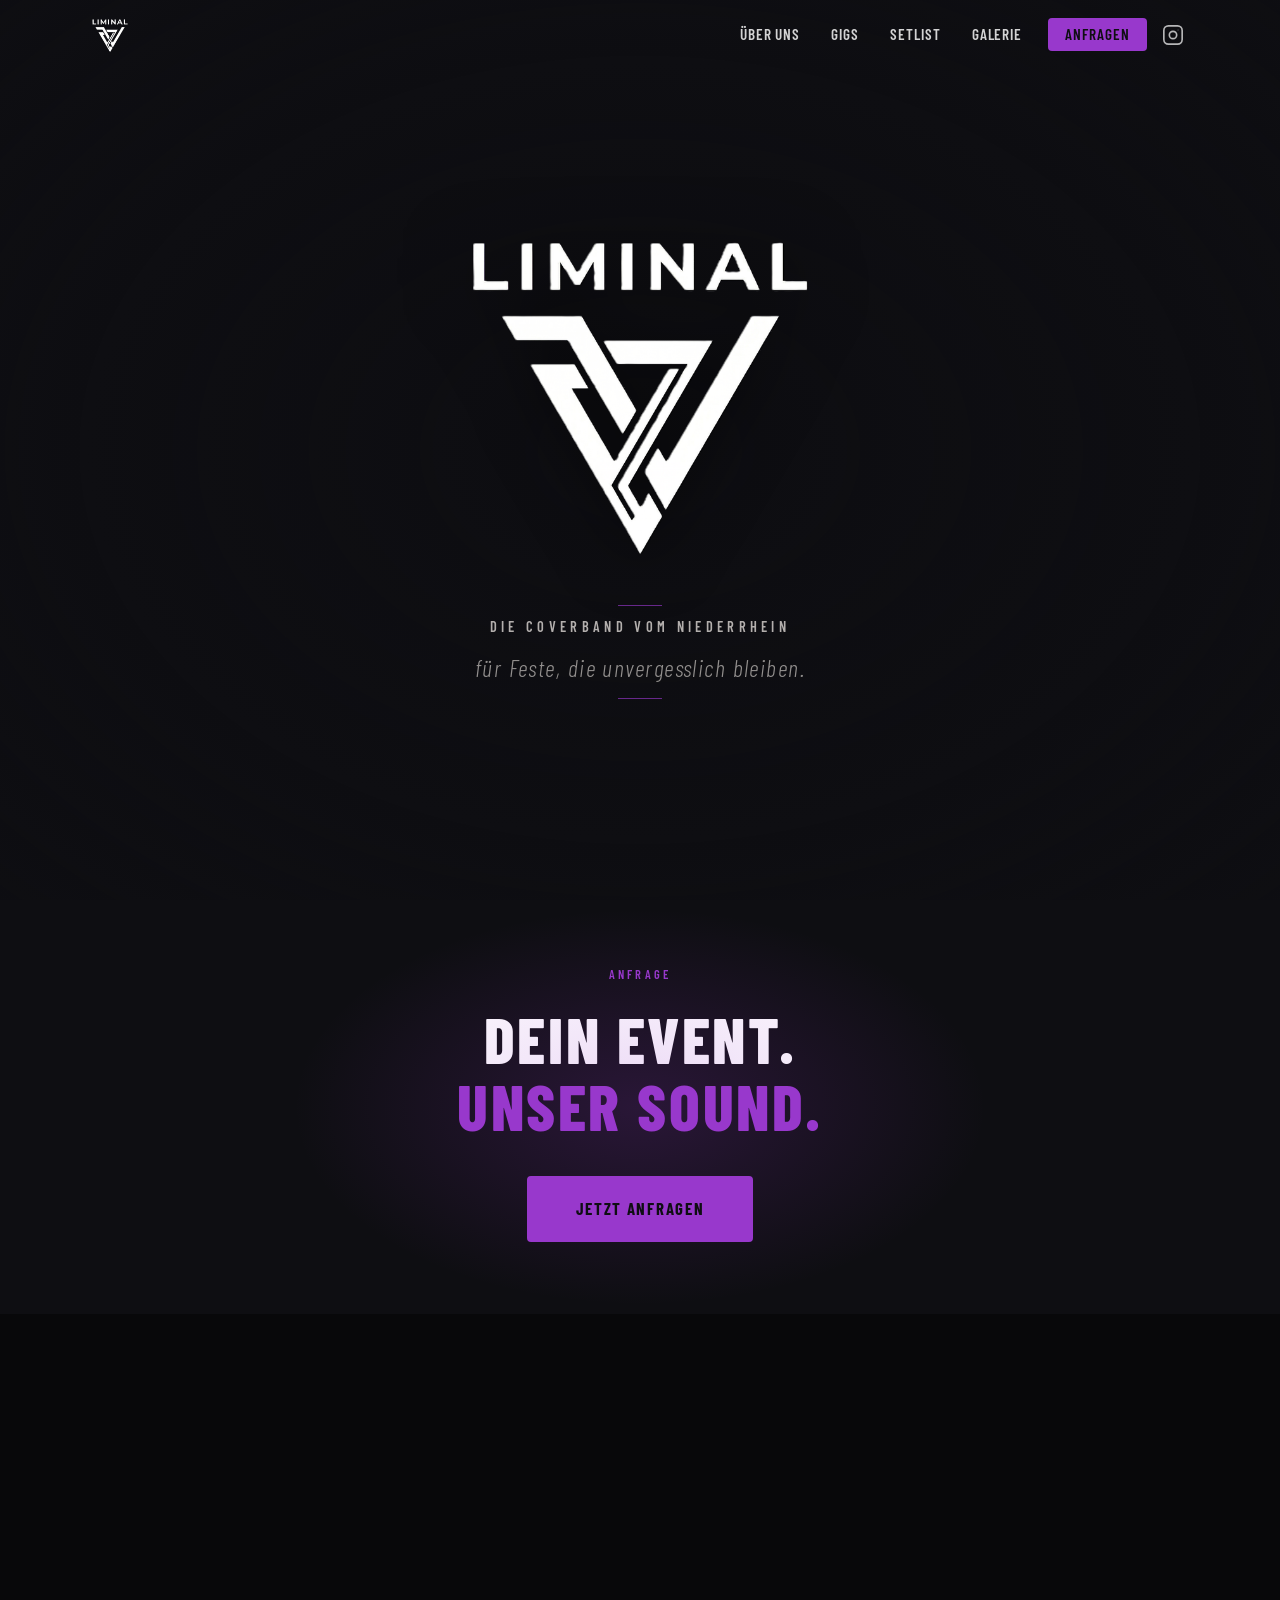
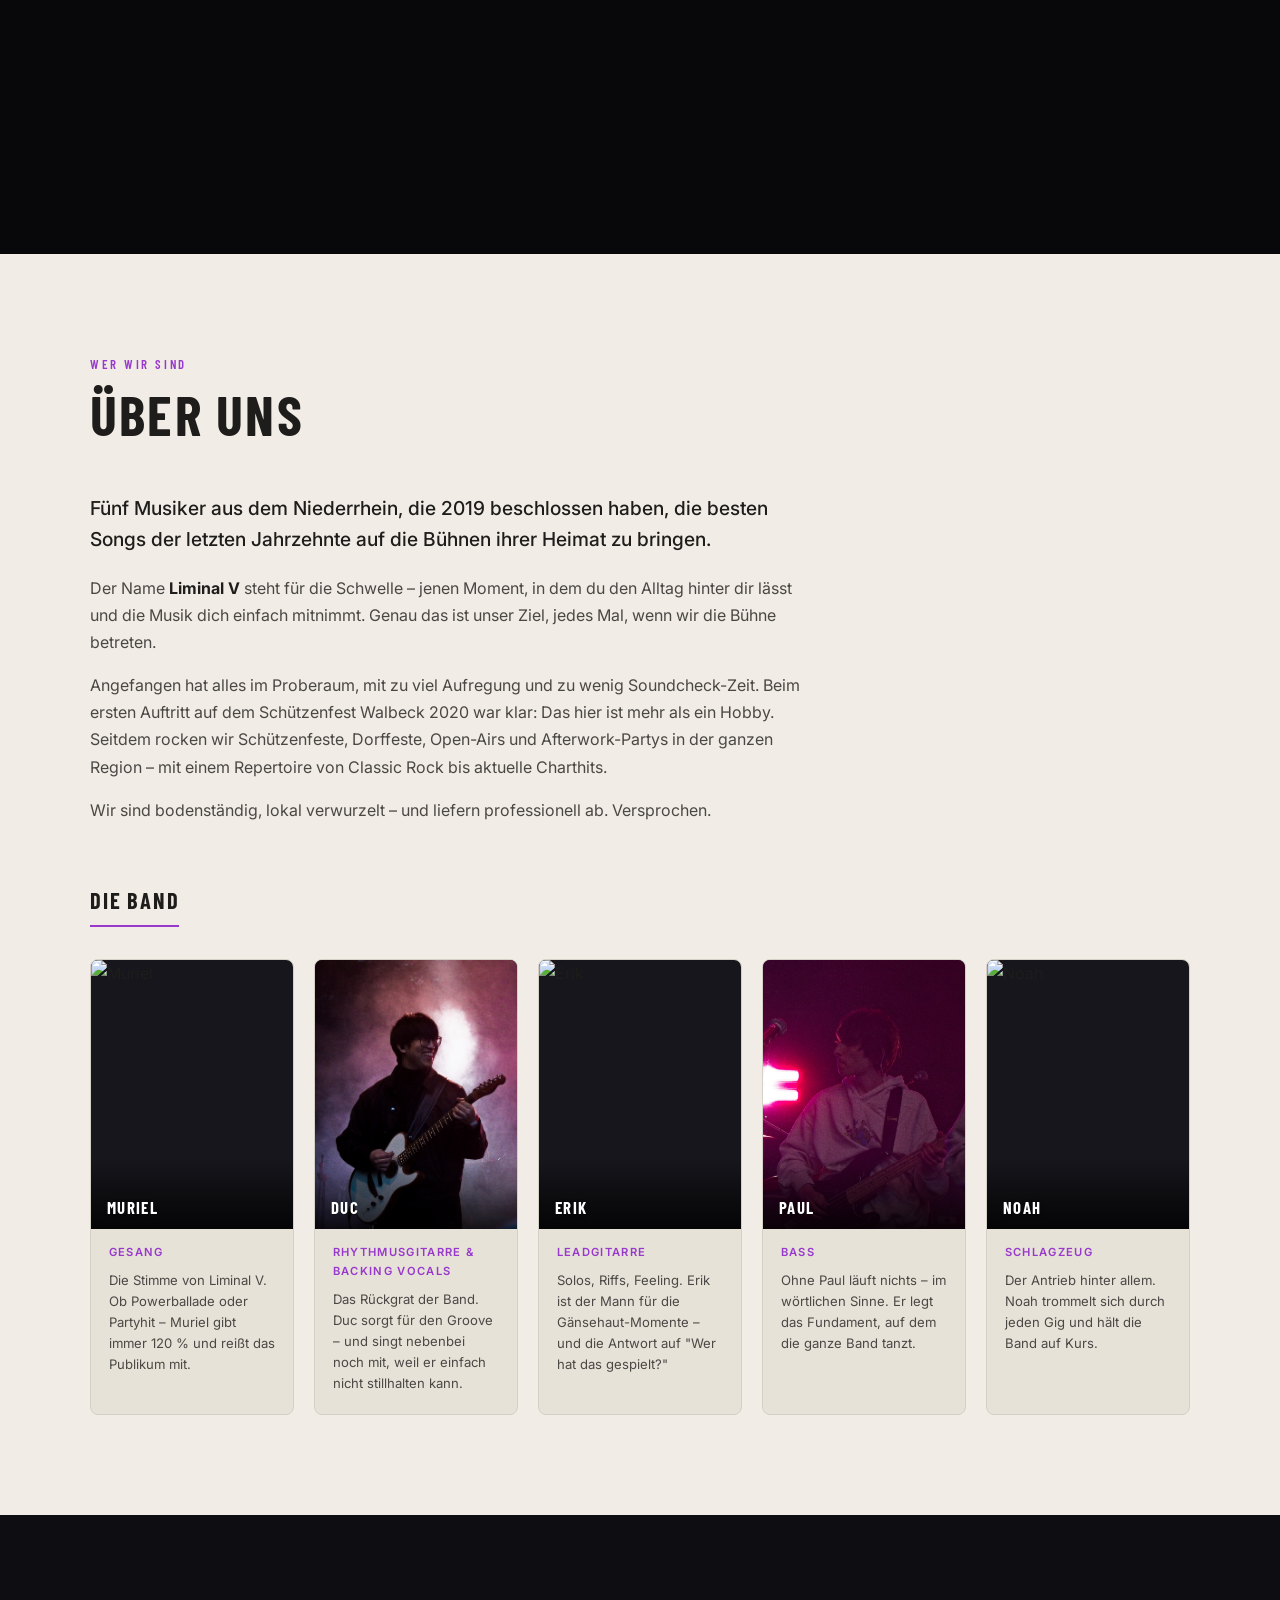
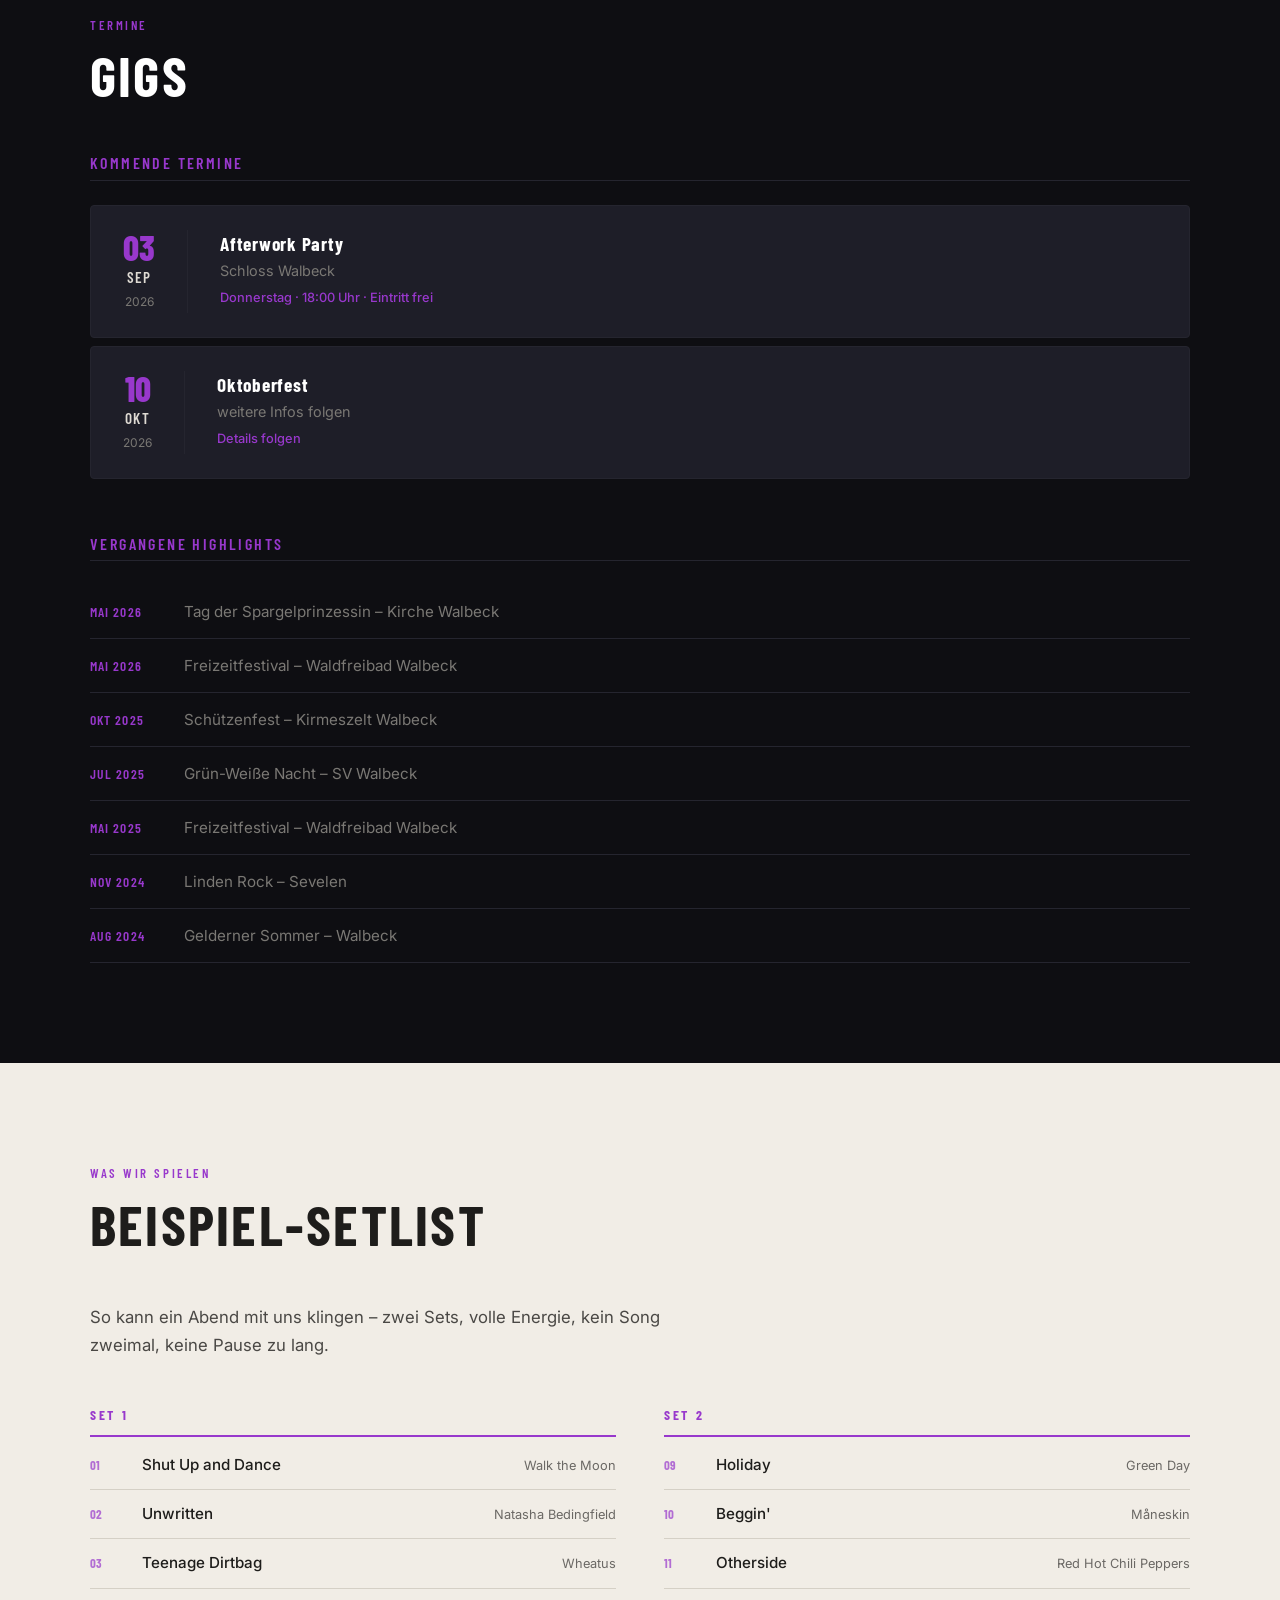
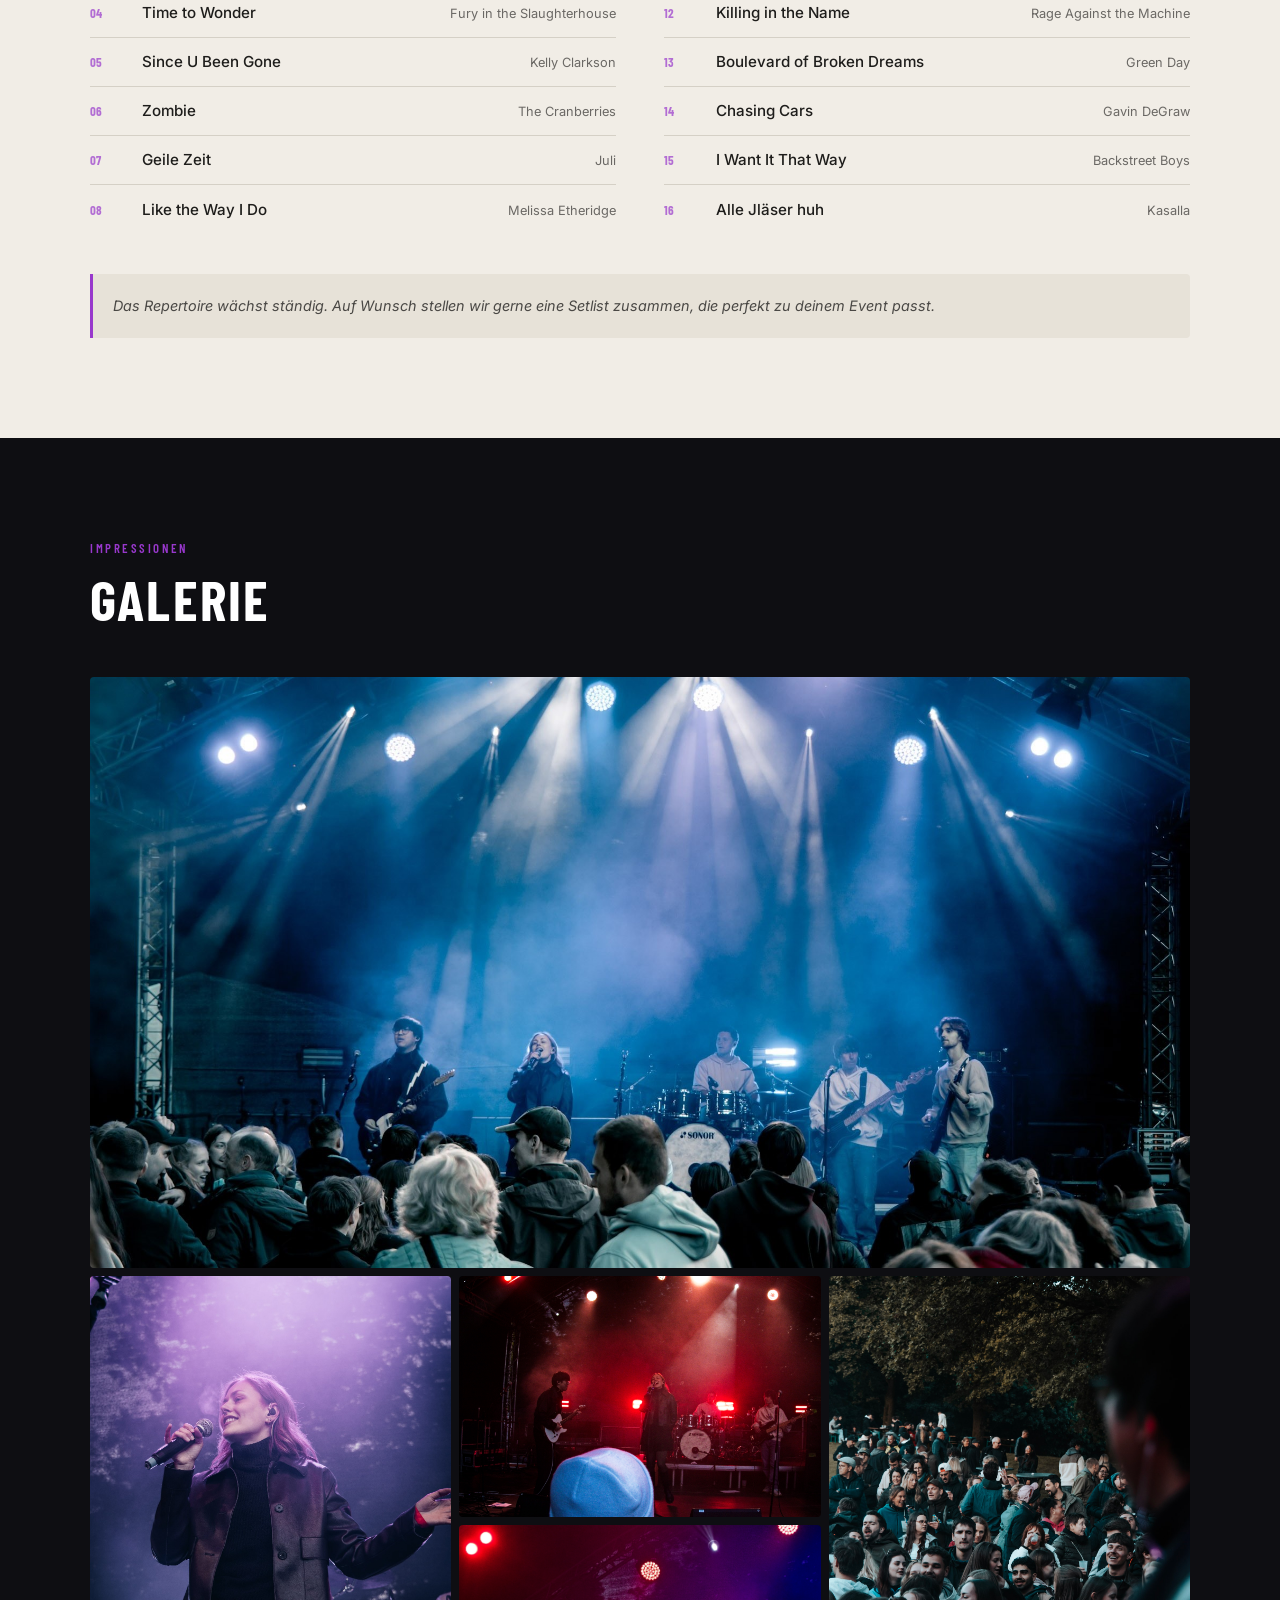
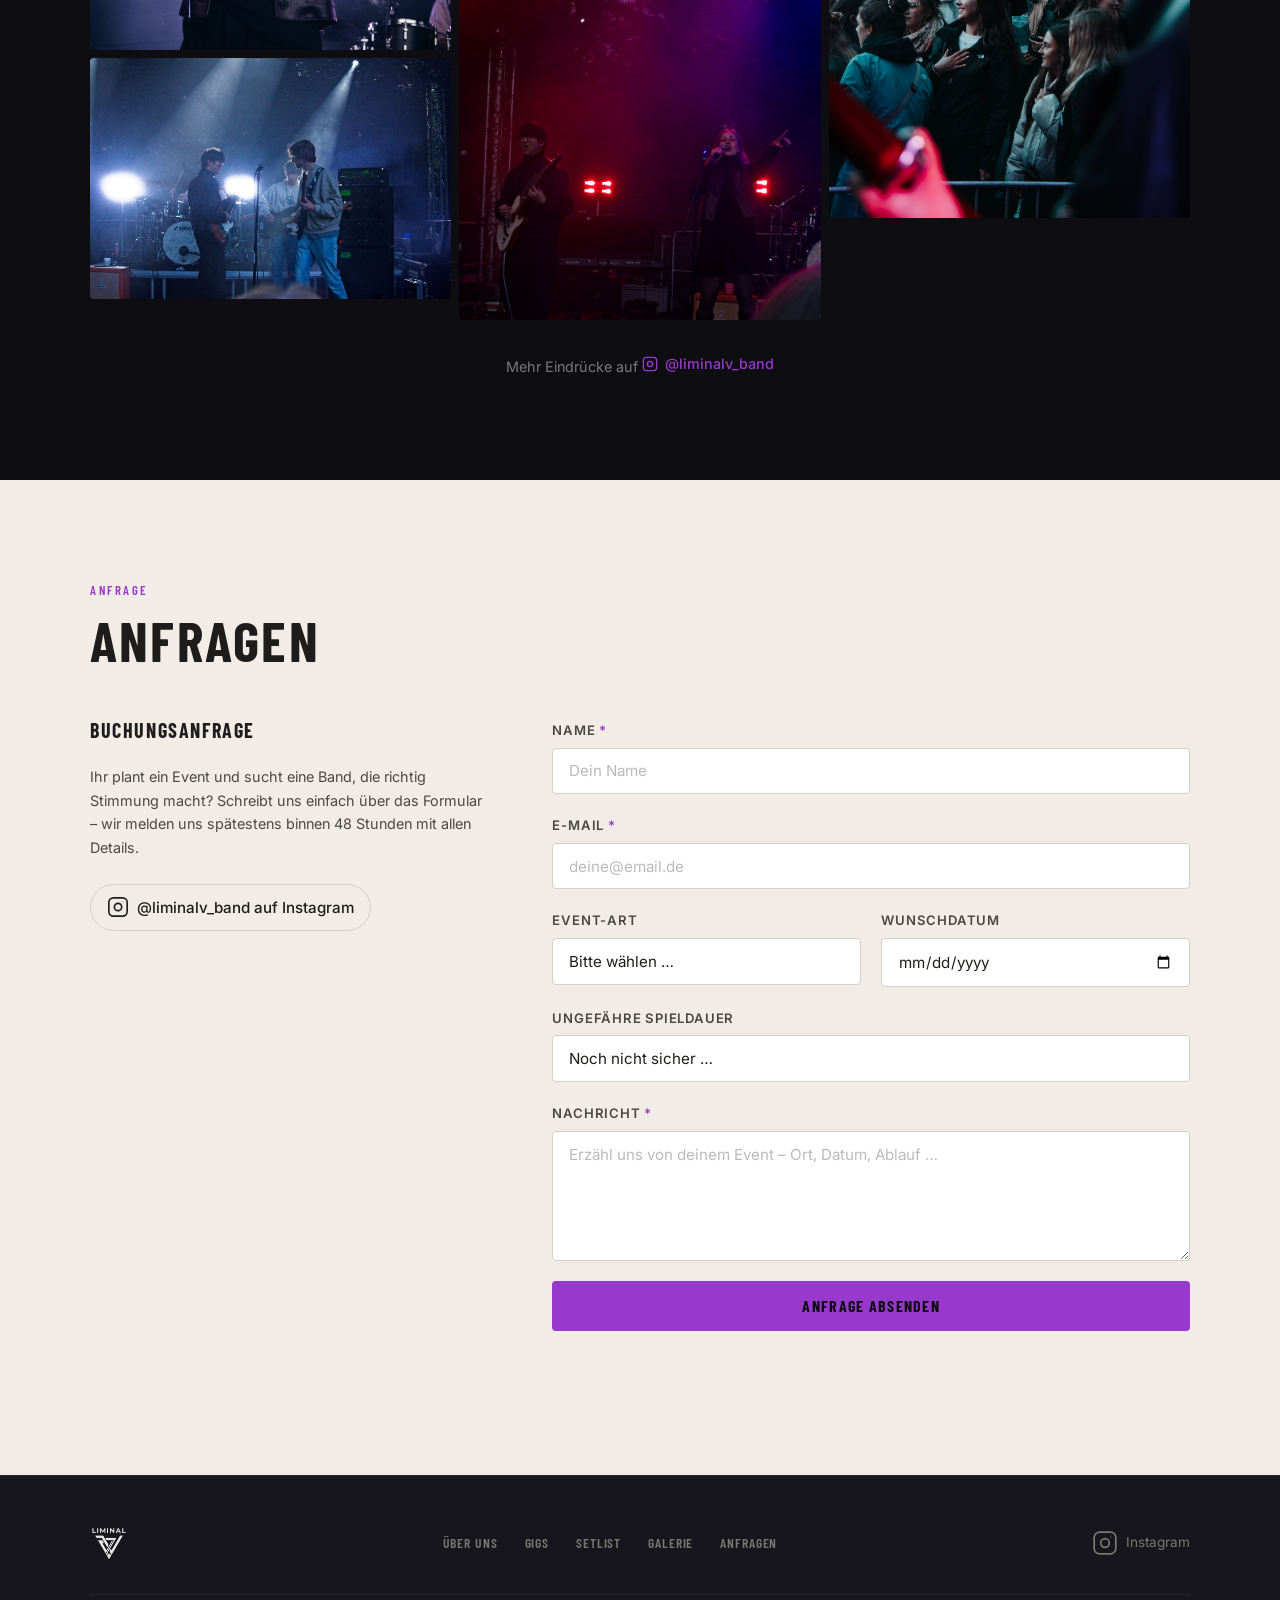
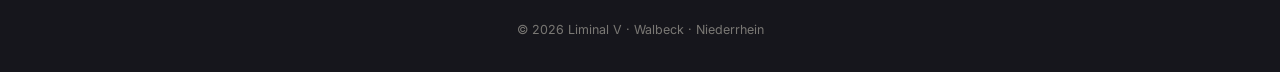
==== templates/index.html @ 782f845b "Update social media handles and improve header styles in HTML and CSS" ====
<!DOCTYPE html>
<html lang="de">
<head>
  <meta charset="UTF-8" />
  <meta name="viewport" content="width=device-width, initial-scale=1.0" />
  <meta name="description" content="Liminal V – Die Coverband vom Niederrhein. Für Schützenfeste, Dorffeste, Open-Air-Events und Partys. Jetzt anfragen!" />
  <title>Liminal V – Coverband vom Niederrhein</title>
  <link rel="preconnect" href="https://fonts.googleapis.com" />
  <link rel="preconnect" href="https://fonts.gstatic.com" crossorigin />
  <link href="https://fonts.googleapis.com/css2?family=Barlow+Condensed:wght@400;600;700;800&family=Inter:wght@300;400;500;600&display=swap" rel="stylesheet" />
  <link rel="stylesheet" href="/static/css/style.css" />
  <link rel="icon" type="image/png" href="/static/images/logo.png" />
</head>
<body>

  <!-- ======================================================
       NAVIGATION
  ====================================================== -->
  <header class="header" id="header">
    <nav class="nav container">
      <a href="#home" class="nav__logo">
        <img src="/static/images/logo.png" alt="Liminal V" />
      </a>
      <ul class="nav__list" id="navList">
        <li><a href="#ueber-uns" class="nav__link">Über uns</a></li>
        <li><a href="#gigs" class="nav__link">Gigs</a></li>
        <li><a href="#setlist" class="nav__link">Setlist</a></li>
        <li><a href="#galerie" class="nav__link">Galerie</a></li>
        <li><a href="#kontakt" class="nav__link nav__link--cta">Anfragen</a></li>
        <li class="nav__social-item">
          <a href="https://www.instagram.com/liminalv_band" target="_blank" rel="noopener" class="nav__instagram" aria-label="Liminal V auf Instagram">
            <svg xmlns="http://www.w3.org/2000/svg" width="22" height="22" viewBox="0 0 24 24" fill="none" stroke="currentColor" stroke-width="1.8" stroke-linecap="round" stroke-linejoin="round" aria-hidden="true">
              <rect x="2" y="2" width="20" height="20" rx="5" ry="5"/>
              <circle cx="12" cy="12" r="4"/>
              <circle cx="17.5" cy="6.5" r="0.5" fill="currentColor" stroke="none"/>
            </svg>
          </a>
        </li>
      </ul>
      <div class="nav__backdrop" id="navBackdrop" aria-hidden="true"></div>
      <button class="nav__burger" id="navBurger" aria-label="Menü öffnen" aria-expanded="false">
        <span></span>
        <span></span>
        <span></span>
      </button>
    </nav>
  </header>

  <!-- ======================================================
       HERO
  ====================================================== -->
  <section class="hero" id="home">
    <!-- Hero background: Lege ein Foto unter /static/images/hero-bg.jpg ab -->
    <div class="hero__bg" aria-hidden="true"></div>
    <div class="hero__overlay" aria-hidden="true"></div>
    <div class="hero__content">
      <img class="hero__logo" src="/static/images/logo.png" alt="Liminal V" />
      <div class="hero__tagline">
        <span class="hero__tagline-rule"></span>
        <span class="hero__tagline-top">Die Coverband vom Niederrhein</span>
        <span class="hero__tagline-bottom">für Feste, die unvergesslich bleiben.</span>
        <span class="hero__tagline-rule"></span>
      </div>
    </div>
  </section>

  <!-- ======================================================
       HERO CTA
  ====================================================== -->
  <section class="hero-cta">
    <div class="container">
      <span class="hero-cta__label">Anfrage</span>
      <h2 class="hero-cta__headline">Dein Event.<br /><em>Unser Sound.</em></h2>
      <a href="#kontakt" class="btn btn--primary">Jetzt anfragen</a>
    </div>
  </section>

  <!-- ======================================================
       PHOTO DIVIDER (B&W)
  ====================================================== -->
  <div class="photo-divider" aria-hidden="true" id="photoDivider">
    <div class="photo-divider__bg"></div>
    <div class="photo-divider__overlay"></div>
  </div>

  <!-- ======================================================
       ÜBER UNS
  ====================================================== -->
  <section class="section section--light" id="ueber-uns">
    <div class="container">
      <div class="section__header">
        <span class="section__label">Wer wir sind</span>
        <h2 class="section__title">Über uns</h2>
      </div>

      <div class="bio">
        <p class="bio__lead">Fünf Musiker aus dem Niederrhein, die 2019 beschlossen haben, die besten Songs der letzten Jahrzehnte auf die Bühnen ihrer Heimat zu bringen.</p>
        <div class="bio__body">
          <p>Der Name <strong>Liminal V</strong> steht für die Schwelle – jenen Moment, in dem du den Alltag hinter dir lässt und die Musik dich einfach mitnimmt. Genau das ist unser Ziel, jedes Mal, wenn wir die Bühne betreten.</p>
          <p>Angefangen hat alles im Proberaum, mit zu viel Aufregung und zu wenig Soundcheck-Zeit. Beim ersten Auftritt auf dem Schützenfest Walbeck 2020 war klar: Das hier ist mehr als ein Hobby. Seitdem rocken wir Schützenfeste, Dorffeste, Open-Airs und Afterwork-Partys in der ganzen Region – mit einem Repertoire von Classic Rock bis aktuelle Charthits.</p>
          <p>Wir sind bodenständig, lokal verwurzelt – und liefern professionell ab. Versprochen.</p>
        </div>
      </div>

      <!-- Band Members -->
      <div class="members">
        <h3 class="members__title">Die Band</h3>
        <div class="members__grid">

          <article class="member-card">
            <div class="member-card__photo">
              <img src="/static/images/band/member-muriel.jpg" alt="Muriel" />
              <div class="member-card__photo-overlay">
                <h4 class="member-card__name">Muriel</h4>
              </div>
            </div>
            <div class="member-card__body">
              <p class="member-card__role">Gesang</p>
              <p class="member-card__bio">Die Stimme von Liminal V. Ob Powerballade oder Partyhit – Muriel gibt immer 120 % und reißt das Publikum mit.</p>
            </div>
          </article>

          <article class="member-card">
            <div class="member-card__photo">
              <img src="/static/images/band/member-duc.jpg" alt="Duc" />
              <div class="member-card__photo-overlay">
                <h4 class="member-card__name">Duc</h4>
              </div>
            </div>
            <div class="member-card__body">
              <p class="member-card__role">Rhythmusgitarre &amp; Backing Vocals</p>
              <p class="member-card__bio">Das Rückgrat der Band. Duc sorgt für den Groove – und singt nebenbei noch mit, weil er einfach nicht stillhalten kann.</p>
            </div>
          </article>

          <article class="member-card">
            <div class="member-card__photo">
              <img src="/static/images/band/member-erik.jpg" alt="Erik" />
              <div class="member-card__photo-overlay">
                <h4 class="member-card__name">Erik</h4>
              </div>
            </div>
            <div class="member-card__body">
              <p class="member-card__role">Leadgitarre</p>
              <p class="member-card__bio">Solos, Riffs, Feeling. Erik ist der Mann für die Gänsehaut-Momente – und die Antwort auf "Wer hat das gespielt?"</p>
            </div>
          </article>

          <article class="member-card">
            <div class="member-card__photo">
              <img src="/static/images/band/member-paul.jpg" alt="Paul" />
              <div class="member-card__photo-overlay">
                <h4 class="member-card__name">Paul</h4>
              </div>
            </div>
            <div class="member-card__body">
              <p class="member-card__role">Bass</p>
              <p class="member-card__bio">Ohne Paul läuft nichts – im wörtlichen Sinne. Er legt das Fundament, auf dem die ganze Band tanzt.</p>
            </div>
          </article>

          <article class="member-card">
            <div class="member-card__photo">
              <img src="/static/images/band/member-noah.jpg" alt="Noah" />
              <div class="member-card__photo-overlay">
                <h4 class="member-card__name">Noah</h4>
              </div>
            </div>
            <div class="member-card__body">
              <p class="member-card__role">Schlagzeug</p>
              <p class="member-card__bio">Der Antrieb hinter allem. Noah trommelt sich durch jeden Gig und hält die Band auf Kurs.</p>
            </div>
          </article>

        </div>
      </div>
    </div>
  </section>

  <!-- ======================================================
       GIGS
  ====================================================== -->
  <section class="section section--dark" id="gigs">
    <div class="container">
      <div class="section__header section__header--inverted">
        <span class="section__label">Termine</span>
        <h2 class="section__title">Gigs</h2>
      </div>

      <!-- Upcoming -->
      <div class="gigs__block">
        <h3 class="gigs__subtitle">Kommende Termine</h3>
        <div class="gigs__list">

          <article class="gig-card">
            <div class="gig-card__date">
              <span class="gig-card__day">03</span>
              <span class="gig-card__month">Sep</span>
              <span class="gig-card__year">2026</span>
            </div>
            <div class="gig-card__info">
              <h4 class="gig-card__title">Afterwork Party</h4>
              <p class="gig-card__location">Schloss Walbeck</p>
              <p class="gig-card__meta">Donnerstag · 18:00 Uhr · Eintritt frei</p>
            </div>
          </article>

          <article class="gig-card">
            <div class="gig-card__date">
              <span class="gig-card__day">10</span>
              <span class="gig-card__month">Okt</span>
              <span class="gig-card__year">2026</span>
            </div>
            <div class="gig-card__info">
              <h4 class="gig-card__title">Oktoberfest</h4>
              <p class="gig-card__location">weitere Infos folgen</p>
              <p class="gig-card__meta">Details folgen</p>
            </div>
          </article>

        </div>
      </div>

      <!-- Past highlights -->
      <div class="gigs__block gigs__block--past">
        <h3 class="gigs__subtitle">Vergangene Highlights</h3>
        <ul class="gigs__past-list">
          <li class="gig-past"><span class="gig-past__date">Mai 2026</span><span class="gig-past__name">Tag der Spargelprinzessin – Kirche Walbeck</span></li>
          <li class="gig-past"><span class="gig-past__date">Mai 2026</span><span class="gig-past__name">Freizeitfestival – Waldfreibad Walbeck</span></li>
          <li class="gig-past"><span class="gig-past__date">Okt 2025</span><span class="gig-past__name">Schützenfest – Kirmeszelt Walbeck</span></li>
          <li class="gig-past"><span class="gig-past__date">Jul 2025</span><span class="gig-past__name">Grün-Weiße Nacht – SV Walbeck</span></li>
          <li class="gig-past"><span class="gig-past__date">Mai 2025</span><span class="gig-past__name">Freizeitfestival – Waldfreibad Walbeck</span></li>
          <li class="gig-past"><span class="gig-past__date">Nov 2024</span><span class="gig-past__name">Linden Rock – Sevelen</span></li>
          <li class="gig-past"><span class="gig-past__date">Aug 2024</span><span class="gig-past__name">Gelderner Sommer – Walbeck</span></li>
        </ul>
      </div>
    </div>
  </section>

  <!-- ======================================================
       SETLIST
  ====================================================== -->
  <section class="section section--light" id="setlist">
    <div class="container">
      <div class="section__header">
        <span class="section__label">Was wir spielen</span>
        <h2 class="section__title">Beispiel-Setlist</h2>
      </div>
      <p class="setlist__intro">So kann ein Abend mit uns klingen – zwei Sets, volle Energie, kein Song zweimal, keine Pause zu lang.</p>

      <div class="setlist__sets">
        <div class="setlist__set">
          <h3 class="setlist__set-title">Set 1</h3>
          <ol class="setlist__list">
            <li class="setlist__item"><span class="setlist__num">01</span><span class="setlist__song">Shut Up and Dance</span><span class="setlist__artist">Walk the Moon</span></li>
            <li class="setlist__item"><span class="setlist__num">02</span><span class="setlist__song">Unwritten</span><span class="setlist__artist">Natasha Bedingfield</span></li>
            <li class="setlist__item"><span class="setlist__num">03</span><span class="setlist__song">Teenage Dirtbag</span><span class="setlist__artist">Wheatus</span></li>
            <li class="setlist__item"><span class="setlist__num">04</span><span class="setlist__song">Time to Wonder</span><span class="setlist__artist">Fury in the Slaughterhouse</span></li>
            <li class="setlist__item"><span class="setlist__num">05</span><span class="setlist__song">Since U Been Gone</span><span class="setlist__artist">Kelly Clarkson</span></li>
            <li class="setlist__item"><span class="setlist__num">06</span><span class="setlist__song">Zombie</span><span class="setlist__artist">The Cranberries</span></li>
            <li class="setlist__item"><span class="setlist__num">07</span><span class="setlist__song">Geile Zeit</span><span class="setlist__artist">Juli</span></li>
            <li class="setlist__item"><span class="setlist__num">08</span><span class="setlist__song">Like the Way I Do</span><span class="setlist__artist">Melissa Etheridge</span></li>
          </ol>
        </div>

        <div class="setlist__set">
          <h3 class="setlist__set-title">Set 2</h3>
          <ol class="setlist__list">
            <li class="setlist__item"><span class="setlist__num">09</span><span class="setlist__song">Holiday</span><span class="setlist__artist">Green Day</span></li>
            <li class="setlist__item"><span class="setlist__num">10</span><span class="setlist__song">Beggin'</span><span class="setlist__artist">Måneskin</span></li>
            <li class="setlist__item"><span class="setlist__num">11</span><span class="setlist__song">Otherside</span><span class="setlist__artist">Red Hot Chili Peppers</span></li>
            <li class="setlist__item"><span class="setlist__num">12</span><span class="setlist__song">Killing in the Name</span><span class="setlist__artist">Rage Against the Machine</span></li>
            <li class="setlist__item"><span class="setlist__num">13</span><span class="setlist__song">Boulevard of Broken Dreams</span><span class="setlist__artist">Green Day</span></li>
            <li class="setlist__item"><span class="setlist__num">14</span><span class="setlist__song">Chasing Cars</span><span class="setlist__artist">Gavin DeGraw</span></li>
            <li class="setlist__item"><span class="setlist__num">15</span><span class="setlist__song">I Want It That Way</span><span class="setlist__artist">Backstreet Boys</span></li>
            <li class="setlist__item"><span class="setlist__num">16</span><span class="setlist__song">Alle Jläser huh</span><span class="setlist__artist">Kasalla</span></li>
          </ol>
        </div>
      </div>

      <p class="setlist__note">Das Repertoire wächst ständig. Auf Wunsch stellen wir gerne eine Setlist zusammen, die perfekt zu deinem Event passt.</p>
    </div>
  </section>

  <!-- ======================================================
       GALERIE
  ====================================================== -->
  <section class="section section--dark" id="galerie">
    <div class="container">
      <div class="section__header section__header--inverted">
        <span class="section__label">Impressionen</span>
        <h2 class="section__title">Galerie</h2>
      </div>

      <div class="gallery__container" id="galleryGrid">
        <figure class="gallery__item gallery__item--hero">
          <img src="/static/images/gallery/main.jpg" alt="Liminal V – Live auf der Bühne" loading="lazy" />
        </figure>
        <div class="gallery__grid">
          <figure class="gallery__item">
            <img src="/static/images/gallery/image_1.jpg" alt="Liminal V – Konzertmoment" loading="lazy" />
          </figure>
          <figure class="gallery__item">
            <img src="/static/images/gallery/image_2.jpg" alt="Liminal V – Performance" loading="lazy" />
          </figure>
          <figure class="gallery__item">
            <img src="/static/images/gallery/image_3.jpg" alt="Liminal V – Bühnenmoment" loading="lazy" />
          </figure>
          <figure class="gallery__item">
            <img src="/static/images/gallery/image_4.jpg" alt="Liminal V – Stimmung pur" loading="lazy" />
          </figure>
          <figure class="gallery__item">
            <img src="/static/images/gallery/image_5.jpg" alt="Liminal V – Auftritt" loading="lazy" />
          </figure>
        </div>
      </div>

      <p class="gallery__cta">
        Mehr Eindrücke auf
        <a href="https://www.instagram.com/liminalv_band" target="_blank" rel="noopener">
          <svg xmlns="http://www.w3.org/2000/svg" width="16" height="16" viewBox="0 0 24 24" fill="none" stroke="currentColor" stroke-width="2" stroke-linecap="round" stroke-linejoin="round" aria-hidden="true" style="vertical-align:-2px;margin-right:3px">
            <rect x="2" y="2" width="20" height="20" rx="5" ry="5"/>
            <circle cx="12" cy="12" r="4"/>
            <circle cx="17.5" cy="6.5" r="0.5" fill="currentColor" stroke="none"/>
          </svg>
          @liminalv_band
        </a>
      </p>
    </div>
  </section>

  <!-- ======================================================
       KONTAKT / BUCHUNG
  ====================================================== -->
  <section class="section section--light" id="kontakt">
    <div class="container">
      <div class="section__header">
        <span class="section__label">Anfrage</span>
        <h2 class="section__title">Anfragen</h2>
      </div>

      <div class="contact__layout">

        <!-- Info -->
        <aside class="contact__info">
          <h3 class="contact__info-title">Buchungsanfrage</h3>
          <p class="contact__info-text">Ihr plant ein Event und sucht eine Band, die richtig Stimmung macht? Schreibt uns einfach über das Formular – wir melden uns spätestens binnen 48 Stunden mit allen Details.</p>
          <a href="https://www.instagram.com/liminalv_band" target="_blank" rel="noopener" class="contact__instagram-link">
            <svg xmlns="http://www.w3.org/2000/svg" width="22" height="22" viewBox="0 0 24 24" fill="none" stroke="currentColor" stroke-width="1.8" stroke-linecap="round" stroke-linejoin="round" aria-hidden="true">
              <rect x="2" y="2" width="20" height="20" rx="5" ry="5"/>
              <circle cx="12" cy="12" r="4"/>
              <circle cx="17.5" cy="6.5" r="0.5" fill="currentColor" stroke="none"/>
            </svg>
            @liminalv_band auf Instagram
          </a>
        </aside>

        <!-- Form -->
        <form class="contact__form" id="contactForm" novalidate>
          <div class="form__group">
            <label for="name" class="form__label">Name <span class="form__required" aria-hidden="true">*</span></label>
            <input type="text" id="name" name="name" class="form__input" placeholder="Dein Name" required autocomplete="name" />
          </div>
          <div class="form__group">
            <label for="email" class="form__label">E-Mail <span class="form__required" aria-hidden="true">*</span></label>
            <input type="email" id="email" name="email" class="form__input" placeholder="deine@email.de" required autocomplete="email" />
          </div>
          <div class="form__row">
            <div class="form__group">
              <label for="event_type" class="form__label">Event-Art</label>
              <select id="event_type" name="event_type" class="form__input form__select">
                <option value="">Bitte wählen …</option>
                <option>Schützenfest</option>
                <option>Dorffest</option>
                <option>Open-Air Festival</option>
                <option>Afterwork Party</option>
                <option>Geburtstag / Privatfeier</option>
                <option>Sonstiges</option>
              </select>
            </div>
            <div class="form__group">
              <label for="date" class="form__label">Wunschdatum</label>
              <input type="date" id="date" name="date" class="form__input" />
            </div>
          </div>
          <div class="form__group">
            <label for="duration" class="form__label">Ungefähre Spieldauer</label>
            <select id="duration" name="duration" class="form__input form__select">
              <option value="">Noch nicht sicher …</option>
              <option>1 Stunde</option>
              <option>2 Stunden</option>
              <option>3 Stunden</option>
              <option>4 Stunden</option>
              <option>Mehr als 4 Stunden</option>
            </select>
          </div>
          <div class="form__group">
            <label for="message" class="form__label">Nachricht <span class="form__required" aria-hidden="true">*</span></label>
            <textarea id="message" name="message" class="form__input form__textarea" rows="5" placeholder="Erzähl uns von deinem Event – Ort, Datum, Ablauf …" required></textarea>
          </div>
          <button type="submit" class="btn btn--primary btn--full" id="submitBtn">
            Anfrage absenden
          </button>
          <div class="form__feedback" id="formFeedback" role="alert" aria-live="polite"></div>
        </form>

      </div>
    </div>
  </section>

  <!-- ======================================================
       FOOTER
  ====================================================== -->
  <footer class="footer">
    <div class="container">
      <div class="footer__inner">
        <a href="#home" class="footer__logo">
          <img src="/static/images/logo.png" alt="Liminal V" />
        </a>
        <nav class="footer__nav" aria-label="Footer-Navigation">
          <a href="#ueber-uns" class="footer__nav-link">Über uns</a>
          <a href="#gigs" class="footer__nav-link">Gigs</a>
          <a href="#setlist" class="footer__nav-link">Setlist</a>
          <a href="#galerie" class="footer__nav-link">Galerie</a>
          <a href="#kontakt" class="footer__nav-link">Anfragen</a>
        </nav>
        <a href="https://www.instagram.com/liminalv_band" target="_blank" rel="noopener" class="footer__instagram" aria-label="Liminal V auf Instagram">
          <svg xmlns="http://www.w3.org/2000/svg" width="26" height="26" viewBox="0 0 24 24" fill="none" stroke="currentColor" stroke-width="1.6" stroke-linecap="round" stroke-linejoin="round" aria-hidden="true">
            <rect x="2" y="2" width="20" height="20" rx="5" ry="5"/>
            <circle cx="12" cy="12" r="4"/>
            <circle cx="17.5" cy="6.5" r="0.5" fill="currentColor" stroke="none"/>
          </svg>
          <span>Instagram</span>
        </a>
      </div>
      <p class="footer__copy">&copy; 2026 Liminal V &middot; Walbeck &middot; Niederrhein</p>
    </div>
  </footer>

  <!-- Lightbox -->
  <div class="lightbox" id="lightbox" role="dialog" aria-modal="true" aria-label="Foto vergrößert">
    <button class="lightbox__close" id="lightboxClose" aria-label="Schließen">&times;</button>
    <img class="lightbox__img" id="lightboxImg" src="" alt="" />
  </div>

  <script src="/static/js/main.js"></script>
</body>
</html>
---- static/css/style.css ----
/* ============================================================
   LIMINAL V – Stylesheet
   ============================================================ */

/* ---- 1. VARIABLES ---------------------------------------- */
:root {
  /* Colors */
  --c-ink:           #0e0e12;
  --c-ink-alt:       #16161c;
  --c-ink-card:      #1e1e28;
  --c-parchment:     #f1ede6;
  --c-parchment-alt: #e7e2d8;
  --c-gold:          #9838cc;
  --c-gold-light:    #b058e0;
  --c-text-light:    #dedad3;
  --c-text-muted:    #7a7874;
  --c-text-dark:     #1e1d1b;
  --c-text-dark-2:   #4a4845;
  --c-border-dark:   #25252f;
  --c-border-light:  #d5d0c6;

  /* Typography */
  --font-heading: 'Barlow Condensed', sans-serif;
  --font-body:    'Inter', sans-serif;

  /* Layout */
  --container:    1100px;
  --header-h:     70px;
  --radius:       4px;

  /* Transitions */
  --t:            all 0.3s ease;
}

/* ---- 2. RESET & BASE ------------------------------------- */
*, *::before, *::after { box-sizing: border-box; margin: 0; padding: 0; }

html {
  scroll-behavior: smooth;
  font-size: 16px;
}

body {
  font-family: var(--font-body);
  font-weight: 400;
  color: var(--c-text-dark);
  background: var(--c-ink);
  line-height: 1.7;
  -webkit-font-smoothing: antialiased;
}

img { max-width: 100%; height: auto; display: block; }
a   { color: inherit; text-decoration: none; }
ul, ol { list-style: none; }
button { cursor: pointer; border: none; background: none; font-family: inherit; }

/* Scroll offset for fixed header */
section[id] { scroll-margin-top: var(--header-h); }

/* ---- 3. LAYOUT ------------------------------------------- */
.container {
  width: 90%;
  max-width: var(--container);
  margin-inline: auto;
}

/* ---- 4. TYPOGRAPHY --------------------------------------- */
h1, h2, h3, h4 {
  font-family: var(--font-heading);
  font-weight: 700;
  line-height: 1.1;
  letter-spacing: 0.02em;
}

/* ---- 5. BUTTONS ------------------------------------------ */
.btn {
  display: inline-block;
  font-family: var(--font-heading);
  font-weight: 700;
  font-size: 1rem;
  letter-spacing: 0.08em;
  text-transform: uppercase;
  padding: 0.85em 2em;
  border-radius: var(--radius);
  border: 2px solid transparent;
  transition: var(--t);
  white-space: nowrap;
}

.btn--primary {
  background: var(--c-gold);
  color: var(--c-ink);
  border-color: var(--c-gold);
}
.btn--primary:hover {
  background: var(--c-gold-light);
  border-color: var(--c-gold-light);
  transform: translateY(-2px);
  box-shadow: 0 8px 24px rgba(152, 56, 204, 0.35);
}

.btn--ghost {
  background: transparent;
  color: var(--c-text-light);
  border-color: rgba(255,255,255,0.35);
}
.btn--ghost:hover {
  border-color: rgba(255,255,255,0.7);
  color: #fff;
  transform: translateY(-2px);
}

.btn--full { width: 100%; text-align: center; }

/* ---- 6. NAVIGATION --------------------------------------- */
.header {
  position: fixed;
  top: 0;
  left: 0;
  right: 0;
  z-index: 100;
  height: var(--header-h);
  transition: box-shadow 0.4s ease;
}

/* backdrop-filter auf ::after statt auf header selbst, damit position:fixed
   Kinder (nav__list, backdrop) weiterhin am Viewport verankert bleiben */
.header::after {
  content: '';
  position: absolute;
  inset: 0;
  z-index: -1;
  background: transparent;
  transition: background 0.4s ease;
  pointer-events: none;
}

.header--scrolled {
  box-shadow: 0 2px 20px rgba(0,0,0,0.5);
}

.header--scrolled::after {
  background: rgba(14, 14, 18, 0.97);
  backdrop-filter: blur(8px);
  -webkit-backdrop-filter: blur(8px);
}

.nav {
  display: flex;
  align-items: center;
  justify-content: space-between;
  height: 100%;
}

.nav__logo {
  flex-shrink: 0;
  display: flex;
  align-items: center;
}
.nav__logo img {
  height: 40px;
  width: auto;
  transition: var(--t);
}
.nav__logo:hover img { opacity: 0.8; }

.nav__list {
  display: flex;
  align-items: center;
  gap: 0.25rem;
}

.nav__link {
  font-family: var(--font-heading);
  font-weight: 600;
  font-size: 0.95rem;
  letter-spacing: 0.06em;
  text-transform: uppercase;
  color: rgba(255,255,255,0.82);
  padding: 0.5rem 0.85rem;
  border-radius: var(--radius);
  transition: var(--t);
}
.nav__link:hover { color: #fff; }

.nav__link--cta {
  background: var(--c-gold);
  color: var(--c-ink) !important;
  padding: 0.45rem 1.1rem;
  margin-left: 0.5rem;
}
.nav__link--cta:hover {
  background: var(--c-gold-light);
  transform: translateY(-1px);
}

.nav__social-item { display: flex; align-items: center; margin-left: 0.25rem; }

.nav__instagram {
  display: flex;
  align-items: center;
  color: rgba(255,255,255,0.7);
  padding: 0.4rem;
  border-radius: 50%;
  transition: var(--t);
}
.nav__instagram:hover { color: var(--c-gold); transform: scale(1.1); }

/* Burger */
.nav__burger {
  display: none;
  flex-direction: column;
  gap: 5px;
  padding: 9px 10px;
  z-index: 110;
  background: rgba(14, 14, 18, 0.55);
  border-radius: 8px;
  backdrop-filter: blur(6px);
  -webkit-backdrop-filter: blur(6px);
  border: 1px solid rgba(255,255,255,0.08);
  transition: background 0.25s ease;
}
.nav__burger:hover { background: rgba(14, 14, 18, 0.75); }
.nav__burger span {
  display: block;
  width: 22px;
  height: 2px;
  background: #fff;
  border-radius: 2px;
  transition: var(--t);
  transform-origin: center;
}
.nav__burger.is-active { background: rgba(14, 14, 18, 0.8); }
.nav__burger.is-active span:nth-child(1) { transform: translateY(7px) rotate(45deg); }
.nav__burger.is-active span:nth-child(2) { opacity: 0; transform: scaleX(0); }
.nav__burger.is-active span:nth-child(3) { transform: translateY(-7px) rotate(-45deg); }

/* Backdrop overlay */
.nav__backdrop {
  display: none;
  position: fixed;
  inset: 0;
  background: rgba(0, 0, 0, 0.55);
  z-index: 104;
  opacity: 0;
  transition: opacity 0.35s ease;
}
.nav__backdrop.is-visible {
  display: block;
  opacity: 1;
}

/* ---- 7. HERO --------------------------------------------- */
.hero {
  position: relative;
  min-height: 100vh;
  display: flex;
  align-items: center;
  justify-content: center;
  text-align: center;
  overflow: hidden;
}

.hero__bg {
  position: absolute;
  inset: -120px 0; /* extra room for JS parallax translation */
  background-image: url('/static/images/hero-bg.jpg');
  background-size: cover;
  background-position: center 30%;
  opacity: 0.72;
  will-change: transform;
}

.hero__overlay {
  position: absolute;
  inset: 0;
  background: radial-gradient(ellipse at center, rgba(14,14,18,0.15) 0%, rgba(14,14,18,0.52) 65%, rgba(14,14,18,0.88) 100%);
}

.hero__content {
  position: relative;
  z-index: 2;
  display: flex;
  flex-direction: column;
  align-items: center;
  gap: 1.5rem;
  padding: 2rem 1rem;
  max-width: 700px;
}

.hero__logo {
  width: clamp(220px, 50vw, 380px);
  height: auto;
  filter: drop-shadow(0 4px 32px rgba(0,0,0,0.55));
  animation: fadeInDown 0.8s ease both;
}

/* Tagline: two-line design with decorative separator */
.hero__tagline {
  display: flex;
  flex-direction: column;
  align-items: center;
  gap: 0.55rem;
  animation: fadeInUp 0.8s 0.2s ease both;
}

.hero__tagline-rule {
  display: block;
  width: 44px;
  height: 1px;
  background: var(--c-gold);
  opacity: 0.65;
}

.hero__tagline-top {
  font-family: var(--font-heading);
  font-weight: 600;
  font-size: clamp(0.75rem, 1.8vw, 0.9rem);
  letter-spacing: 0.3em;
  text-transform: uppercase;
  color: rgba(235, 230, 225, 0.75);
}

.hero__tagline-bottom {
  font-family: var(--font-heading);
  font-weight: 300;
  font-size: clamp(1.1rem, 2.6vw, 1.5rem);
  letter-spacing: 0.06em;
  color: rgba(235, 230, 225, 0.6);
  font-style: italic;
}


/* ---- 7b. HERO CTA ---------------------------------------- */
.hero-cta {
  position: relative;
  background: var(--c-ink);
  padding: 64px 0 72px;
  text-align: center;
  overflow: hidden;
}

/* Ambient glow behind the button */
.hero-cta::before {
  content: '';
  position: absolute;
  top: 50%;
  left: 50%;
  transform: translate(-50%, -50%);
  width: 700px;
  height: 400px;
  background: radial-gradient(ellipse at center,
    rgba(152, 56, 204, 0.2) 0%,
    rgba(152, 56, 204, 0.07) 45%,
    transparent 70%);
  pointer-events: none;
}

.hero-cta__label {
  display: block;
  font-family: var(--font-heading);
  font-size: 0.78rem;
  font-weight: 600;
  letter-spacing: 0.25em;
  text-transform: uppercase;
  color: var(--c-gold);
  margin-bottom: 1.25rem;
}

.hero-cta__headline {
  font-family: var(--font-heading);
  font-size: clamp(2.6rem, 5vw, 4rem);
  font-weight: 800;
  text-transform: uppercase;
  letter-spacing: 0.04em;
  color: #fff;
  margin-bottom: 2.25rem;
  line-height: 1.05;
}

.hero-cta__headline em {
  font-style: normal;
  color: var(--c-gold);
}

.hero-cta .btn--primary {
  font-size: 1.05rem;
  padding: 1em 2.8em;
  letter-spacing: 0.1em;
  position: relative;
  z-index: 1;
}
.hero-cta .btn--primary:hover {
  box-shadow: 0 0 50px rgba(152, 56, 204, 0.5), 0 8px 24px rgba(152, 56, 204, 0.3);
  transform: translateY(-3px);
}

/* ---- 8. SECTIONS (shared) -------------------------------- */
.section {
  padding: 100px 0;
}
.section--dark { background: var(--c-ink); }
.section--light { background: var(--c-parchment); }

.section__header { margin-bottom: 3rem; }
.section__header--inverted .section__label { color: var(--c-gold); }
.section__header--inverted .section__title { color: #fff; }

.section__label {
  display: block;
  font-family: var(--font-heading);
  font-weight: 600;
  font-size: 0.8rem;
  letter-spacing: 0.2em;
  text-transform: uppercase;
  color: var(--c-gold);
  margin-bottom: 0.5rem;
}

.section__title {
  font-size: clamp(2.4rem, 5vw, 3.5rem);
  text-transform: uppercase;
  letter-spacing: 0.04em;
  color: var(--c-text-dark);
}
.section--dark .section__title { color: #fff; }

/* ---- 9. ÜBER UNS / BIO ----------------------------------- */
.bio {
  max-width: 720px;
  margin-bottom: 4rem;
}
.bio__lead {
  font-size: 1.2rem;
  font-weight: 500;
  color: var(--c-text-dark);
  margin-bottom: 1.25rem;
  line-height: 1.6;
}
.bio__body p {
  color: var(--c-text-dark-2);
  margin-bottom: 1rem;
}
.bio__body strong { color: var(--c-text-dark); }

/* ---- 10. MEMBER CARDS ------------------------------------ */
.members__title {
  font-size: 1.4rem;
  text-transform: uppercase;
  letter-spacing: 0.08em;
  color: var(--c-text-dark);
  margin-bottom: 2rem;
  padding-bottom: 0.75rem;
  border-bottom: 2px solid var(--c-gold);
  display: inline-block;
}

.members__grid {
  display: grid;
  grid-template-columns: repeat(5, 1fr);
  gap: 1.25rem;
}

.member-card {
  background: var(--c-parchment-alt);
  border-radius: 8px;
  border: 1px solid var(--c-border-light);
  transition: var(--t);
  overflow: hidden;
}
.member-card:hover {
  transform: translateY(-6px);
  box-shadow: 0 16px 40px rgba(0,0,0,0.15);
  border-color: var(--c-gold);
}

/* Photo area – fills top of card */
.member-card__photo {
  position: relative;
  width: 100%;
  aspect-ratio: 3 / 4;
  overflow: hidden;
  background: var(--c-ink-alt);
  display: flex;
  align-items: center;
  justify-content: center;
}
.member-card__photo img {
  position: absolute;
  inset: 0;
  width: 100%;
  height: 100%;
  object-fit: cover;
  object-position: top center;
  display: block;
  transition: transform 0.5s ease;
}
.member-card:hover .member-card__photo img {
  transform: scale(1.06);
}

/* Gradient overlay + name at bottom of photo */
.member-card__photo-overlay {
  position: absolute;
  bottom: 0;
  left: 0;
  right: 0;
  padding: 2.5rem 1rem 0.8rem;
  background: linear-gradient(to top, rgba(0,0,0,0.78) 0%, transparent 100%);
  z-index: 2;
}

.member-card__name {
  font-size: 1.05rem;
  letter-spacing: 0.08em;
  text-transform: uppercase;
  color: #fff;
  line-height: 1.1;
  text-shadow: 0 1px 4px rgba(0,0,0,0.4);
}

/* Fallback initial when photo is missing */
.member-card__initial {
  font-family: var(--font-heading);
  font-weight: 800;
  font-size: 3rem;
  color: var(--c-gold);
  position: relative;
  z-index: 1;
}

/* Lower body: role + bio */
.member-card__body {
  padding: 0.85rem 1.1rem 1.25rem;
}

.member-card__role {
  font-size: 0.7rem;
  font-weight: 600;
  letter-spacing: 0.12em;
  text-transform: uppercase;
  color: var(--c-gold);
  margin-bottom: 0.5rem;
}

.member-card__bio {
  font-size: 0.82rem;
  color: var(--c-text-dark-2);
  line-height: 1.6;
}

/* ---- 11. GIGS -------------------------------------------- */
.gigs__block { margin-bottom: 3.5rem; }
.gigs__block--past { margin-bottom: 0; }

.gigs__subtitle {
  font-size: 1rem;
  font-weight: 600;
  letter-spacing: 0.15em;
  text-transform: uppercase;
  color: var(--c-gold);
  margin-bottom: 1.5rem;
  padding-bottom: 0.5rem;
  border-bottom: 1px solid var(--c-border-dark);
}

.gigs__list {
  display: flex;
  flex-direction: column;
  gap: 8px;
}

.gig-card {
  display: flex;
  align-items: center;
  gap: 2rem;
  padding: 1.5rem 2rem;
  background: var(--c-ink-card);
  border: 1px solid var(--c-border-dark);
  border-radius: var(--radius);
  transition: var(--t);
}
.gig-card:hover {
  border-color: var(--c-gold);
  transform: translateX(4px);
}

.gig-card__date {
  display: flex;
  flex-direction: column;
  align-items: center;
  min-width: 60px;
  border-right: 1px solid var(--c-border-dark);
  padding-right: 2rem;
}
.gig-card__day {
  font-family: var(--font-heading);
  font-size: 2.2rem;
  font-weight: 800;
  color: var(--c-gold);
  line-height: 1;
}
.gig-card__month {
  font-family: var(--font-heading);
  font-size: 0.95rem;
  font-weight: 600;
  text-transform: uppercase;
  letter-spacing: 0.08em;
  color: var(--c-text-light);
}
.gig-card__year {
  font-size: 0.75rem;
  color: var(--c-text-muted);
  margin-top: 0.1rem;
}

.gig-card__title {
  font-size: 1.2rem;
  letter-spacing: 0.04em;
  color: #fff;
  margin-bottom: 0.3rem;
}
.gig-card__location {
  font-size: 0.9rem;
  color: var(--c-text-muted);
  margin-bottom: 0.25rem;
}
.gig-card__meta {
  font-size: 0.8rem;
  color: var(--c-gold);
  font-weight: 500;
}

/* Past gigs list */
.gigs__past-list {
  display: flex;
  flex-direction: column;
}
.gig-past {
  display: flex;
  align-items: center;
  gap: 1.5rem;
  padding: 0.85rem 0;
  border-bottom: 1px solid var(--c-border-dark);
}
.gig-past__date {
  font-family: var(--font-heading);
  font-size: 0.85rem;
  font-weight: 600;
  letter-spacing: 0.08em;
  color: var(--c-gold);
  min-width: 70px;
  text-transform: uppercase;
}
.gig-past__name {
  font-size: 0.95rem;
  color: var(--c-text-muted);
}

/* ---- 12. SETLIST ----------------------------------------- */
.setlist__intro {
  font-size: 1.05rem;
  color: var(--c-text-dark-2);
  max-width: 600px;
  margin-bottom: 3rem;
}

.setlist__sets {
  display: grid;
  grid-template-columns: 1fr 1fr;
  gap: 3rem;
  margin-bottom: 2.5rem;
}

.setlist__set-title {
  font-size: 0.85rem;
  font-weight: 700;
  letter-spacing: 0.2em;
  text-transform: uppercase;
  color: var(--c-gold);
  padding-bottom: 0.75rem;
  margin-bottom: 0.25rem;
  border-bottom: 2px solid var(--c-gold);
}

.setlist__list { padding: 0; }

.setlist__item {
  display: grid;
  grid-template-columns: 2.5rem 1fr auto;
  align-items: baseline;
  gap: 0.75rem;
  padding: 0.7rem 0;
  border-bottom: 1px solid var(--c-border-light);
  transition: var(--t);
}
.setlist__item:last-child { border-bottom: none; }
.setlist__item:hover { background: rgba(152, 56, 204, 0.05); padding-left: 0.5rem; border-radius: var(--radius); }

.setlist__num {
  font-family: var(--font-heading);
  font-size: 0.8rem;
  font-weight: 700;
  color: var(--c-gold);
  opacity: 0.7;
}
.setlist__song {
  font-weight: 500;
  font-size: 0.95rem;
  color: var(--c-text-dark);
}
.setlist__artist {
  font-size: 0.8rem;
  color: var(--c-text-dark-2);
  text-align: right;
  opacity: 0.8;
}

.setlist__note {
  font-size: 0.9rem;
  color: var(--c-text-dark-2);
  font-style: italic;
  padding: 1.25rem;
  border-left: 3px solid var(--c-gold);
  background: var(--c-parchment-alt);
  border-radius: 0 var(--radius) var(--radius) 0;
}

/* ---- 13. GALLERY ----------------------------------------- */
.gallery__container {
  margin-bottom: 2rem;
}

.gallery__item--hero {
  margin-bottom: 8px;
}

.gallery__item--hero img {
  width: auto;
  max-width: 100%;
  max-height: 75vh;
  margin: 0 auto;
}

.gallery__grid {
  columns: 3;
  column-gap: 8px;
}

.gallery__item {
  break-inside: avoid;
  margin-bottom: 8px;
  position: relative;
  overflow: hidden;
  border-radius: var(--radius);
  background: var(--c-ink-card);
  cursor: pointer;
}

.gallery__item img {
  width: 100%;
  height: auto;
  display: block;
  transition: transform 0.5s ease;
}
.gallery__item:hover img { transform: scale(1.04); }

figcaption {
  position: absolute;
  bottom: 0;
  left: 0;
  right: 0;
  padding: 0.6rem 1rem;
  background: linear-gradient(to top, rgba(0,0,0,0.75), transparent);
  color: rgba(255,255,255,0.9);
  font-size: 0.8rem;
  letter-spacing: 0.04em;
  transform: translateY(100%);
  transition: transform 0.3s ease;
}
.gallery__item:hover figcaption { transform: translateY(0); }

/* Error fallback */
.gallery__item--placeholder img { opacity: 0.3; }

/* ---- 13c. LIGHTBOX --------------------------------------- */
.lightbox {
  position: fixed;
  inset: 0;
  background: rgba(0, 0, 0, 0.93);
  display: flex;
  align-items: center;
  justify-content: center;
  z-index: 2000;
  opacity: 0;
  pointer-events: none;
  transition: opacity 0.3s ease;
}
.lightbox.is-open {
  opacity: 1;
  pointer-events: auto;
}
.lightbox__img {
  max-width: 92vw;
  max-height: 92vh;
  object-fit: contain;
  border-radius: var(--radius);
  box-shadow: 0 12px 60px rgba(0,0,0,0.7);
}
.lightbox__close {
  position: fixed;
  top: 1.2rem;
  right: 1.2rem;
  background: rgba(255,255,255,0.1);
  border: 1px solid rgba(255,255,255,0.15);
  color: #fff;
  width: 42px;
  height: 42px;
  border-radius: 50%;
  font-size: 1.5rem;
  line-height: 1;
  cursor: pointer;
  display: flex;
  align-items: center;
  justify-content: center;
  transition: background 0.2s ease;
  backdrop-filter: blur(4px);
}
.lightbox__close:hover { background: rgba(255,255,255,0.22); }

.gallery__cta {
  text-align: center;
  color: var(--c-text-muted);
  font-size: 0.9rem;
}
.gallery__cta a {
  color: var(--c-gold);
  font-weight: 500;
  transition: var(--t);
  display: inline-flex;
  align-items: center;
  gap: 0.3rem;
}
.gallery__cta a:hover { color: var(--c-gold-light); }

/* ---- 13b. PHOTO DIVIDER (B&W) ---------------------------- */
.photo-divider {
  position: relative;
  height: 540px;
  overflow: hidden;
}

.photo-divider__bg {
  position: absolute;
  inset: 0;
  background-image: url('/static/images/bg.jpeg');
  background-size: cover;
  background-position: center 45%;
  background-attachment: fixed;
  filter: grayscale(100%);
}

.photo-divider__overlay {
  position: absolute;
  inset: 0;
  background: rgba(0, 0, 0, 0.42);
}

/* ---- 14. CONTACT ----------------------------------------- */
.contact__layout {
  display: grid;
  grid-template-columns: 1fr 1.6fr;
  gap: 4rem;
  align-items: start;
}

.contact__info-title {
  font-size: 1.25rem;
  text-transform: uppercase;
  letter-spacing: 0.08em;
  color: var(--c-text-dark);
  margin-bottom: 1.5rem;
}

.pricing {
  margin-bottom: 2rem;
  border: 1px solid var(--c-border-light);
  border-radius: 6px;
  overflow: hidden;
}
.pricing__item {
  display: grid;
  grid-template-columns: 1fr auto;
  column-gap: 1rem;
  padding: 1rem 1.25rem;
  border-bottom: 1px solid var(--c-border-light);
}
.pricing__item:last-child { border-bottom: none; }
.pricing__label {
  font-size: 0.85rem;
  font-weight: 500;
  color: var(--c-text-dark-2);
  grid-column: 1;
}
.pricing__value {
  font-family: var(--font-heading);
  font-size: 1.15rem;
  font-weight: 700;
  color: var(--c-gold);
  grid-column: 2;
  text-align: right;
}
.pricing__note {
  font-size: 0.75rem;
  color: var(--c-text-dark-2);
  grid-column: 1 / -1;
  margin-top: 0.15rem;
}

.contact__info-text {
  font-size: 0.9rem;
  color: var(--c-text-dark-2);
  margin-bottom: 1.5rem;
  line-height: 1.65;
}

.contact__instagram-link {
  display: inline-flex;
  align-items: center;
  gap: 0.5rem;
  font-weight: 500;
  font-size: 0.95rem;
  color: var(--c-text-dark);
  border: 1.5px solid var(--c-border-light);
  padding: 0.6rem 1rem;
  border-radius: 50px;
  transition: var(--t);
}
.contact__instagram-link:hover {
  border-color: var(--c-gold);
  color: var(--c-gold);
  transform: translateY(-2px);
}

/* Form */
.contact__form { display: flex; flex-direction: column; gap: 1.25rem; }

.form__group { display: flex; flex-direction: column; gap: 0.4rem; }
.form__row { display: grid; grid-template-columns: 1fr 1fr; gap: 1.25rem; }

.form__label {
  font-size: 0.82rem;
  font-weight: 600;
  letter-spacing: 0.06em;
  text-transform: uppercase;
  color: var(--c-text-dark-2);
}
.form__required { color: var(--c-gold); }

.form__input {
  width: 100%;
  padding: 0.8rem 1rem;
  font-family: var(--font-body);
  font-size: 0.95rem;
  color: var(--c-text-dark);
  background: #fff;
  border: 1.5px solid var(--c-border-light);
  border-radius: var(--radius);
  transition: var(--t);
  outline: none;
  -webkit-appearance: none;
}
.form__input:focus {
  border-color: var(--c-gold);
  box-shadow: 0 0 0 3px rgba(152, 56, 204, 0.2);
}
.form__input::placeholder { color: #bbb; }

.form__select { cursor: pointer; }
.form__textarea { resize: vertical; min-height: 130px; }

.form__feedback {
  min-height: 1.5rem;
  font-size: 0.9rem;
  font-weight: 500;
  border-radius: var(--radius);
  padding: 0;
  transition: var(--t);
}
.form__feedback--success {
  color: #2d7a44;
  background: #eaf5ee;
  padding: 0.75rem 1rem;
  border: 1px solid #b5ddc3;
}
.form__feedback--error {
  color: #9b2020;
  background: #fdf0f0;
  padding: 0.75rem 1rem;
  border: 1px solid #e8b4b4;
}

/* ---- 15. FOOTER ------------------------------------------ */
.footer {
  background: var(--c-ink-alt);
  border-top: 1px solid var(--c-border-dark);
  padding: 3rem 0 2rem;
}

.footer__inner {
  display: flex;
  align-items: center;
  justify-content: space-between;
  gap: 2rem;
  flex-wrap: wrap;
  margin-bottom: 2rem;
}

.footer__logo img { height: 38px; width: auto; opacity: 0.9; transition: var(--t); }
.footer__logo:hover img { opacity: 1; }

.footer__nav {
  display: flex;
  gap: 0.25rem;
  flex-wrap: wrap;
}
.footer__nav-link {
  font-family: var(--font-heading);
  font-size: 0.85rem;
  font-weight: 600;
  letter-spacing: 0.07em;
  text-transform: uppercase;
  color: var(--c-text-muted);
  padding: 0.3rem 0.7rem;
  border-radius: var(--radius);
  transition: var(--t);
}
.footer__nav-link:hover { color: #fff; }

.footer__instagram {
  display: flex;
  align-items: center;
  gap: 0.5rem;
  color: var(--c-text-muted);
  font-size: 0.85rem;
  transition: var(--t);
}
.footer__instagram:hover { color: var(--c-gold); }

.footer__copy {
  font-size: 0.78rem;
  color: var(--c-text-muted);
  text-align: center;
  border-top: 1px solid var(--c-border-dark);
  padding-top: 1.5rem;
}

/* ---- 16. ANIMATIONS -------------------------------------- */
@keyframes fadeInDown {
  from { opacity: 0; transform: translateY(-20px); }
  to   { opacity: 1; transform: translateY(0); }
}
@keyframes fadeInUp {
  from { opacity: 0; transform: translateY(20px); }
  to   { opacity: 1; transform: translateY(0); }
}
@keyframes scrollPulse {
  0%, 100% { opacity: 0.4; transform: scaleY(1); }
  50%       { opacity: 1;   transform: scaleY(1.15); }
}

/* ---- 17. RESPONSIVE -------------------------------------- */
@media (max-width: 1200px) {
  .members__grid { grid-template-columns: repeat(3, 1fr); }
}

@media (max-width: 1024px) {
  .members__grid { grid-template-columns: repeat(3, 1fr); }
}

@media (max-width: 900px) {
  .setlist__sets { grid-template-columns: 1fr; gap: 2rem; }
  .contact__layout { grid-template-columns: 1fr; gap: 3rem; }
  .gallery__grid { columns: 2; }
}

@media (max-width: 768px) {
  .section { padding: 70px 0; }

  /* Mobile nav */
  .nav__burger { display: flex; }

  .nav__list {
    position: fixed;
    top: 0;
    right: 0;
    bottom: 0;
    width: 80%;
    max-width: 300px;
    flex-direction: column;
    align-items: flex-start;
    gap: 0;
    background: #111116;
    padding: calc(var(--header-h) + 2rem) 2rem 2.5rem;
    border-left: 1px solid rgba(255,255,255,0.06);
    transform: translateX(100%);
    transition: transform 0.32s cubic-bezier(0.4, 0, 0.2, 1);
    z-index: 105;
    overflow-y: auto;
  }
  .nav__list.is-open { transform: translateX(0); }

  .nav__link {
    font-size: 1.4rem;
    letter-spacing: 0.05em;
    padding: 1rem 0;
    border-radius: 0;
    width: 100%;
    color: rgba(255,255,255,0.88);
  }
  .nav__link:hover { color: #fff; padding-left: 0.4rem; }
  .nav__link--active { color: var(--c-gold) !important; }

  .nav__link--cta {
    display: inline-block;
    width: auto;
    margin-left: 0;
    margin-top: 1.75rem;
    padding: 0.7rem 1.8rem;
    border-radius: var(--radius);
    text-align: center;
    border: 2px solid var(--c-gold);
    background: transparent;
    color: var(--c-gold) !important;
  }
  .nav__link--cta:hover {
    background: var(--c-gold);
    color: var(--c-ink) !important;
    padding-left: 1.8rem;
  }

  .nav__social-item {
    margin-left: 0;
    margin-top: auto;
    padding-top: 2rem;
    border-top: 1px solid rgba(255,255,255,0.07);
    width: 100%;
  }

  /* Members */
  .members__grid { grid-template-columns: repeat(2, 1fr); }

  /* Photo divider – fixed attachment doesn't work on mobile; JS parallax used instead */
  .photo-divider { height: 240px; }
  .photo-divider__bg {
    background-attachment: scroll;
    background-position: center 35%;
    top: -40%;
    bottom: -40%;
    height: auto;
    will-change: transform;
  }

  /* Gigs */
  .gig-card { flex-direction: column; align-items: center; text-align: center; gap: 1rem; padding: 1.25rem; }
  .gig-card__date {
    flex-direction: row;
    align-items: baseline;
    justify-content: center;
    gap: 0.5rem;
    border-right: none;
    padding-right: 0;
    border-bottom: 1px solid var(--c-border-dark);
    padding-bottom: 0.75rem;
    width: 100%;
  }

  .btn { padding: 0.75em 1.75em; }

  /* Form */
  .form__row { grid-template-columns: 1fr; }
}

@media (max-width: 520px) {
  .members__grid { grid-template-columns: repeat(2, 1fr); max-width: none; margin-inline: auto; }
  .gallery__grid { columns: 1; }
  .footer__inner { flex-direction: column; align-items: center; text-align: center; }
  .footer__nav { justify-content: center; }
}
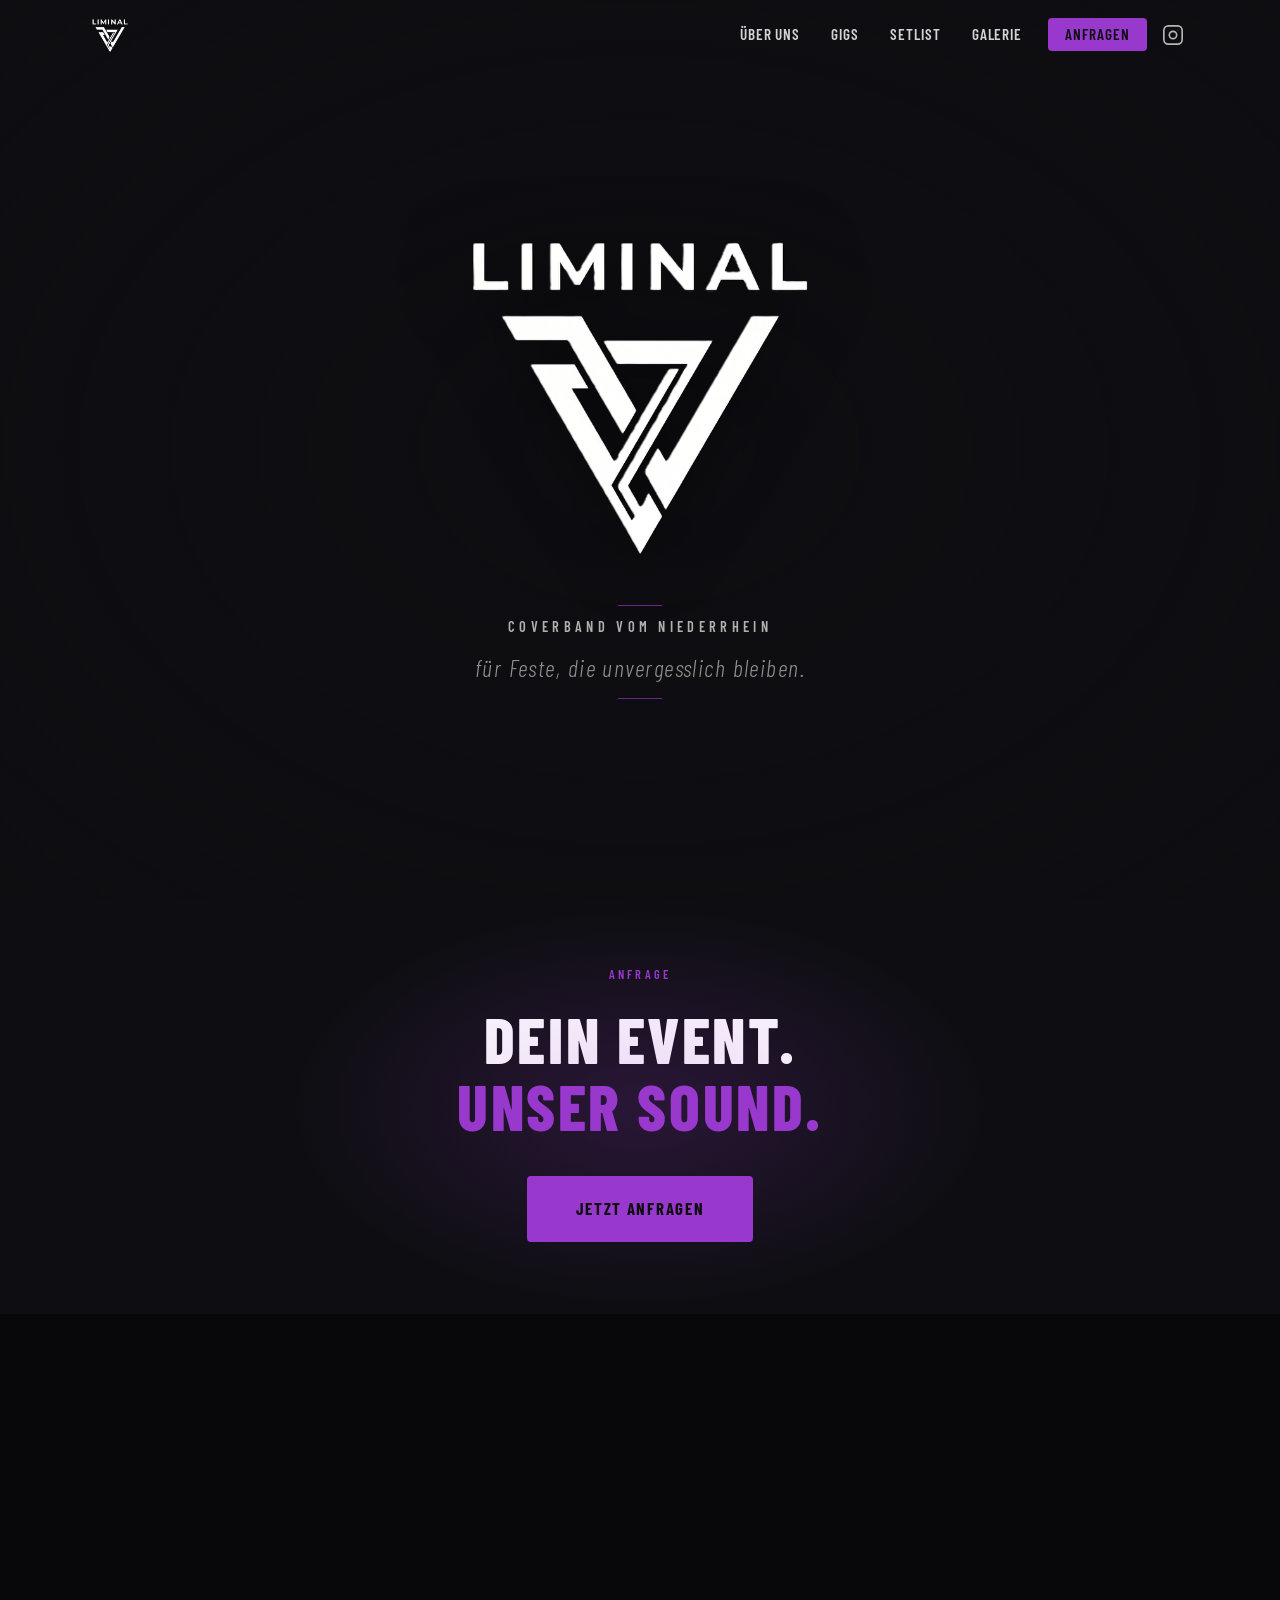
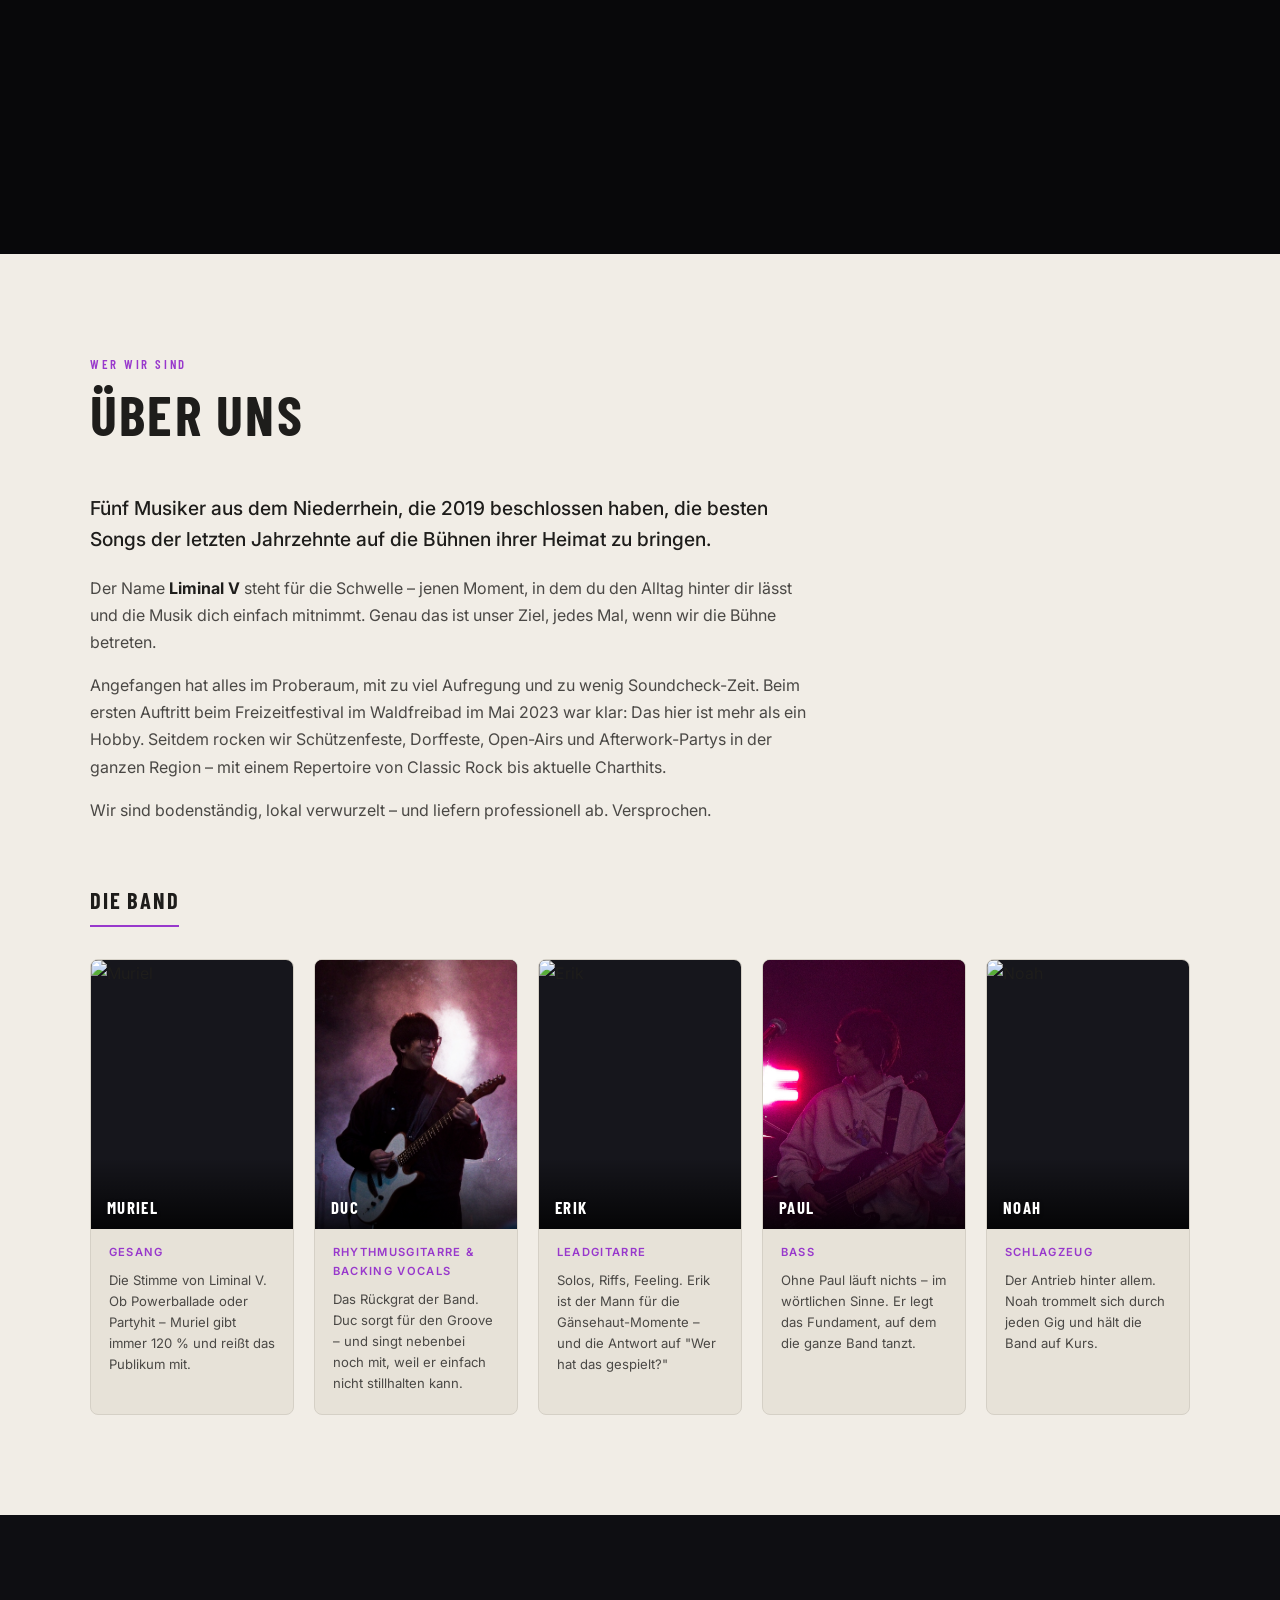
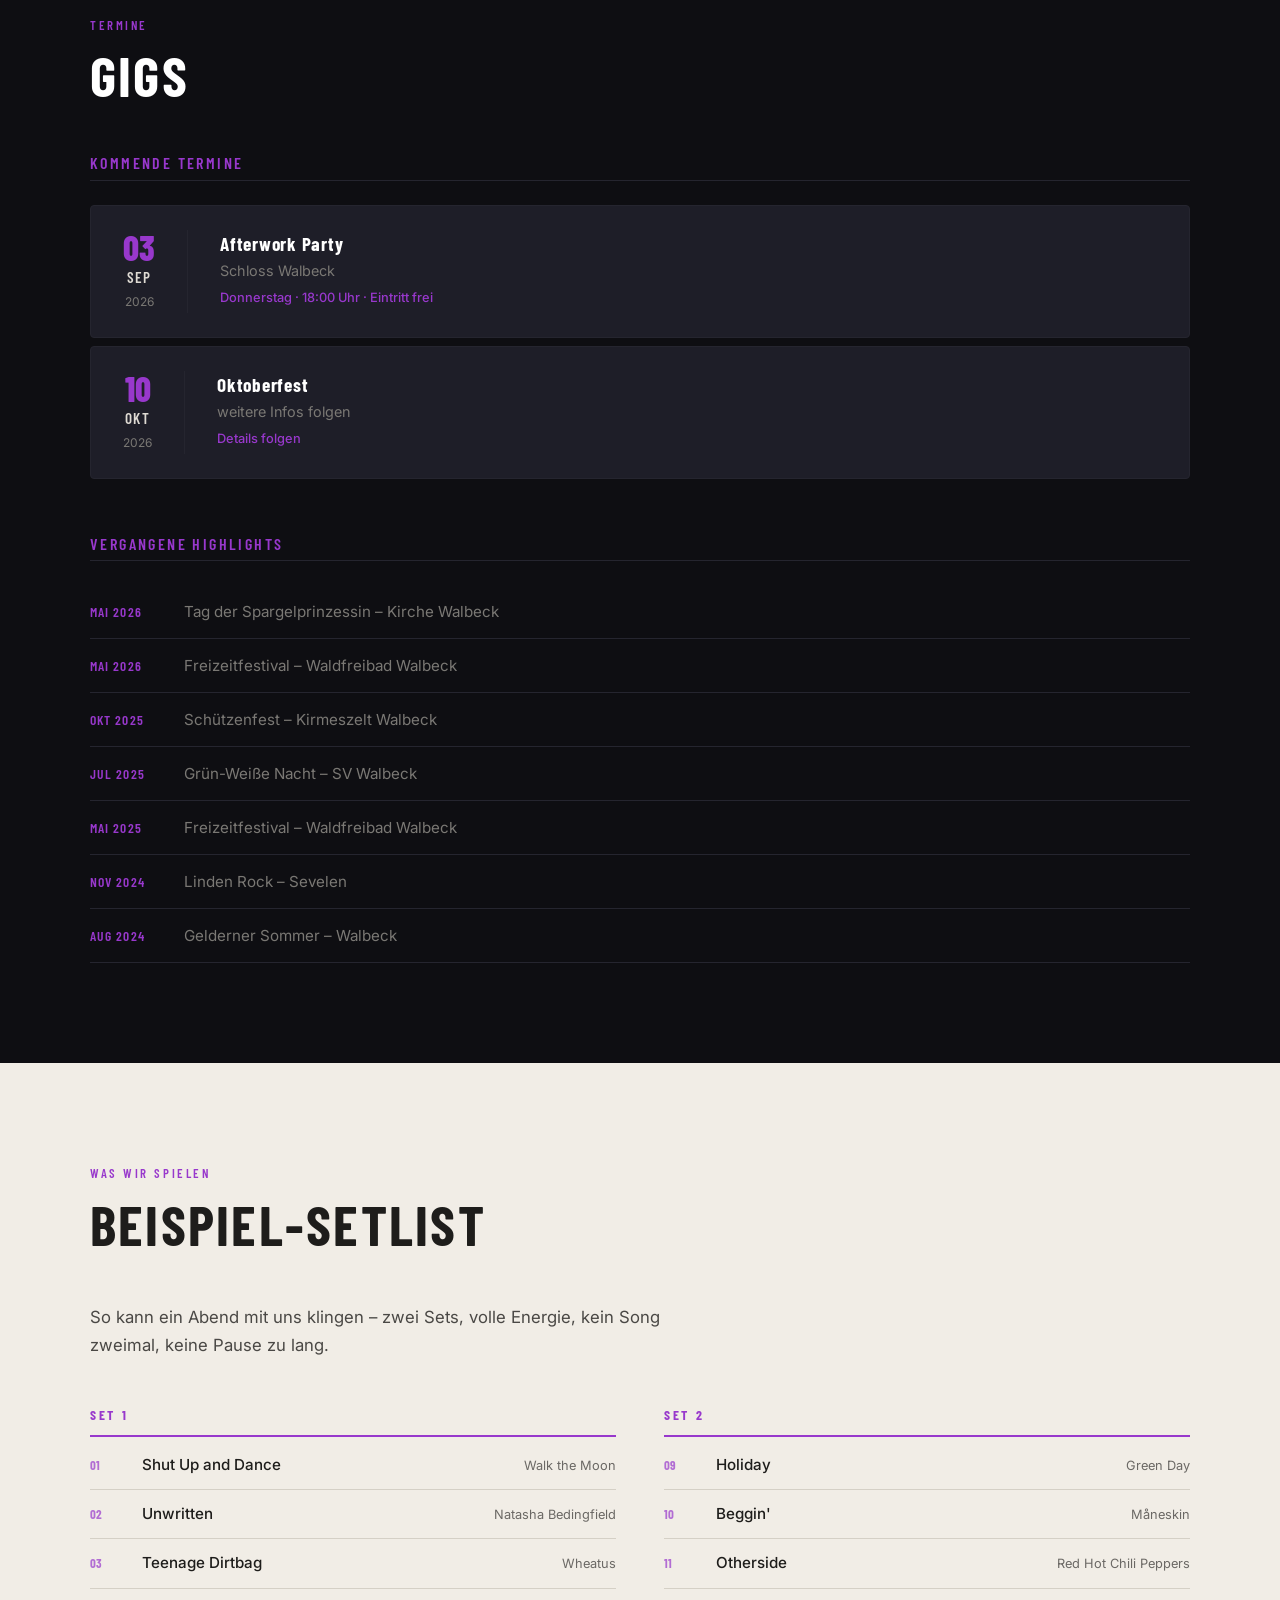
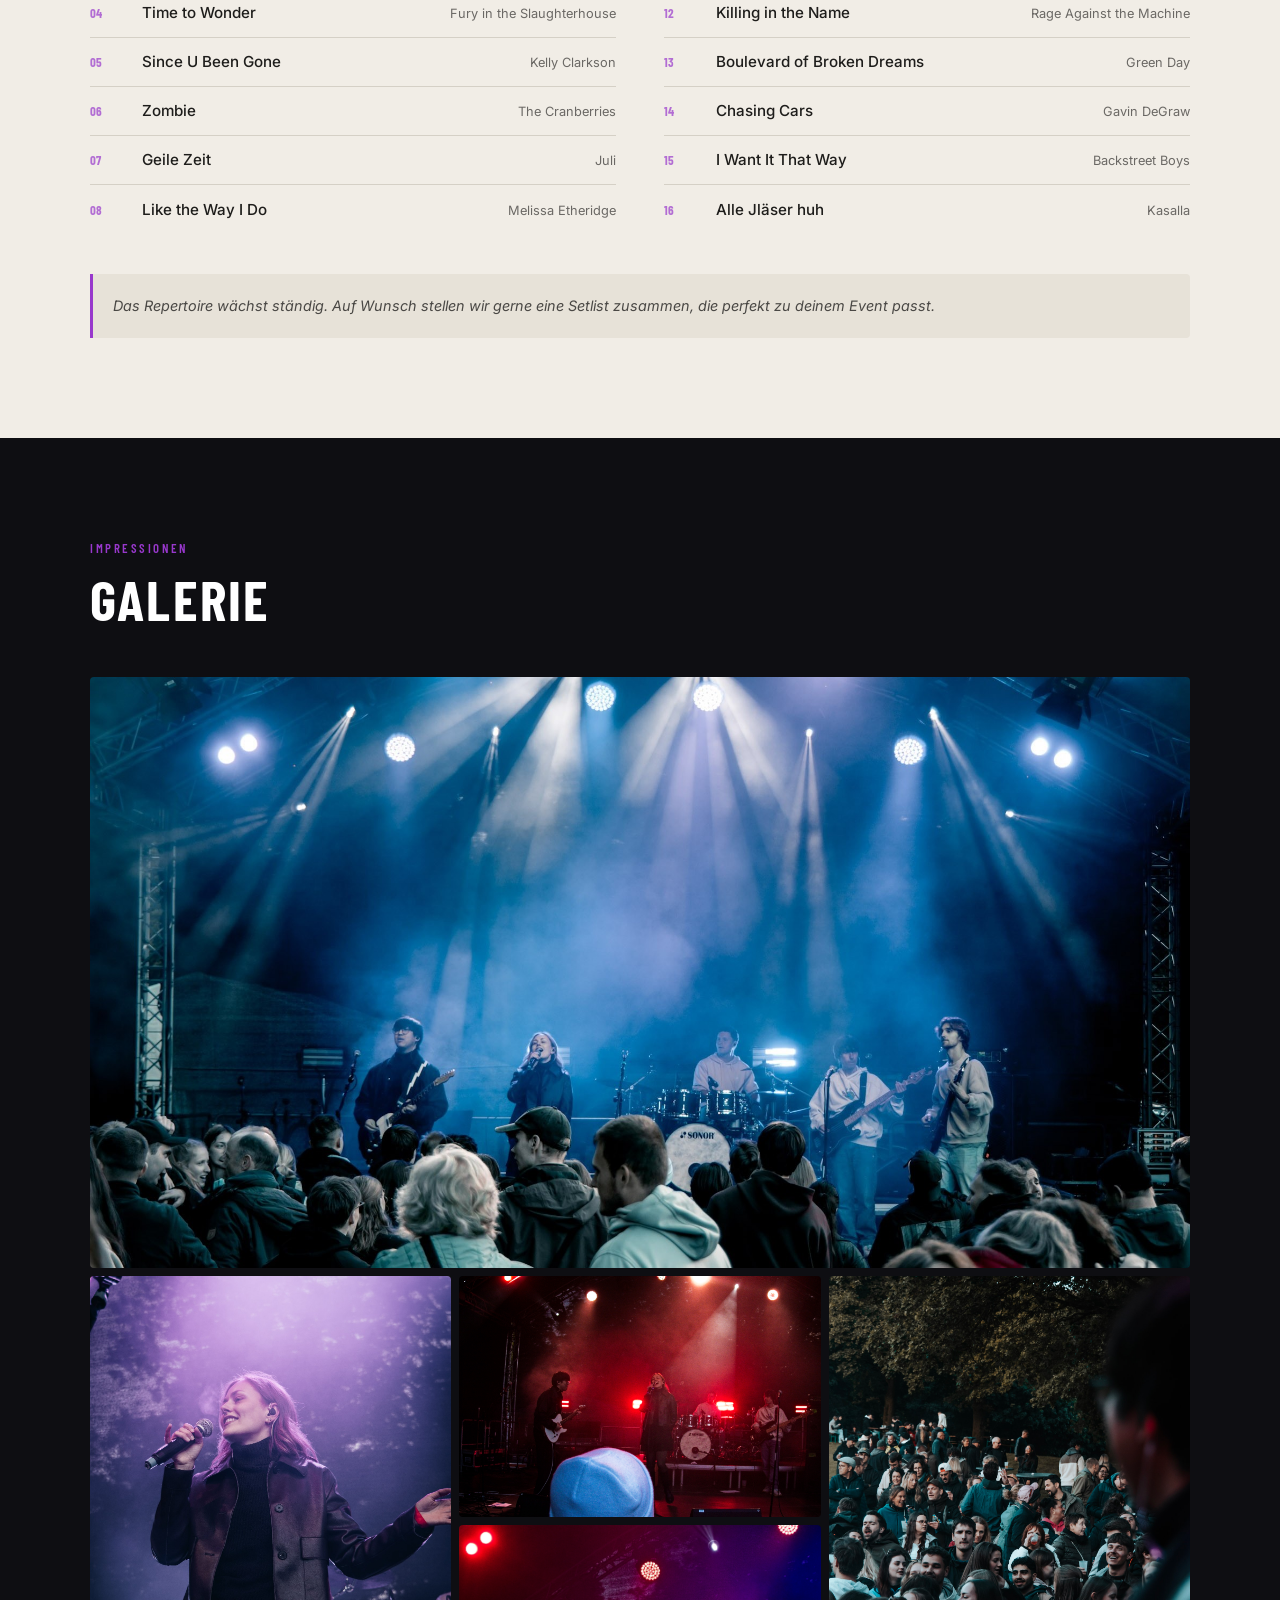
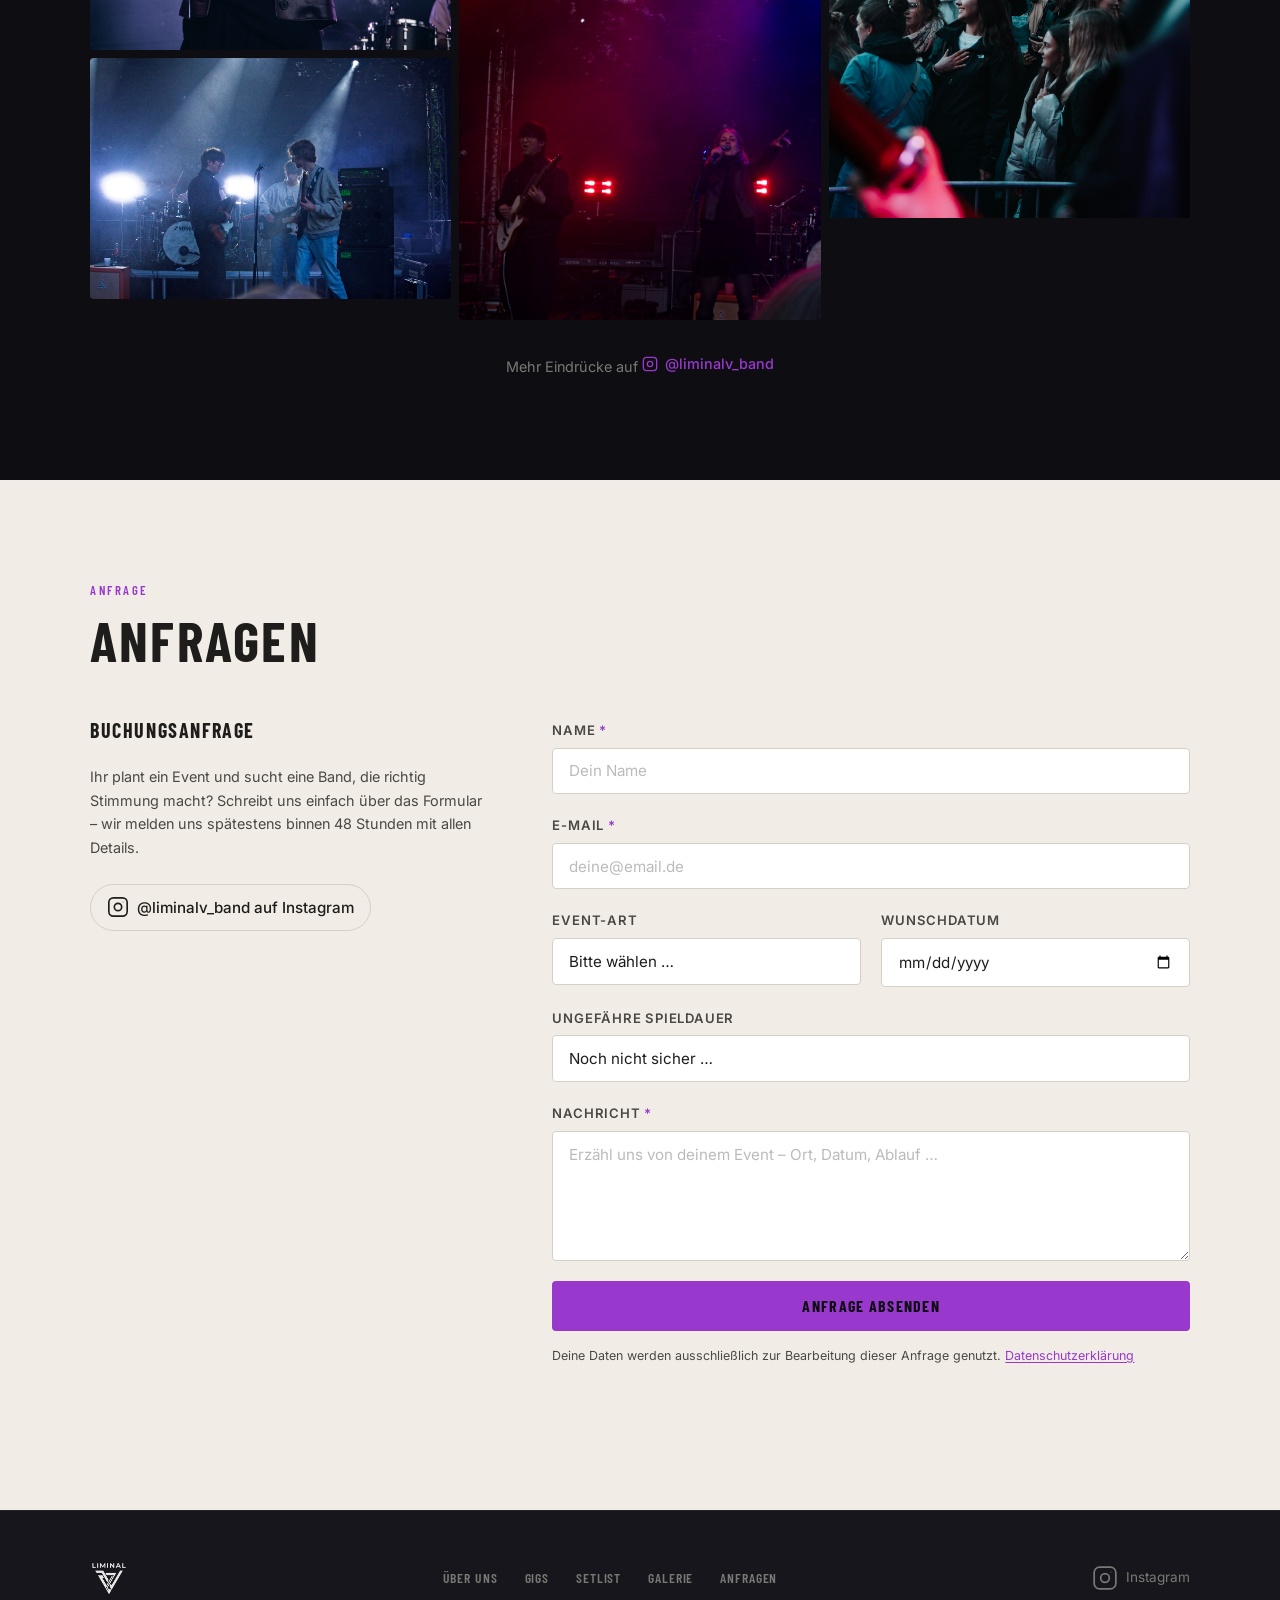
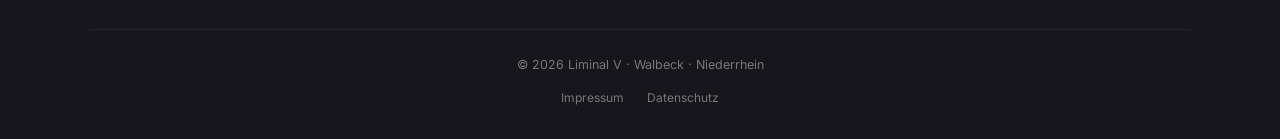
==== commit 1a8654b4: "Add legal modals and privacy note to contact form in HTML, CSS, and JS" ====
--- a/templates/index.html
+++ b/templates/index.html
@@ -3,7 +3,7 @@
 <head>
   <meta charset="UTF-8" />
   <meta name="viewport" content="width=device-width, initial-scale=1.0" />
-  <meta name="description" content="Liminal V – Die Coverband vom Niederrhein. Für Schützenfeste, Dorffeste, Open-Air-Events und Partys. Jetzt anfragen!" />
+  <meta name="description" content="Liminal V – Coverband vom Niederrhein. Für Schützenfeste, Dorffeste, Open-Air-Events und Partys. Jetzt anfragen!" />
   <title>Liminal V – Coverband vom Niederrhein</title>
   <link rel="preconnect" href="https://fonts.googleapis.com" />
   <link rel="preconnect" href="https://fonts.gstatic.com" crossorigin />
@@ -57,7 +57,7 @@
       <img class="hero__logo" src="/static/images/logo.png" alt="Liminal V" />
       <div class="hero__tagline">
         <span class="hero__tagline-rule"></span>
-        <span class="hero__tagline-top">Die Coverband vom Niederrhein</span>
+        <span class="hero__tagline-top">Coverband vom Niederrhein</span>
         <span class="hero__tagline-bottom">für Feste, die unvergesslich bleiben.</span>
         <span class="hero__tagline-rule"></span>
       </div>
@@ -97,7 +97,7 @@
         <p class="bio__lead">Fünf Musiker aus dem Niederrhein, die 2019 beschlossen haben, die besten Songs der letzten Jahrzehnte auf die Bühnen ihrer Heimat zu bringen.</p>
         <div class="bio__body">
           <p>Der Name <strong>Liminal V</strong> steht für die Schwelle – jenen Moment, in dem du den Alltag hinter dir lässt und die Musik dich einfach mitnimmt. Genau das ist unser Ziel, jedes Mal, wenn wir die Bühne betreten.</p>
-          <p>Angefangen hat alles im Proberaum, mit zu viel Aufregung und zu wenig Soundcheck-Zeit. Beim ersten Auftritt auf dem Schützenfest Walbeck 2020 war klar: Das hier ist mehr als ein Hobby. Seitdem rocken wir Schützenfeste, Dorffeste, Open-Airs und Afterwork-Partys in der ganzen Region – mit einem Repertoire von Classic Rock bis aktuelle Charthits.</p>
+          <p>Angefangen hat alles im Proberaum, mit zu viel Aufregung und zu wenig Soundcheck-Zeit. Beim ersten Auftritt beim Freizeitfestival im Waldfreibad im Mai 2023 war klar: Das hier ist mehr als ein Hobby. Seitdem rocken wir Schützenfeste, Dorffeste, Open-Airs und Afterwork-Partys in der ganzen Region – mit einem Repertoire von Classic Rock bis aktuelle Charthits.</p>
           <p>Wir sind bodenständig, lokal verwurzelt – und liefern professionell ab. Versprochen.</p>
         </div>
       </div>
@@ -401,6 +401,10 @@
           <button type="submit" class="btn btn--primary btn--full" id="submitBtn">
             Anfrage absenden
           </button>
+          <p class="form__privacy-note">
+            Deine Daten werden ausschließlich zur Bearbeitung dieser Anfrage genutzt.
+            <button type="button" class="form__privacy-link" data-modal="datenschutzModal">Datenschutzerklärung</button>
+          </p>
           <div class="form__feedback" id="formFeedback" role="alert" aria-live="polite"></div>
         </form>
 
@@ -434,8 +438,106 @@
         </a>
       </div>
       <p class="footer__copy">&copy; 2026 Liminal V &middot; Walbeck &middot; Niederrhein</p>
+      <div class="footer__legal">
+        <button class="footer__legal-link" data-modal="impressumModal">Impressum</button>
+        <span class="footer__legal-sep" aria-hidden="true">&middot;</span>
+        <button class="footer__legal-link" data-modal="datenschutzModal">Datenschutz</button>
+      </div>
     </div>
   </footer>
+
+  <!-- ======================================================
+       IMPRESSUM MODAL
+  ====================================================== -->
+  <div class="legal-modal" id="impressumModal" role="dialog" aria-modal="true" aria-labelledby="impressumTitle">
+    <div class="legal-modal__box">
+      <button class="legal-modal__close" data-modal-close aria-label="Schließen">&times;</button>
+      <h2 class="legal-modal__title" id="impressumTitle">Impressum</h2>
+      <div class="legal-modal__body">
+
+        <h3>Angaben gemäß § 5 DDG</h3>
+        <p>
+          Noah Roosen<br>
+          Sebastianusweg 35<br>
+          47608 Geldern
+        </p>
+        <p>E-Mail: <a href="mailto:liminalv.band@gmail.com">liminalv.band@gmail.com</a></p>
+
+        <h3>Hinweis</h3>
+        <p>Liminal V ist eine Musikgruppe. Diese Website dient der Eigenwerbung und der Kontaktaufnahme für Buchungsanfragen.</p>
+
+        <h3>Streitbeilegung</h3>
+        <p>
+          Die Europäische Kommission stellt eine Plattform zur Online-Streitbeilegung (OS) bereit:
+          <a href="https://ec.europa.eu/consumers/odr" target="_blank" rel="noopener">ec.europa.eu/consumers/odr</a>.
+          Wir sind nicht verpflichtet und nicht bereit, an einem Streitbeilegungsverfahren vor einer Verbraucherschlichtungsstelle teilzunehmen.
+        </p>
+
+      </div>
+    </div>
+  </div>
+
+  <!-- ======================================================
+       DATENSCHUTZ MODAL
+  ====================================================== -->
+  <div class="legal-modal" id="datenschutzModal" role="dialog" aria-modal="true" aria-labelledby="datenschutzTitle">
+    <div class="legal-modal__box">
+      <button class="legal-modal__close" data-modal-close aria-label="Schließen">&times;</button>
+      <h2 class="legal-modal__title" id="datenschutzTitle">Datenschutzerklärung</h2>
+      <div class="legal-modal__body">
+
+        <h3>1. Verantwortlicher</h3>
+        <p>Verantwortlich für die Datenverarbeitung auf dieser Website ist die im Impressum genannte Person.<br>
+          E-Mail: <a href="mailto:liminalv.band@gmail.com">liminalv.band@gmail.com</a></p>
+
+        <h3>2. Kontaktformular</h3>
+        <p>Wenn du unser Kontaktformular nutzt, verarbeiten wir folgende Daten:</p>
+        <ul>
+          <li>Name</li>
+          <li>E-Mail-Adresse</li>
+          <li>Event-Art und Wunschdatum (optional)</li>
+          <li>Nachrichteninhalt</li>
+        </ul>
+        <p>Diese Daten werden ausschließlich zur Bearbeitung deiner Buchungsanfrage verwendet und nicht an Dritte weitergegeben, sofern dies nicht zur Vertragserfüllung erforderlich ist.</p>
+        <p><strong>Rechtsgrundlage:</strong> Art. 6 Abs. 1 lit. b DSGVO (Vertragsanbahnung).</p>
+        <p><strong>Speicherdauer:</strong> Die Daten werden gelöscht, sobald sie für die Erreichung des Zwecks nicht mehr erforderlich sind, spätestens nach Ablauf der gesetzlichen Aufbewahrungsfristen.</p>
+
+        <h3>3. E-Mail-Versand (Gmail)</h3>
+        <p>Deine Anfrage wird über Gmail (Google LLC, 1600 Amphitheatre Parkway, Mountain View, CA 94043, USA) an uns weitergeleitet. Dabei werden Name, E-Mail-Adresse und Nachrichteninhalt übertragen. Weitere Informationen: <a href="https://policies.google.com/privacy" target="_blank" rel="noopener">policies.google.com/privacy</a>.</p>
+
+        <h3>4. Webhosting (Microsoft Azure)</h3>
+        <p>Diese Website wird auf Microsoft Azure (Microsoft Corporation, One Microsoft Way, Redmond, WA 98052, USA) gehostet. Microsoft verarbeitet technische Verbindungsdaten (inkl. IP-Adresse) zur Bereitstellung des Dienstes. <strong>Rechtsgrundlage:</strong> Art. 6 Abs. 1 lit. f DSGVO. Microsoft ist unter dem EU-US Data Privacy Framework zertifiziert.</p>
+
+        <h3>5. Google Fonts</h3>
+        <p>Diese Website lädt Schriftarten von Google Fonts (Google LLC). Beim Aufruf der Seite wird eine Verbindung zu Google-Servern aufgebaut und deine IP-Adresse übertragen. <strong>Rechtsgrundlage:</strong> Art. 6 Abs. 1 lit. f DSGVO (berechtigtes Interesse an einheitlicher Darstellung). Weitere Informationen: <a href="https://policies.google.com/privacy" target="_blank" rel="noopener">policies.google.com/privacy</a>.</p>
+
+        <h3>6. Cookies</h3>
+        <p>Diese Website verwendet ausschließlich technisch notwendige Cookies (z. B. zur Sitzungsverwaltung). Diese erfordern keine Einwilligung gemäß § 25 Abs. 2 TDDDG.</p>
+
+        <h3>7. Deine Rechte</h3>
+        <p>Du hast das Recht auf:</p>
+        <ul>
+          <li>Auskunft über deine gespeicherten Daten (Art. 15 DSGVO)</li>
+          <li>Berichtigung unrichtiger Daten (Art. 16 DSGVO)</li>
+          <li>Löschung deiner Daten (Art. 17 DSGVO)</li>
+          <li>Einschränkung der Verarbeitung (Art. 18 DSGVO)</li>
+          <li>Datenübertragbarkeit (Art. 20 DSGVO)</li>
+          <li>Widerspruch gegen die Verarbeitung (Art. 21 DSGVO)</li>
+        </ul>
+        <p>Zur Ausübung dieser Rechte wende dich an: <a href="mailto:liminalv.band@gmail.com">liminalv.band@gmail.com</a></p>
+
+        <h3>8. Beschwerderecht</h3>
+        <p>Du hast das Recht, dich bei einer Datenschutz-Aufsichtsbehörde zu beschweren. Für Nordrhein-Westfalen ist dies:</p>
+        <p>
+          Landesbeauftragte für Datenschutz und Informationsfreiheit NRW<br>
+          Kavalleriestr. 2–4 · 40213 Düsseldorf<br>
+          <a href="https://www.ldi.nrw.de" target="_blank" rel="noopener">www.ldi.nrw.de</a>
+        </p>
+
+        <p class="legal-modal__meta">Stand: Mai 2026</p>
+      </div>
+    </div>
+  </div>
 
   <!-- Lightbox -->
   <div class="lightbox" id="lightbox" role="dialog" aria-modal="true" aria-label="Foto vergrößert">
--- a/static/css/style.css
+++ b/static/css/style.css
@@ -1053,6 +1053,167 @@
   text-align: center;
   border-top: 1px solid var(--c-border-dark);
   padding-top: 1.5rem;
+}
+
+/* ---- 15b. FORM PRIVACY NOTE ------------------------------ */
+.form__privacy-note {
+  font-size: 0.78rem;
+  color: var(--c-text-dark-2);
+  line-height: 1.5;
+  margin-top: -0.25rem;
+}
+
+.form__privacy-link {
+  background: none;
+  border: none;
+  cursor: pointer;
+  font-family: inherit;
+  font-size: inherit;
+  color: var(--c-gold);
+  text-decoration: underline;
+  text-underline-offset: 2px;
+  padding: 0;
+  transition: var(--t);
+}
+.form__privacy-link:hover { color: var(--c-gold-light); }
+
+/* ---- 15c. FOOTER LEGAL LINKS ----------------------------- */
+.footer__legal {
+  display: flex;
+  align-items: center;
+  justify-content: center;
+  gap: 0.6rem;
+  margin-top: 0.75rem;
+  font-size: 0.75rem;
+  color: var(--c-text-muted);
+}
+
+.footer__legal-sep { color: var(--c-border-dark); }
+
+.footer__legal-link {
+  background: none;
+  border: none;
+  cursor: pointer;
+  font-family: inherit;
+  font-size: 0.75rem;
+  color: var(--c-text-muted);
+  padding: 0;
+  transition: var(--t);
+}
+.footer__legal-link:hover { color: var(--c-gold); }
+
+/* ---- 15d. LEGAL MODALS ----------------------------------- */
+.legal-modal {
+  position: fixed;
+  inset: 0;
+  z-index: 3000;
+  background: rgba(10, 10, 14, 0.9);
+  backdrop-filter: blur(4px);
+  display: flex;
+  align-items: flex-start;
+  justify-content: center;
+  padding: 60px 20px 40px;
+  overflow-y: auto;
+  opacity: 0;
+  pointer-events: none;
+  transition: opacity 0.25s ease;
+}
+
+.legal-modal.is-open {
+  opacity: 1;
+  pointer-events: auto;
+}
+
+.legal-modal__box {
+  background: var(--c-parchment);
+  color: var(--c-text-dark);
+  border-radius: 8px;
+  max-width: 700px;
+  width: 100%;
+  padding: 3rem 3.5rem;
+  position: relative;
+  box-shadow: 0 24px 80px rgba(0, 0, 0, 0.6);
+}
+
+.legal-modal__close {
+  position: absolute;
+  top: 1rem;
+  right: 1.2rem;
+  font-size: 2rem;
+  line-height: 1;
+  color: var(--c-text-dark-2);
+  padding: 0.2rem 0.4rem;
+  border-radius: var(--radius);
+  transition: var(--t);
+}
+.legal-modal__close:hover { color: var(--c-gold); background: rgba(0,0,0,0.06); }
+
+.legal-modal__title {
+  font-family: var(--font-heading);
+  font-size: 2rem;
+  letter-spacing: 0.04em;
+  text-transform: uppercase;
+  margin-bottom: 1.5rem;
+  padding-bottom: 1rem;
+  border-bottom: 2px solid var(--c-gold);
+  color: var(--c-text-dark);
+}
+
+.legal-modal__body h3 {
+  font-family: var(--font-heading);
+  font-size: 1rem;
+  letter-spacing: 0.06em;
+  text-transform: uppercase;
+  color: var(--c-text-dark);
+  margin: 1.75rem 0 0.5rem;
+}
+.legal-modal__body h3:first-child { margin-top: 0; }
+
+.legal-modal__body p,
+.legal-modal__body li {
+  font-size: 0.875rem;
+  line-height: 1.75;
+  color: var(--c-text-dark-2);
+  margin-bottom: 0.5rem;
+}
+
+.legal-modal__body ul {
+  padding-left: 1.25rem;
+  list-style: disc;
+  margin-bottom: 0.5rem;
+}
+
+.legal-modal__body a {
+  color: var(--c-gold);
+  text-decoration: underline;
+  text-underline-offset: 2px;
+  word-break: break-all;
+}
+.legal-modal__body a:hover { color: var(--c-gold-light); }
+
+.legal-modal__placeholder {
+  display: inline-block;
+  background: #fff3cc;
+  border: 1px dashed #b8860b;
+  border-radius: 3px;
+  padding: 1px 6px;
+  font-size: 0.8em;
+  color: #7a5c00;
+  font-style: italic;
+}
+
+.legal-modal__meta {
+  margin-top: 2rem;
+  padding-top: 1rem;
+  border-top: 1px solid var(--c-border-light);
+  font-size: 0.78rem;
+  color: var(--c-text-dark-2);
+}
+
+@media (max-width: 600px) {
+  .legal-modal { padding: 40px 12px 30px; }
+  .legal-modal__box { padding: 2rem 1.5rem; }
+  .legal-modal__title { font-size: 1.5rem; }
 }
 
 /* ---- 16. ANIMATIONS -------------------------------------- */
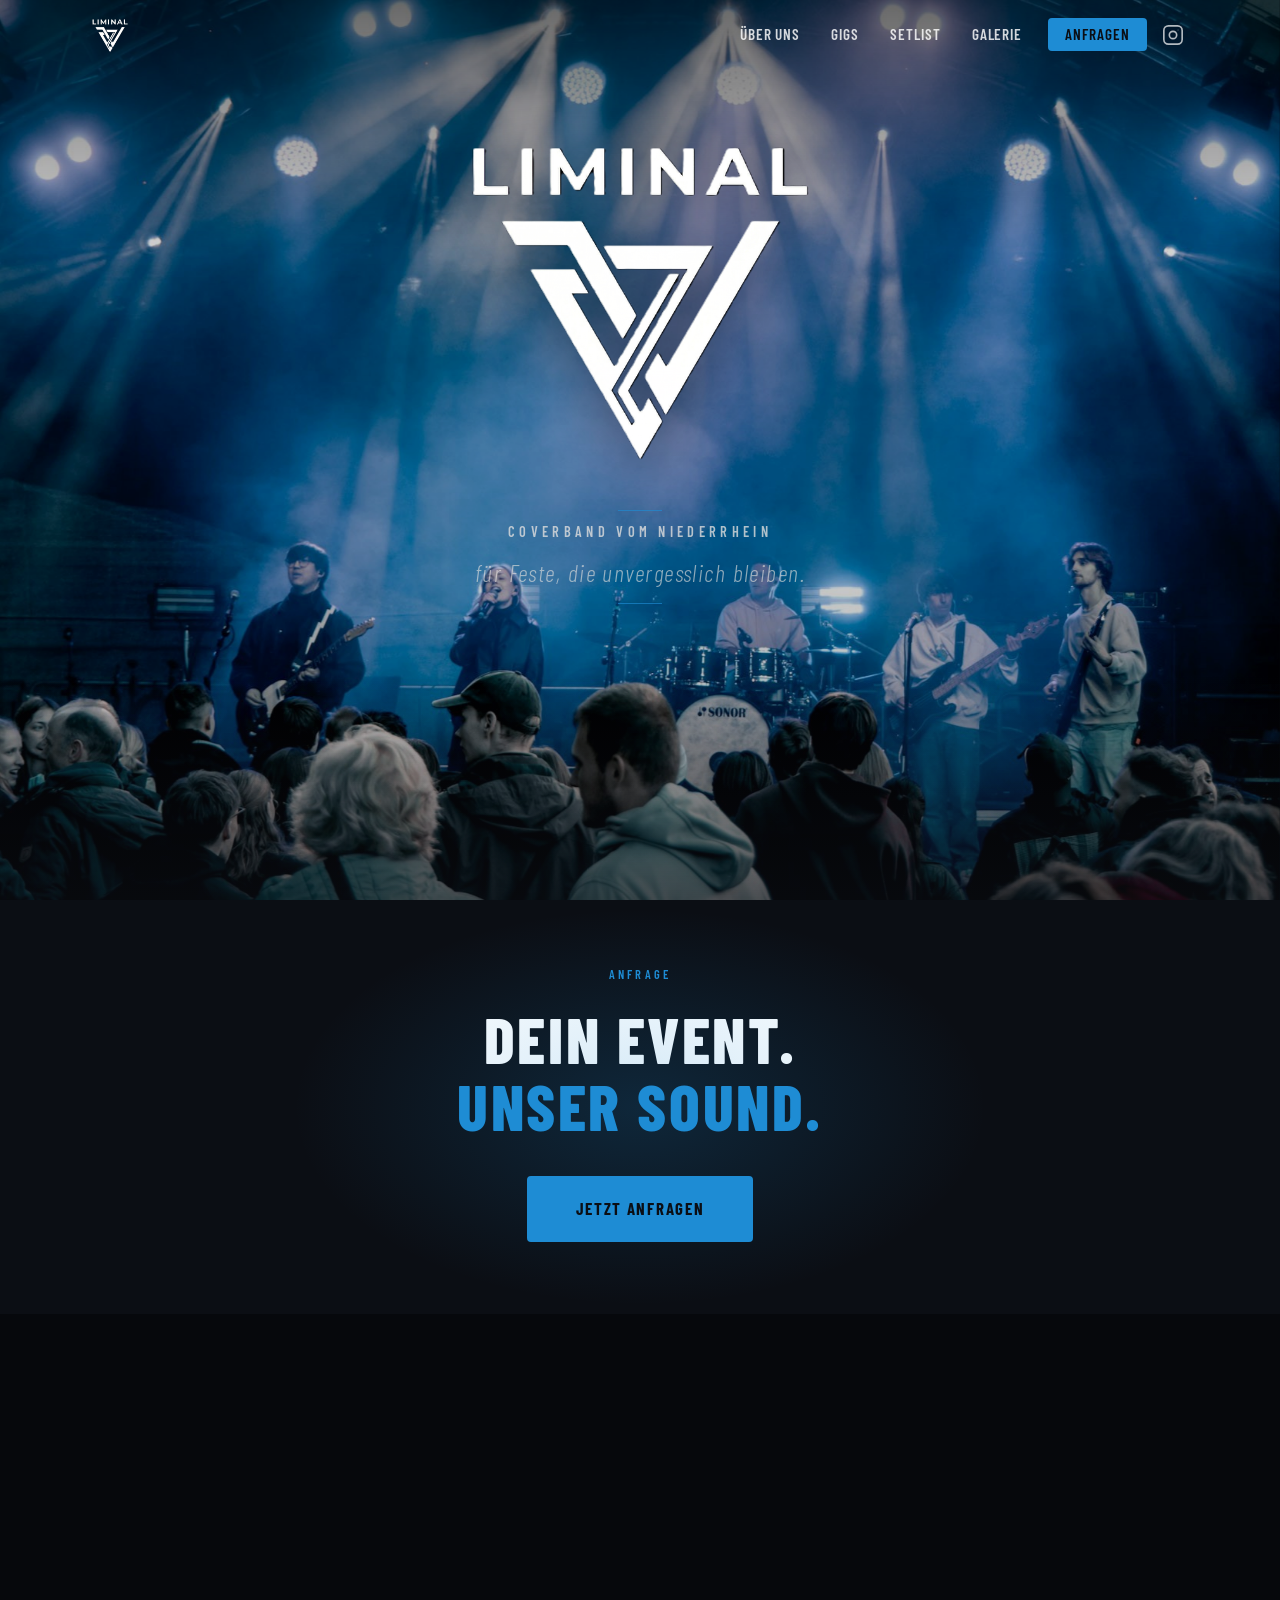
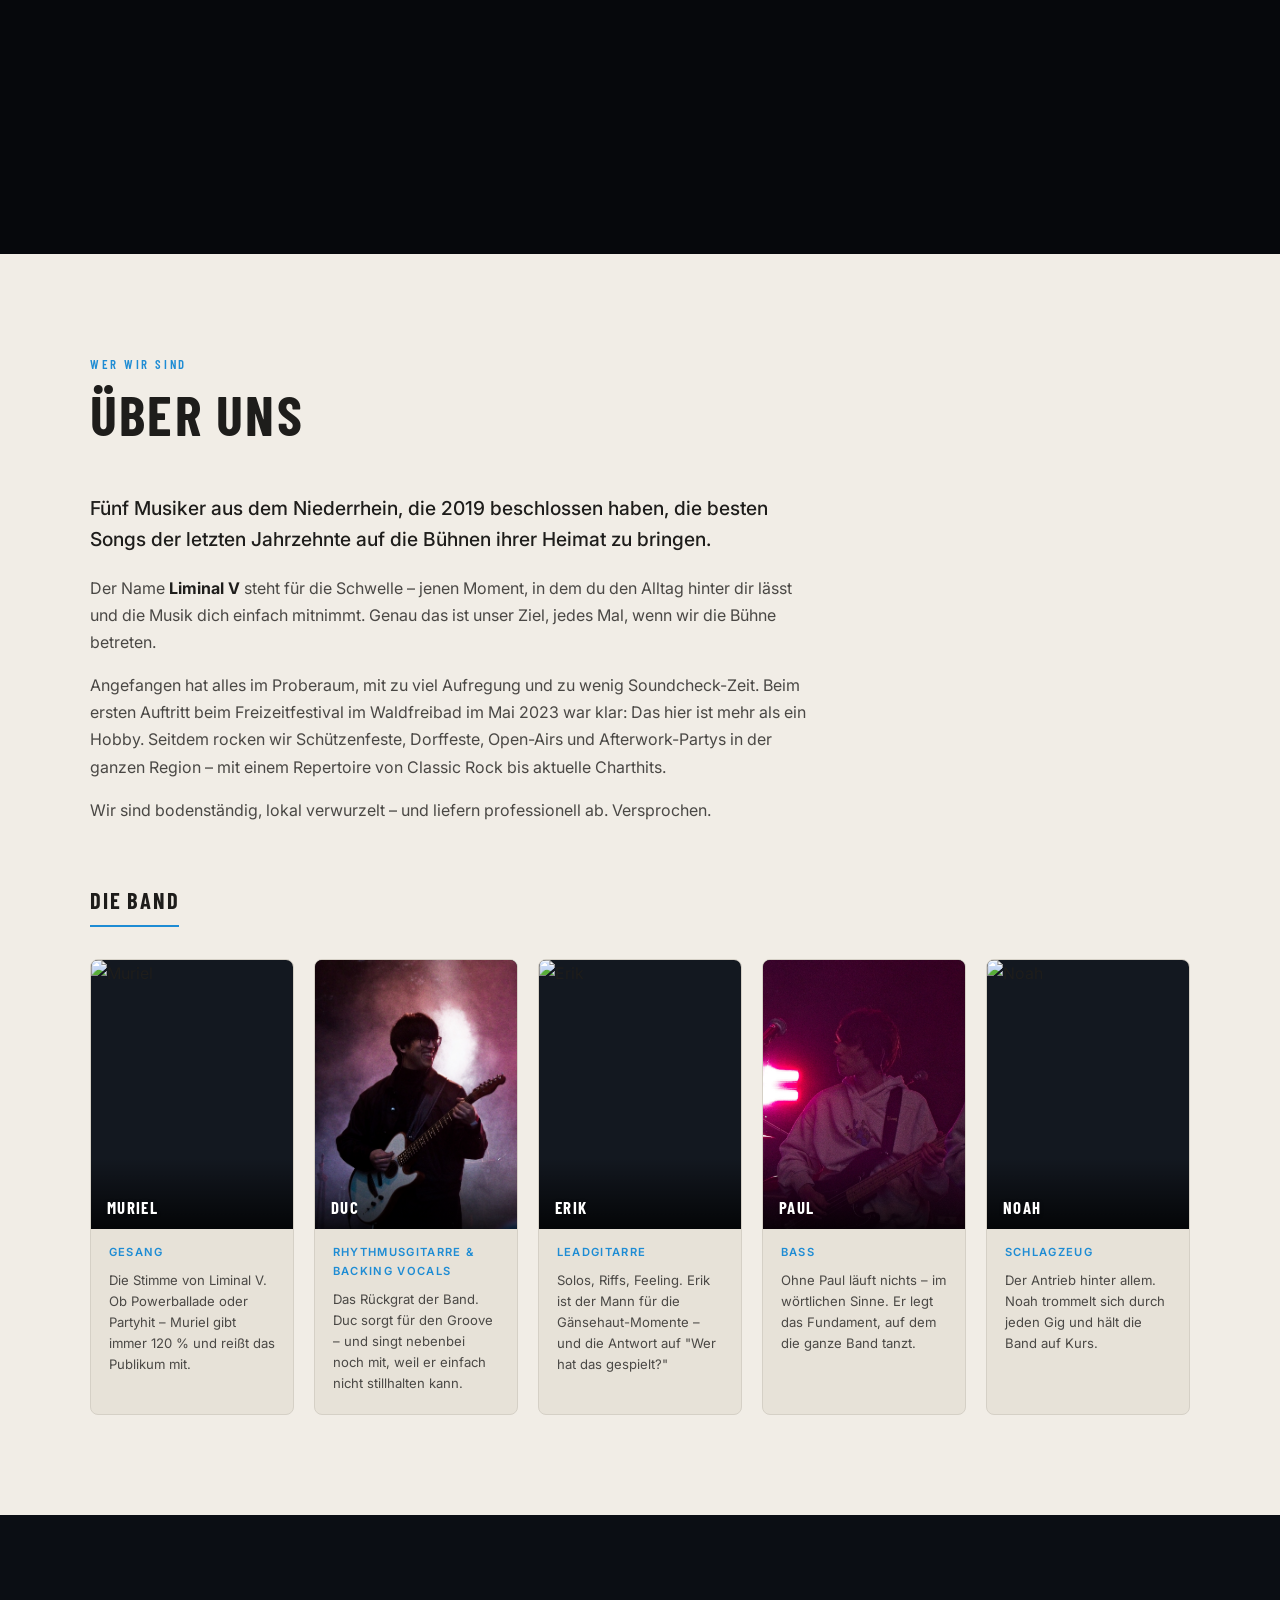
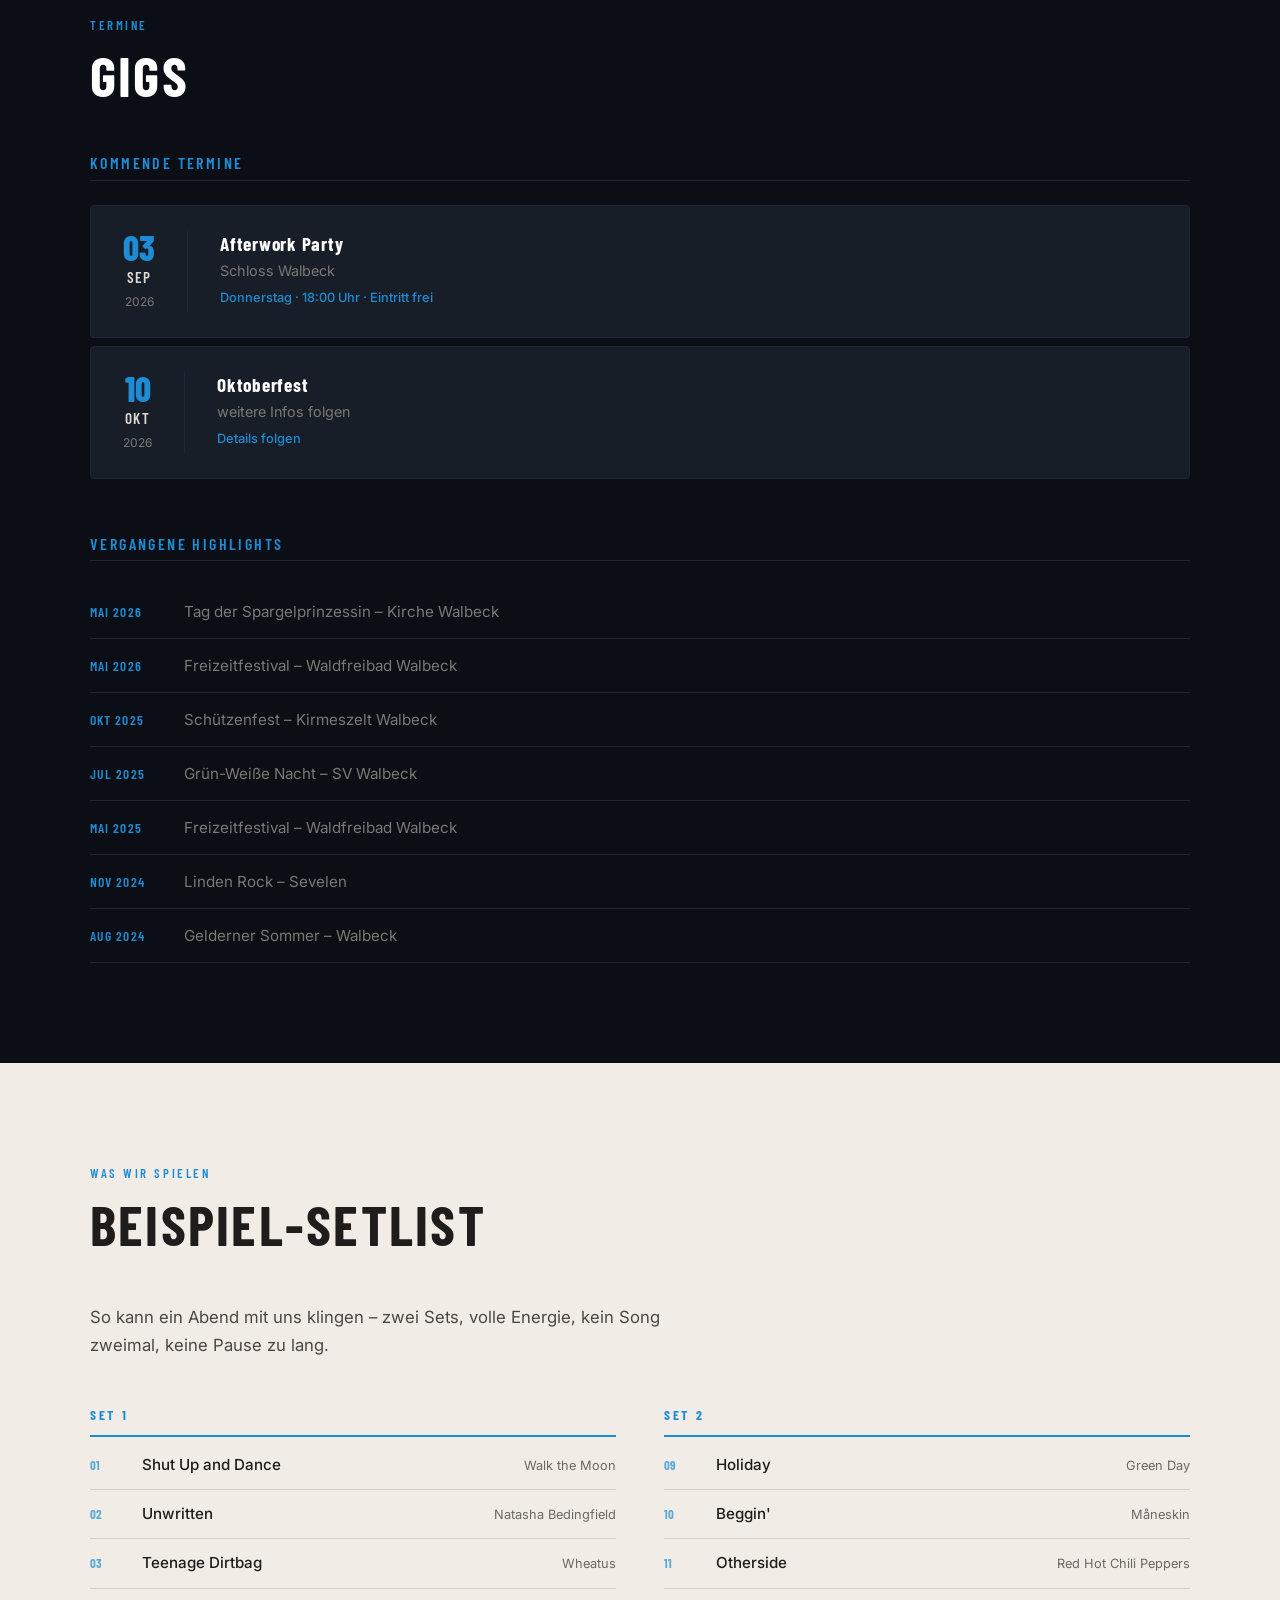
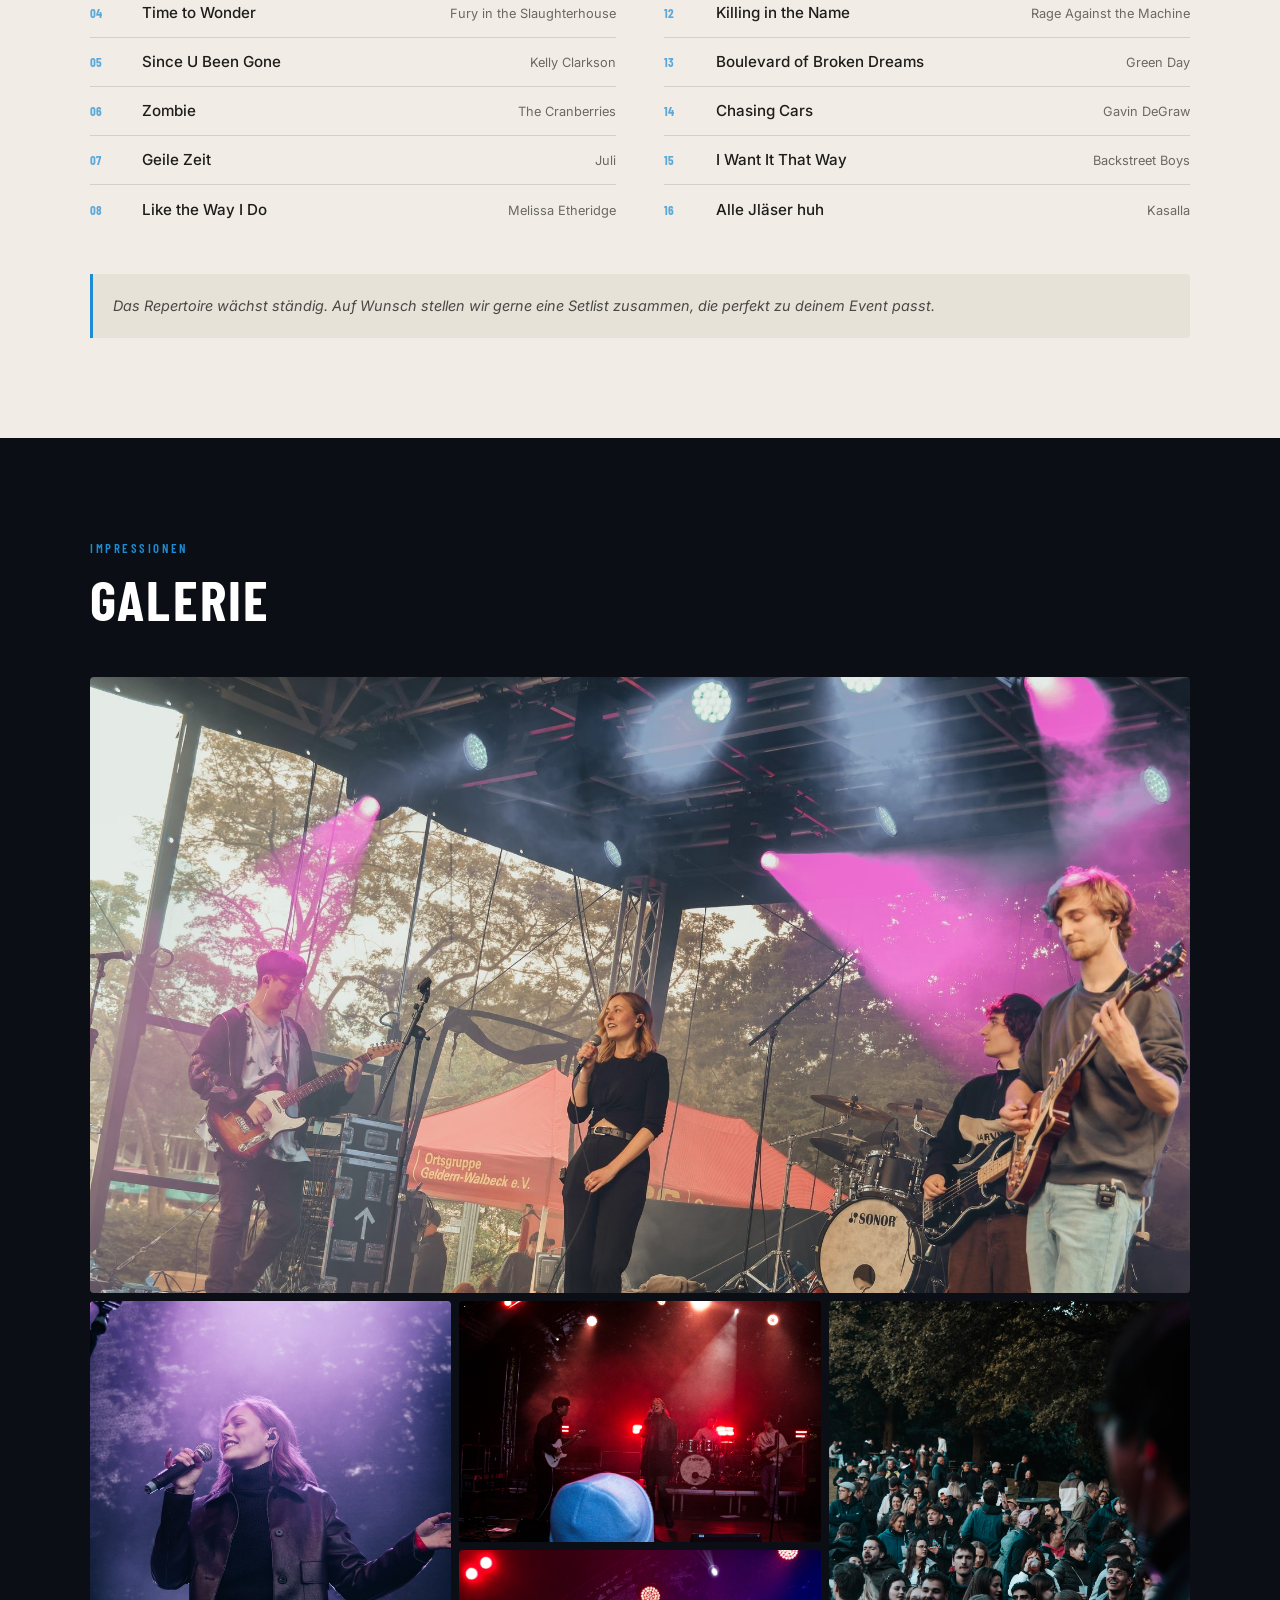
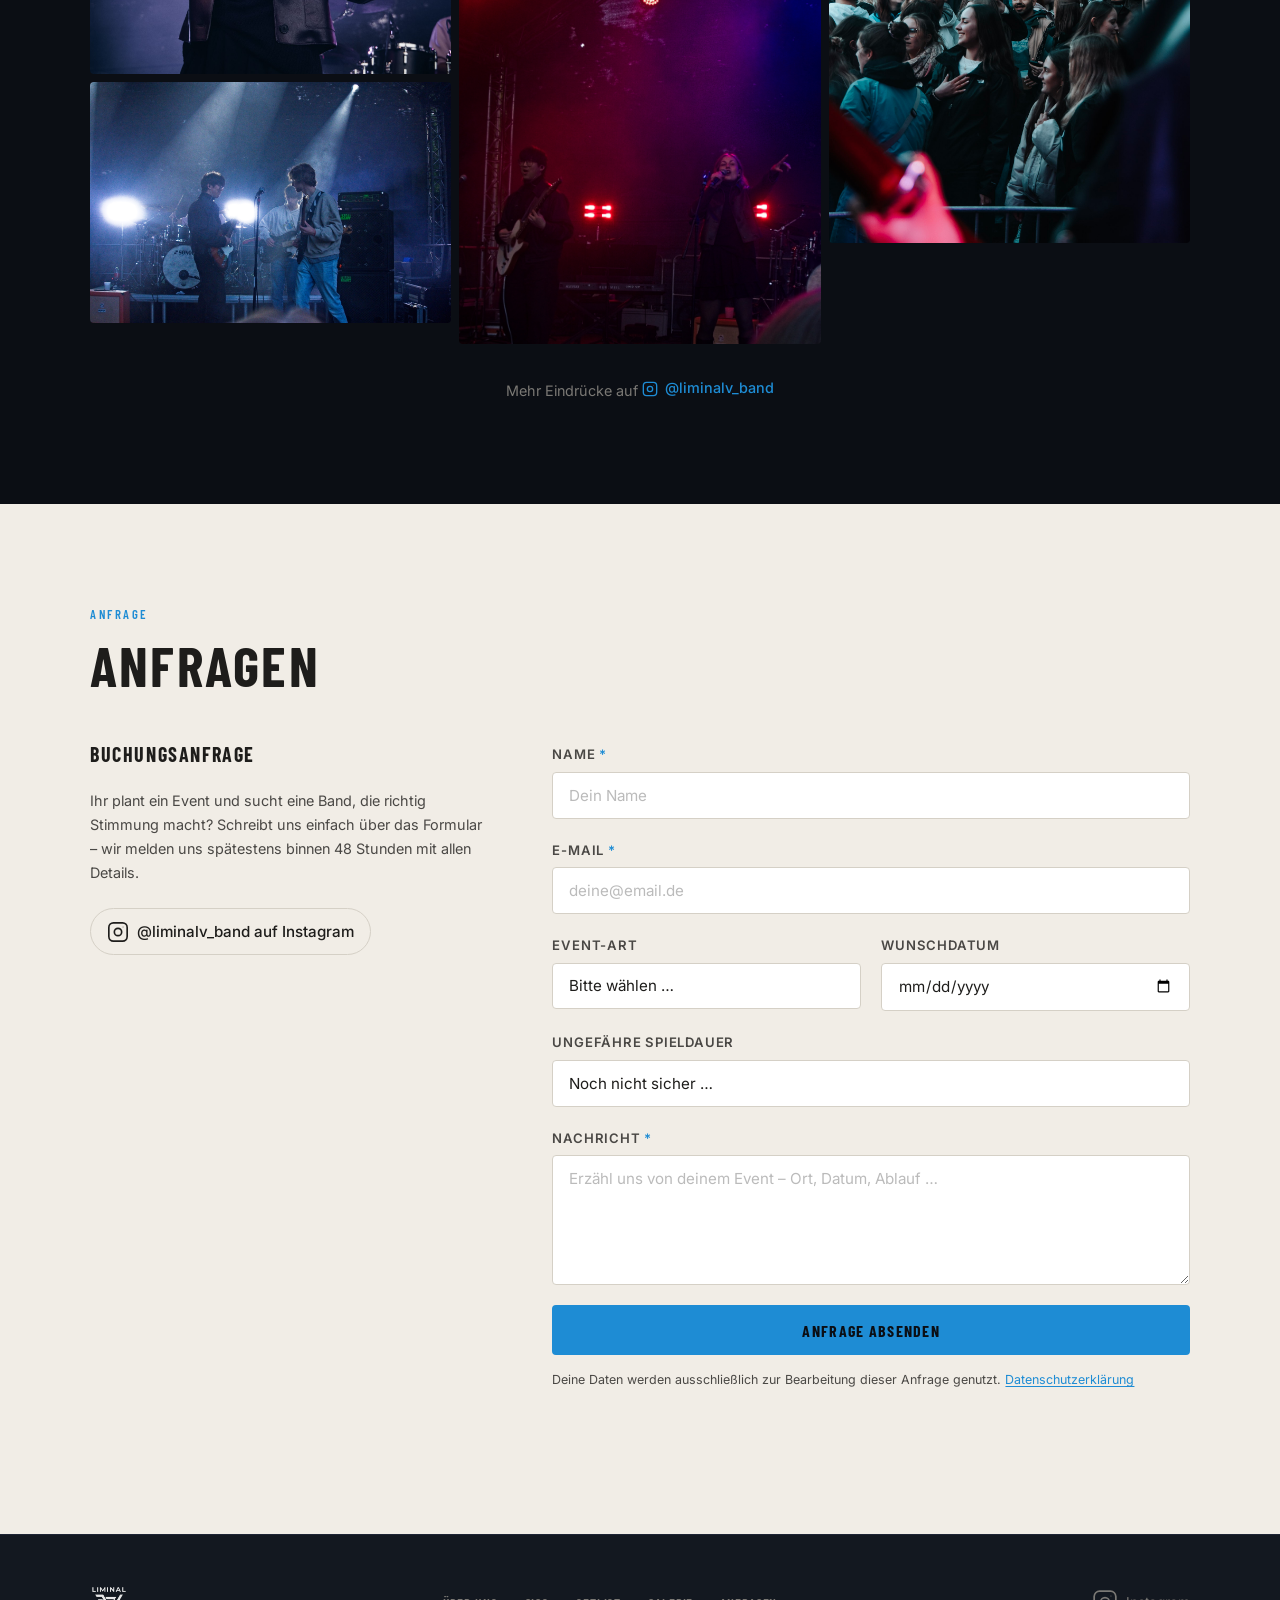
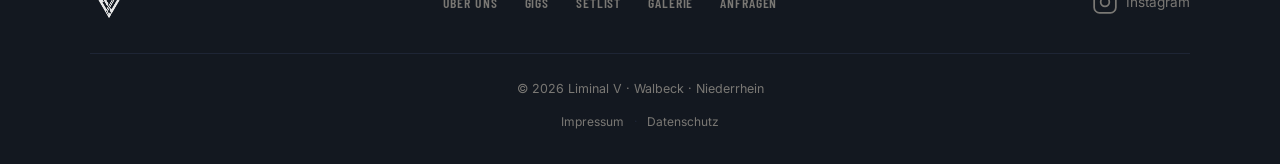
==== commit 3819b119: "Add "Mehr anzeigen" button to gallery and update styles for member cards" ====
--- a/templates/index.html
+++ b/templates/index.html
@@ -296,7 +296,7 @@
         <figure class="gallery__item gallery__item--hero">
           <img src="/static/images/gallery/main.jpg" alt="Liminal V – Live auf der Bühne" loading="lazy" />
         </figure>
-        <div class="gallery__grid">
+        <div class="gallery__grid" id="galleryMoreGrid">
           <figure class="gallery__item">
             <img src="/static/images/gallery/image_1.jpg" alt="Liminal V – Konzertmoment" loading="lazy" />
           </figure>
@@ -313,6 +313,9 @@
             <img src="/static/images/gallery/image_5.jpg" alt="Liminal V – Auftritt" loading="lazy" />
           </figure>
         </div>
+        <button class="gallery__more-btn btn btn--ghost" id="galleryMoreBtn" aria-expanded="false">
+          Mehr anzeigen ↓
+        </button>
       </div>
 
       <p class="gallery__cta">
--- a/static/css/style.css
+++ b/static/css/style.css
@@ -5,18 +5,18 @@
 /* ---- 1. VARIABLES ---------------------------------------- */
 :root {
   /* Colors */
-  --c-ink:           #0e0e12;
-  --c-ink-alt:       #16161c;
-  --c-ink-card:      #1e1e28;
+  --c-ink:           #0b0e14;
+  --c-ink-alt:       #131820;
+  --c-ink-card:      #181e28;
   --c-parchment:     #f1ede6;
   --c-parchment-alt: #e7e2d8;
-  --c-gold:          #9838cc;
-  --c-gold-light:    #b058e0;
+  --c-gold:          #1e8cd4;
+  --c-gold-light:    #3aaee8;
   --c-text-light:    #dedad3;
   --c-text-muted:    #7a7874;
   --c-text-dark:     #1e1d1b;
   --c-text-dark-2:   #4a4845;
-  --c-border-dark:   #25252f;
+  --c-border-dark:   #1e2535;
   --c-border-light:  #d5d0c6;
 
   /* Typography */
@@ -96,7 +96,7 @@
   background: var(--c-gold-light);
   border-color: var(--c-gold-light);
   transform: translateY(-2px);
-  box-shadow: 0 8px 24px rgba(152, 56, 204, 0.35);
+  box-shadow: 0 8px 24px rgba(30, 140, 212, 0.35);
 }
 
 .btn--ghost {
@@ -255,7 +255,7 @@
   position: relative;
   min-height: 100vh;
   display: flex;
-  align-items: center;
+  align-items: flex-start;
   justify-content: center;
   text-align: center;
   overflow: hidden;
@@ -263,18 +263,26 @@
 
 .hero__bg {
   position: absolute;
-  inset: -120px 0; /* extra room for JS parallax translation */
+  inset: 0;
   background-image: url('/static/images/hero-bg.jpg');
   background-size: cover;
   background-position: center 30%;
-  opacity: 0.72;
   will-change: transform;
+  opacity: 0.9;
 }
 
 .hero__overlay {
   position: absolute;
   inset: 0;
-  background: radial-gradient(ellipse at center, rgba(14,14,18,0.15) 0%, rgba(14,14,18,0.52) 65%, rgba(14,14,18,0.88) 100%);
+  z-index: 1;
+  background: linear-gradient(
+    to bottom,
+    rgba(0,0,0,0.55) 0%,
+    rgba(0,0,0,0.08) 28%,
+    rgba(0,0,0,0.15) 75%,
+    rgba(11,14,20,0.65) 100%
+  );
+  pointer-events: none;
 }
 
 .hero__content {
@@ -284,7 +292,7 @@
   flex-direction: column;
   align-items: center;
   gap: 1.5rem;
-  padding: 2rem 1rem;
+  padding: calc(var(--header-h) + 4vh) 1rem 4rem;
   max-width: 700px;
 }
 
@@ -350,8 +358,8 @@
   width: 700px;
   height: 400px;
   background: radial-gradient(ellipse at center,
-    rgba(152, 56, 204, 0.2) 0%,
-    rgba(152, 56, 204, 0.07) 45%,
+    rgba(30, 140, 212, 0.2) 0%,
+    rgba(30, 140, 212, 0.07) 45%,
     transparent 70%);
   pointer-events: none;
 }
@@ -391,7 +399,7 @@
   z-index: 1;
 }
 .hero-cta .btn--primary:hover {
-  box-shadow: 0 0 50px rgba(152, 56, 204, 0.5), 0 8px 24px rgba(152, 56, 204, 0.3);
+  box-shadow: 0 0 50px rgba(30, 140, 212, 0.5), 0 8px 24px rgba(30, 140, 212, 0.3);
   transform: translateY(-3px);
 }
 
@@ -695,7 +703,7 @@
   transition: var(--t);
 }
 .setlist__item:last-child { border-bottom: none; }
-.setlist__item:hover { background: rgba(152, 56, 204, 0.05); padding-left: 0.5rem; border-radius: var(--radius); }
+.setlist__item:hover { background: rgba(30, 140, 212, 0.05); padding-left: 0.5rem; border-radius: var(--radius); }
 
 .setlist__num {
   font-family: var(--font-heading);
@@ -828,6 +836,8 @@
 }
 .lightbox__close:hover { background: rgba(255,255,255,0.22); }
 
+.gallery__more-btn { display: none; }
+
 .gallery__cta {
   text-align: center;
   color: var(--c-text-muted);
@@ -972,7 +982,7 @@
 }
 .form__input:focus {
   border-color: var(--c-gold);
-  box-shadow: 0 0 0 3px rgba(152, 56, 204, 0.2);
+  box-shadow: 0 0 0 3px rgba(30, 140, 212, 0.2);
 }
 .form__input::placeholder { color: #bbb; }
 
@@ -1308,8 +1318,28 @@
     width: 100%;
   }
 
-  /* Members */
-  .members__grid { grid-template-columns: repeat(2, 1fr); }
+  /* Members – single column, horizontal card layout */
+  .members__grid { grid-template-columns: 1fr; }
+
+  .member-card {
+    display: flex;
+    flex-direction: row;
+    align-items: stretch;
+  }
+
+  .member-card__photo {
+    width: 38%;
+    flex-shrink: 0;
+    aspect-ratio: unset;
+    min-height: 150px;
+  }
+
+  .member-card__body {
+    flex: 1;
+    display: flex;
+    flex-direction: column;
+    justify-content: center;
+  }
 
   /* Photo divider – fixed attachment doesn't work on mobile; JS parallax used instead */
   .photo-divider { height: 240px; }
@@ -1342,9 +1372,20 @@
   .form__row { grid-template-columns: 1fr; }
 }
 
+@media (max-width: 600px) {
+  .gallery__grid { columns: 1; }
+  .gallery__grid .gallery__item:not(:first-child) { display: none; }
+  .gallery__grid.is-expanded .gallery__item { display: block; }
+  .gallery__more-btn {
+    display: flex;
+    align-items: center;
+    justify-content: center;
+    gap: 0.4rem;
+    margin: 1rem auto 0;
+  }
+}
+
 @media (max-width: 520px) {
-  .members__grid { grid-template-columns: repeat(2, 1fr); max-width: none; margin-inline: auto; }
-  .gallery__grid { columns: 1; }
   .footer__inner { flex-direction: column; align-items: center; text-align: center; }
   .footer__nav { justify-content: center; }
 }
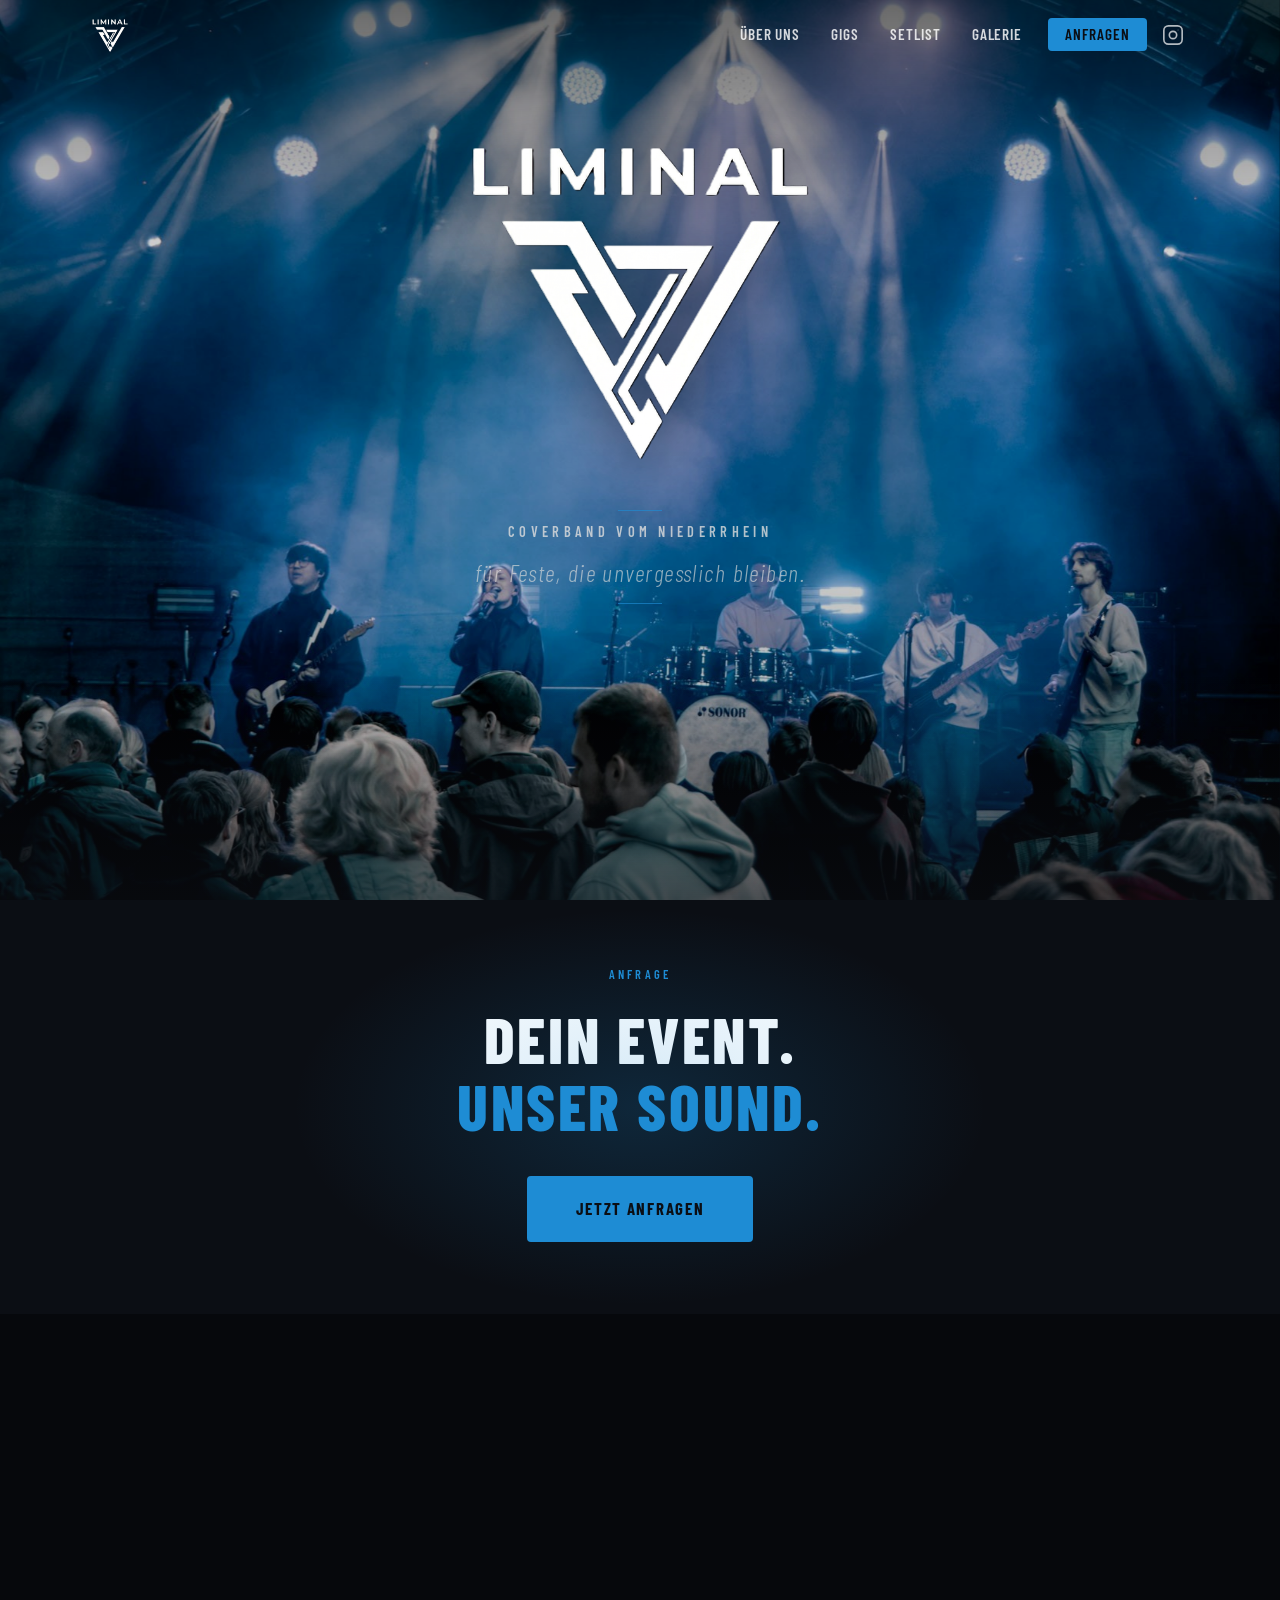
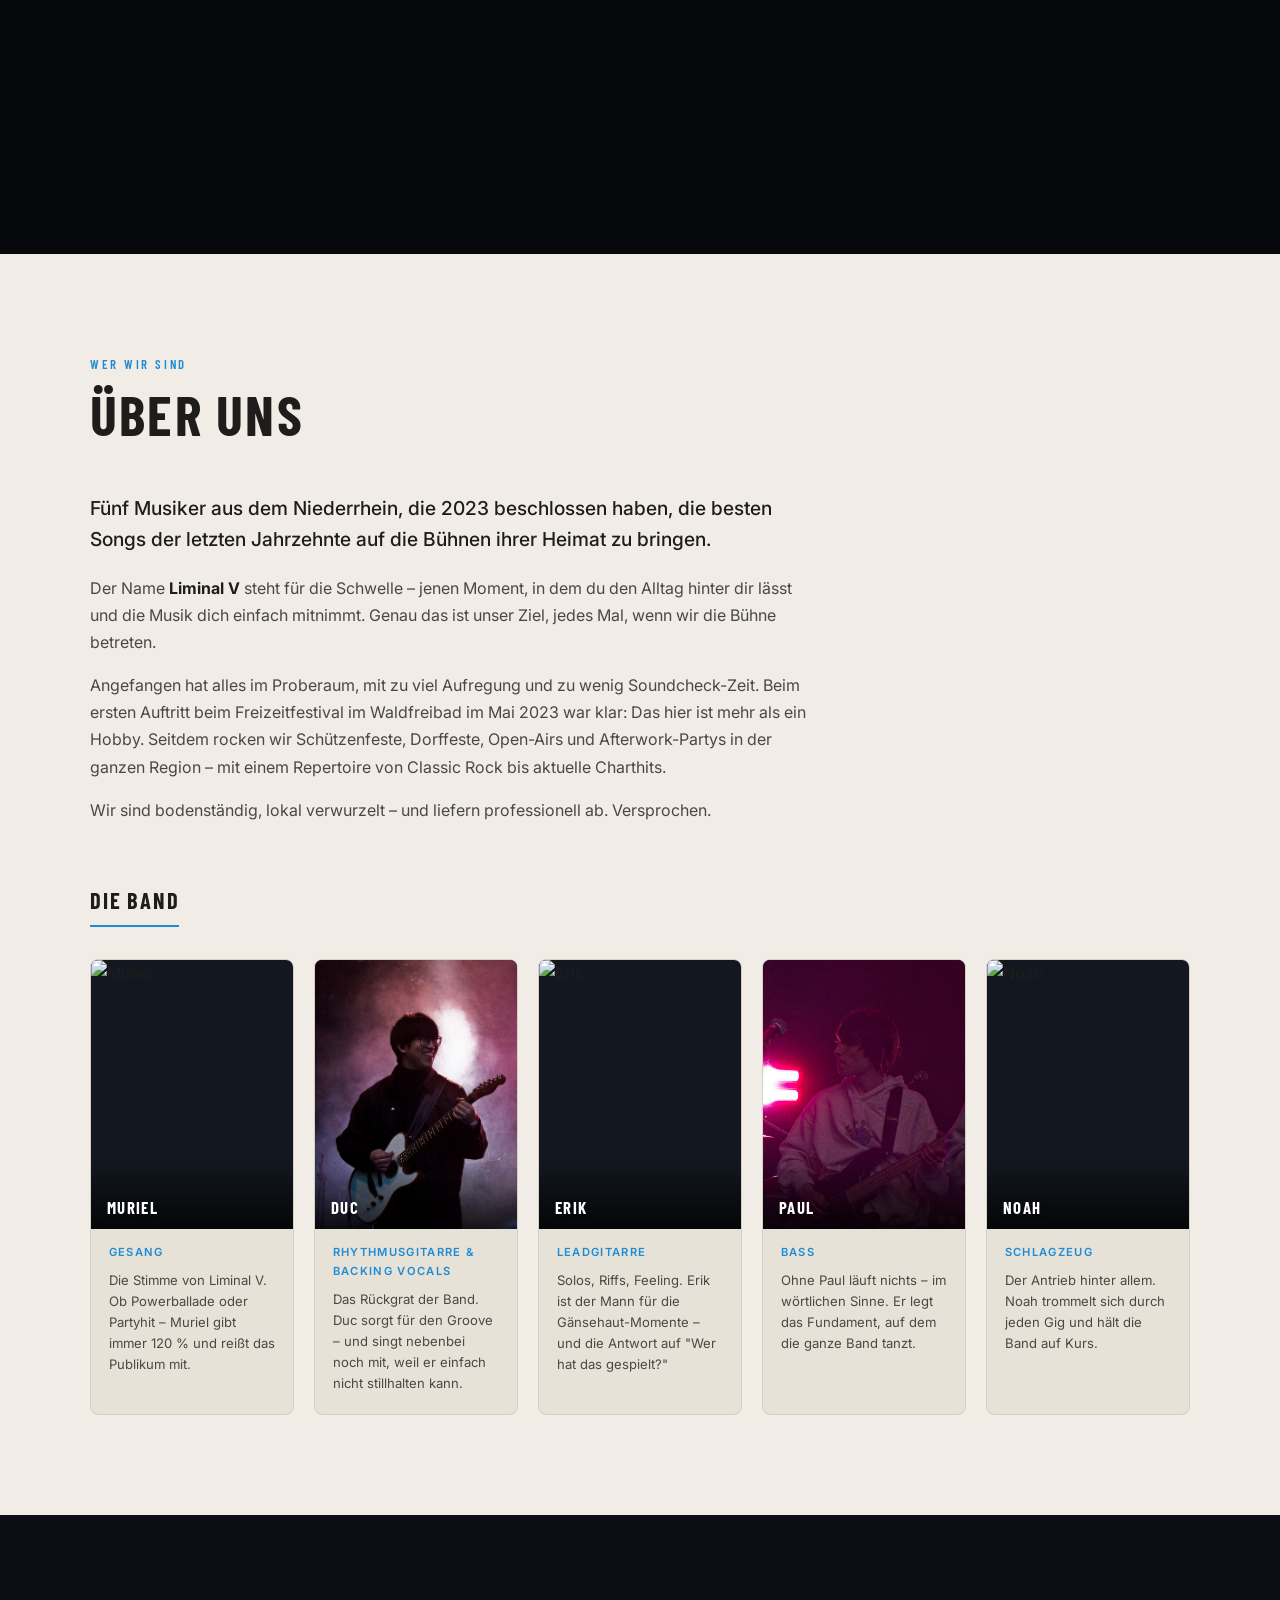
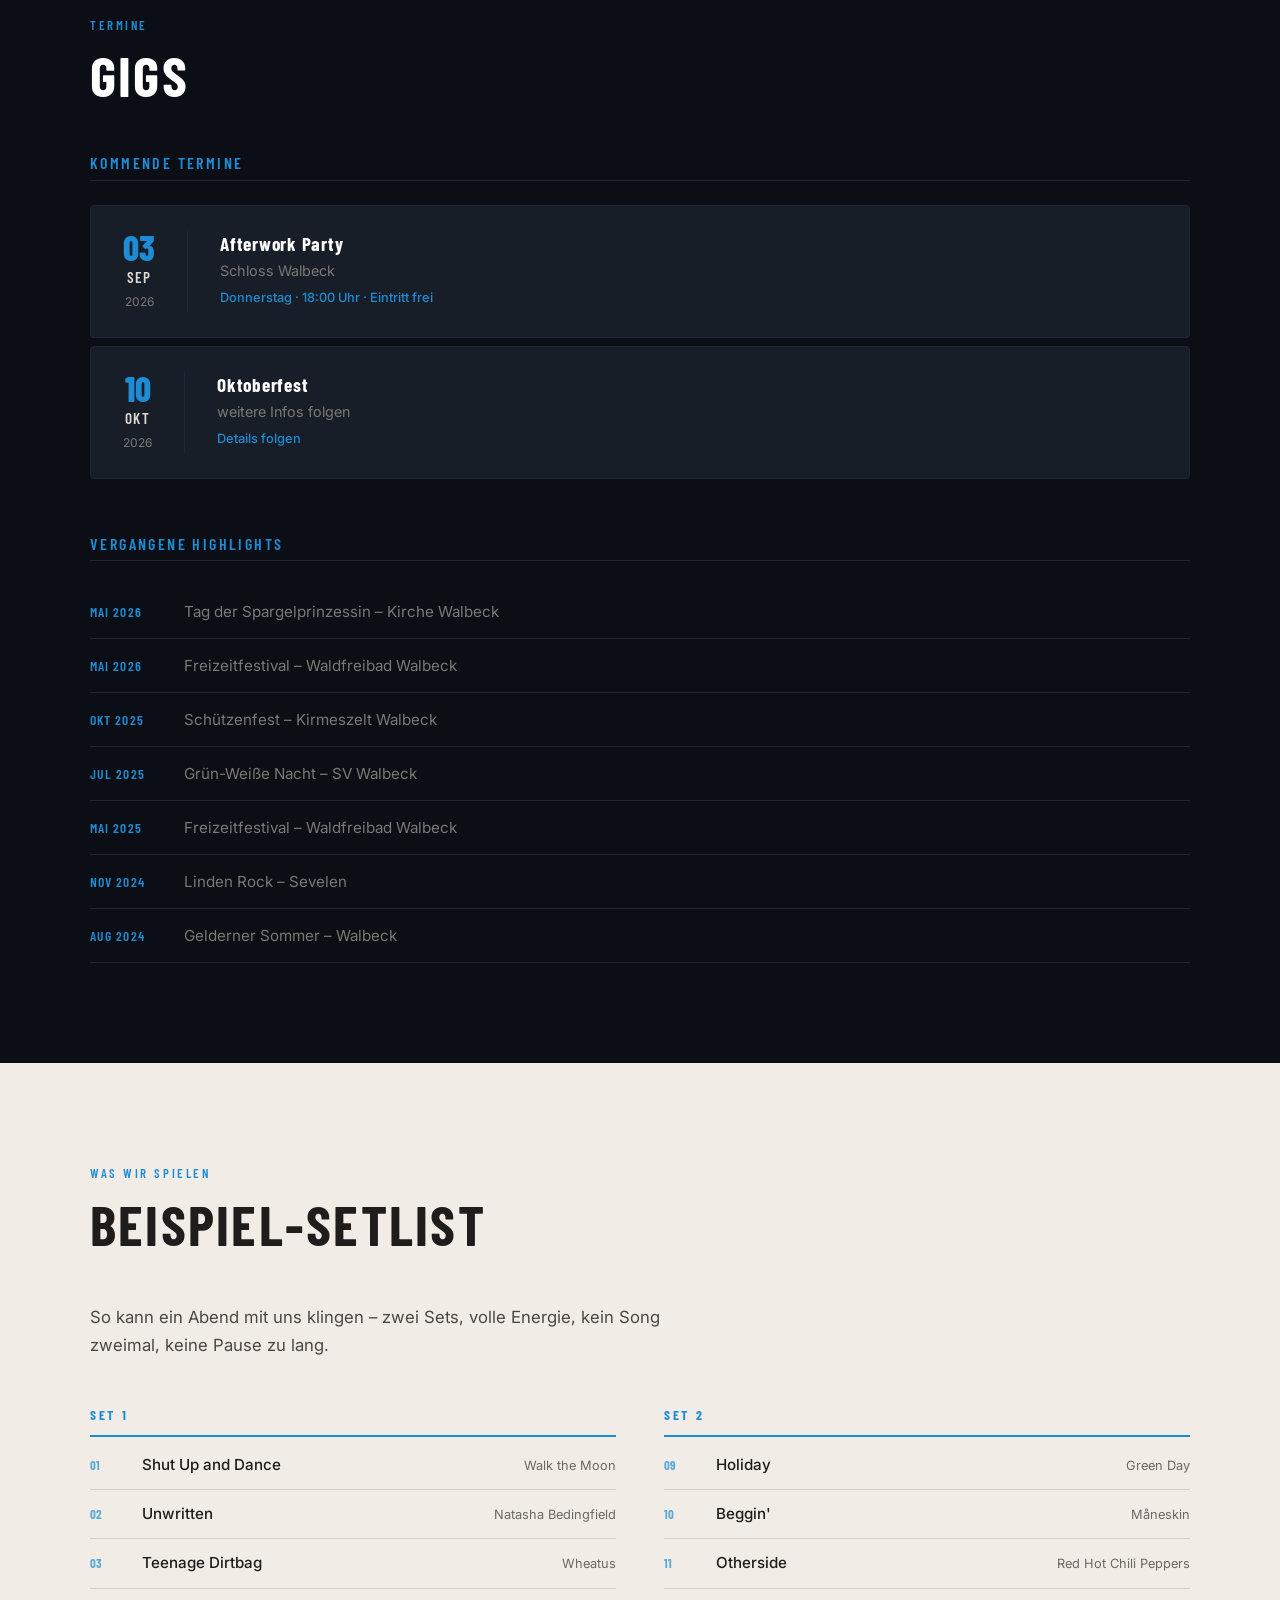
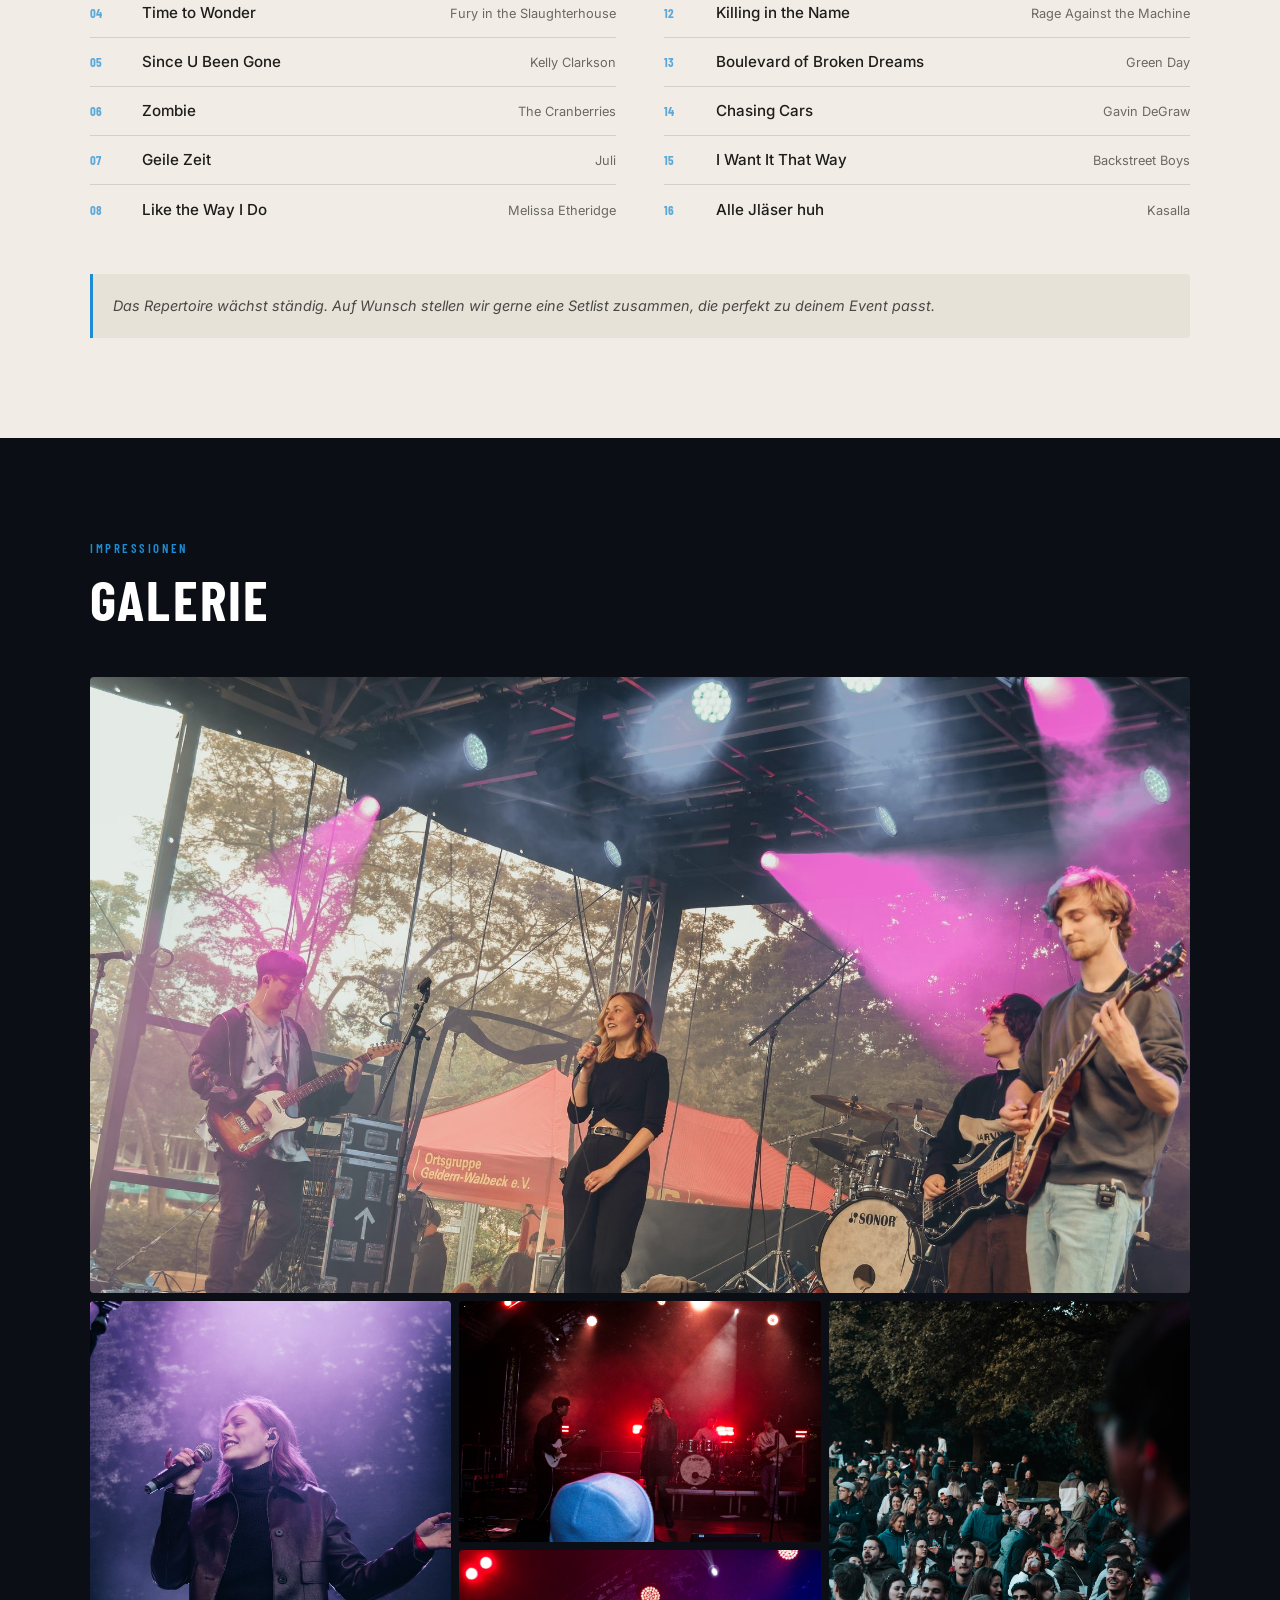
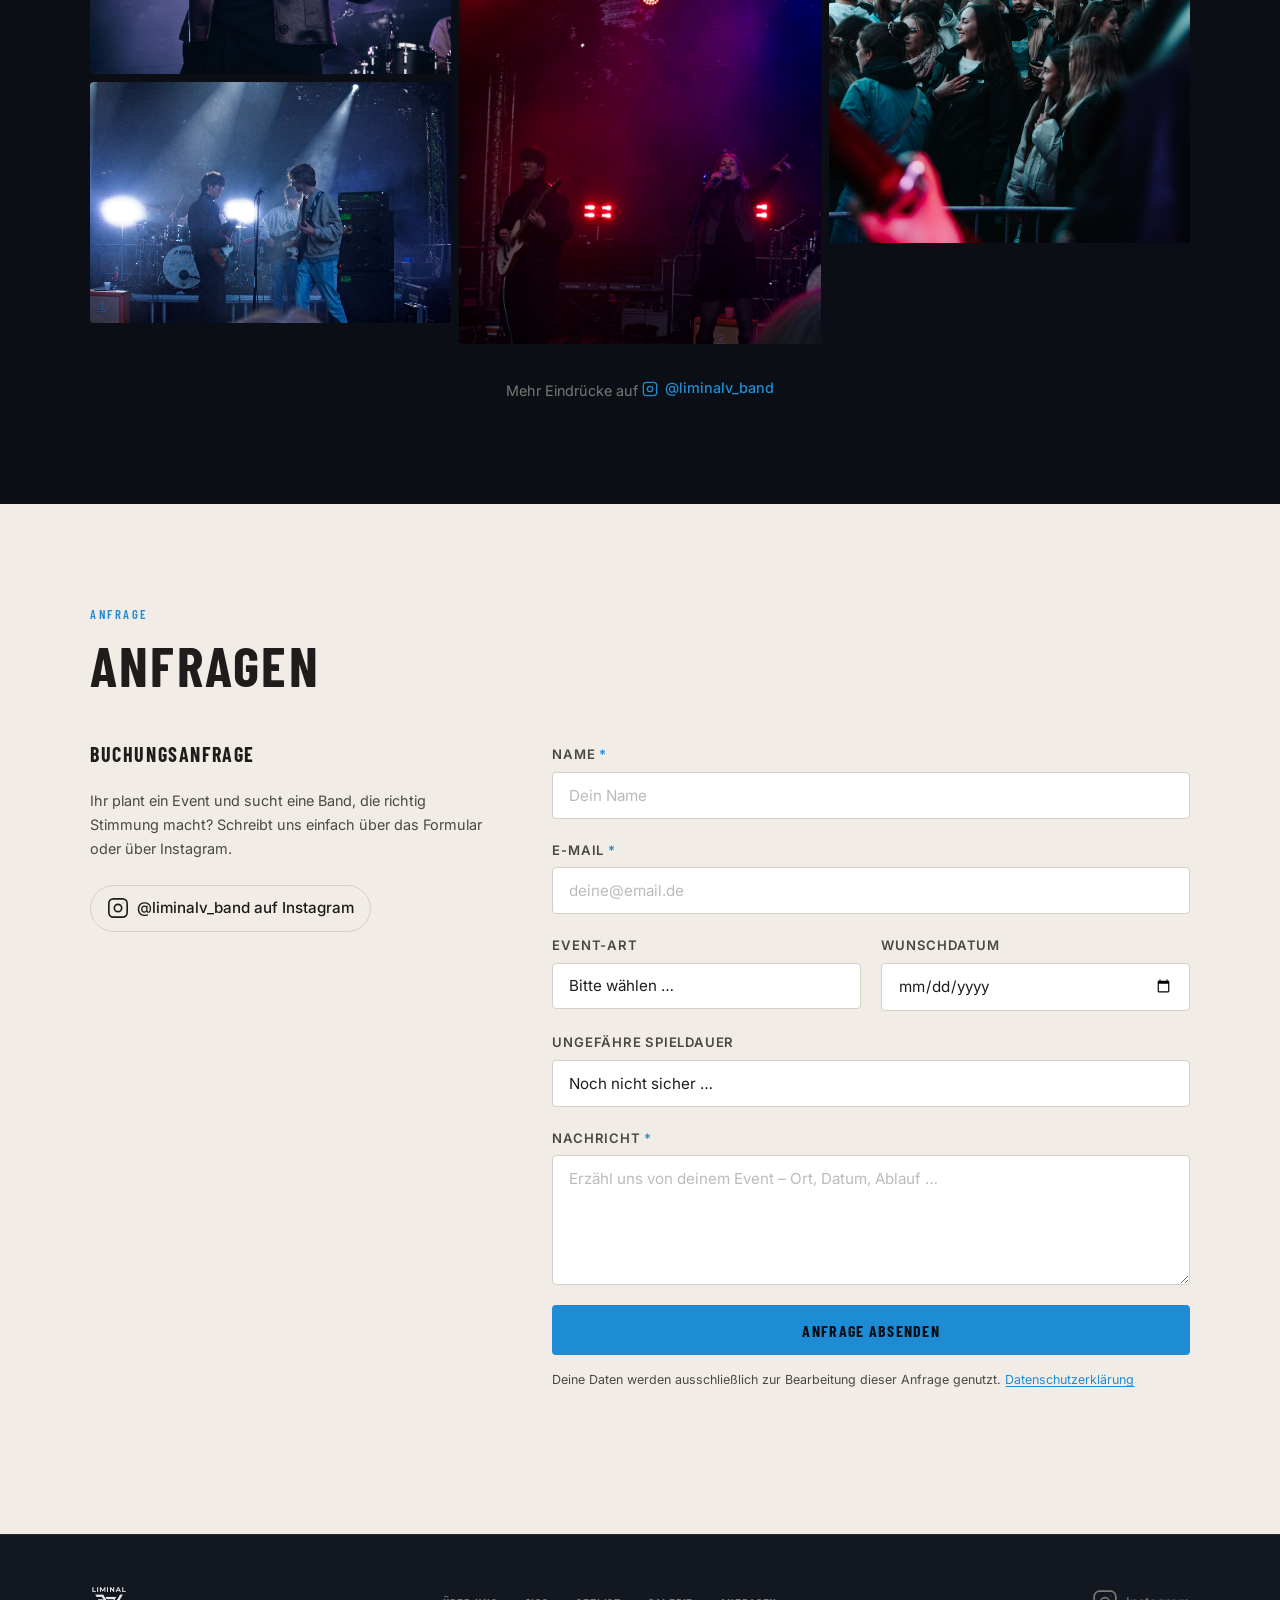
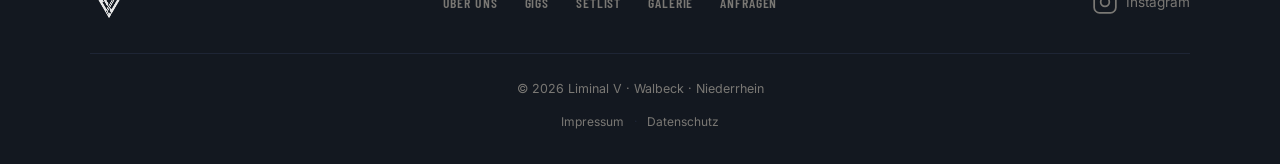
==== commit 55d2e2c6: "Update bio year and contact info in index.html" ====
--- a/templates/index.html
+++ b/templates/index.html
@@ -94,7 +94,7 @@
       </div>
 
       <div class="bio">
-        <p class="bio__lead">Fünf Musiker aus dem Niederrhein, die 2019 beschlossen haben, die besten Songs der letzten Jahrzehnte auf die Bühnen ihrer Heimat zu bringen.</p>
+        <p class="bio__lead">Fünf Musiker aus dem Niederrhein, die 2023 beschlossen haben, die besten Songs der letzten Jahrzehnte auf die Bühnen ihrer Heimat zu bringen.</p>
         <div class="bio__body">
           <p>Der Name <strong>Liminal V</strong> steht für die Schwelle – jenen Moment, in dem du den Alltag hinter dir lässt und die Musik dich einfach mitnimmt. Genau das ist unser Ziel, jedes Mal, wenn wir die Bühne betreten.</p>
           <p>Angefangen hat alles im Proberaum, mit zu viel Aufregung und zu wenig Soundcheck-Zeit. Beim ersten Auftritt beim Freizeitfestival im Waldfreibad im Mai 2023 war klar: Das hier ist mehr als ein Hobby. Seitdem rocken wir Schützenfeste, Dorffeste, Open-Airs und Afterwork-Partys in der ganzen Region – mit einem Repertoire von Classic Rock bis aktuelle Charthits.</p>
@@ -347,7 +347,7 @@
         <!-- Info -->
         <aside class="contact__info">
           <h3 class="contact__info-title">Buchungsanfrage</h3>
-          <p class="contact__info-text">Ihr plant ein Event und sucht eine Band, die richtig Stimmung macht? Schreibt uns einfach über das Formular – wir melden uns spätestens binnen 48 Stunden mit allen Details.</p>
+          <p class="contact__info-text">Ihr plant ein Event und sucht eine Band, die richtig Stimmung macht? Schreibt uns einfach über das Formular oder über Instagram.</p>
           <a href="https://www.instagram.com/liminalv_band" target="_blank" rel="noopener" class="contact__instagram-link">
             <svg xmlns="http://www.w3.org/2000/svg" width="22" height="22" viewBox="0 0 24 24" fill="none" stroke="currentColor" stroke-width="1.8" stroke-linecap="round" stroke-linejoin="round" aria-hidden="true">
               <rect x="2" y="2" width="20" height="20" rx="5" ry="5"/>
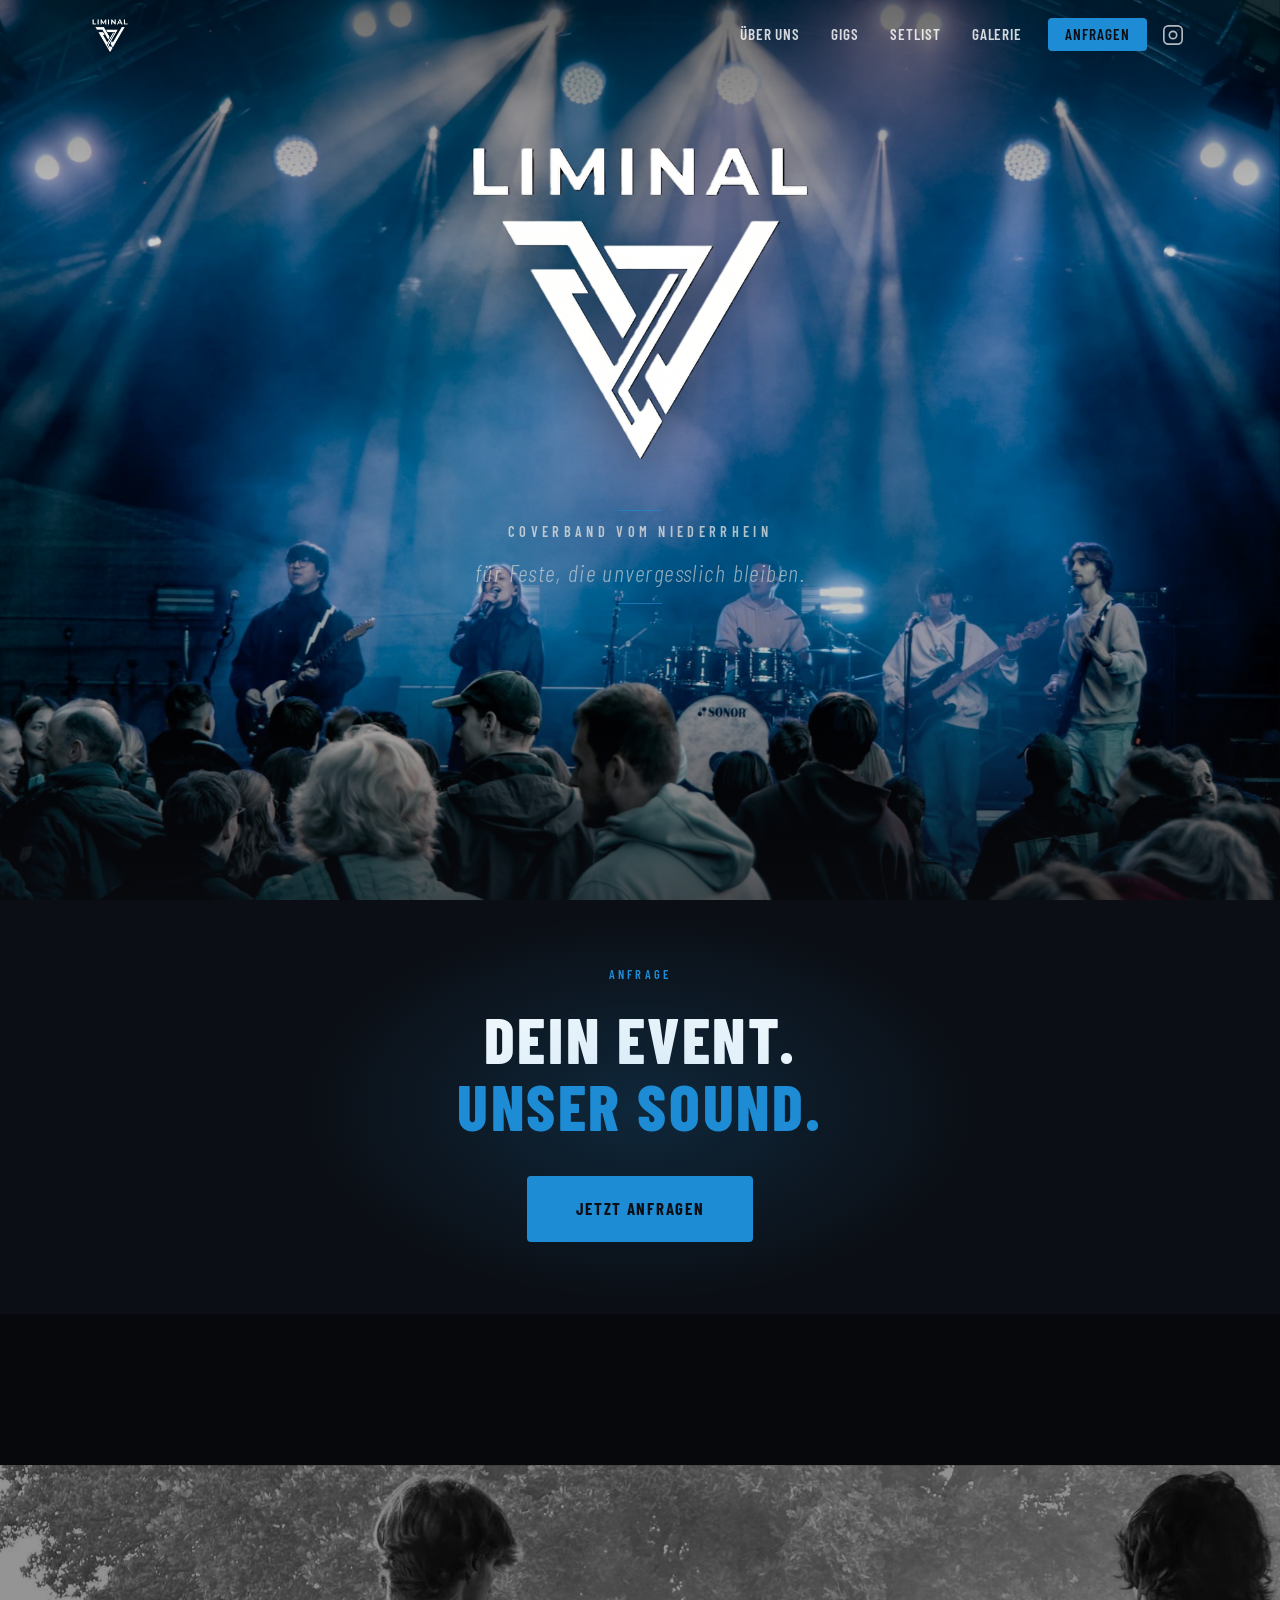
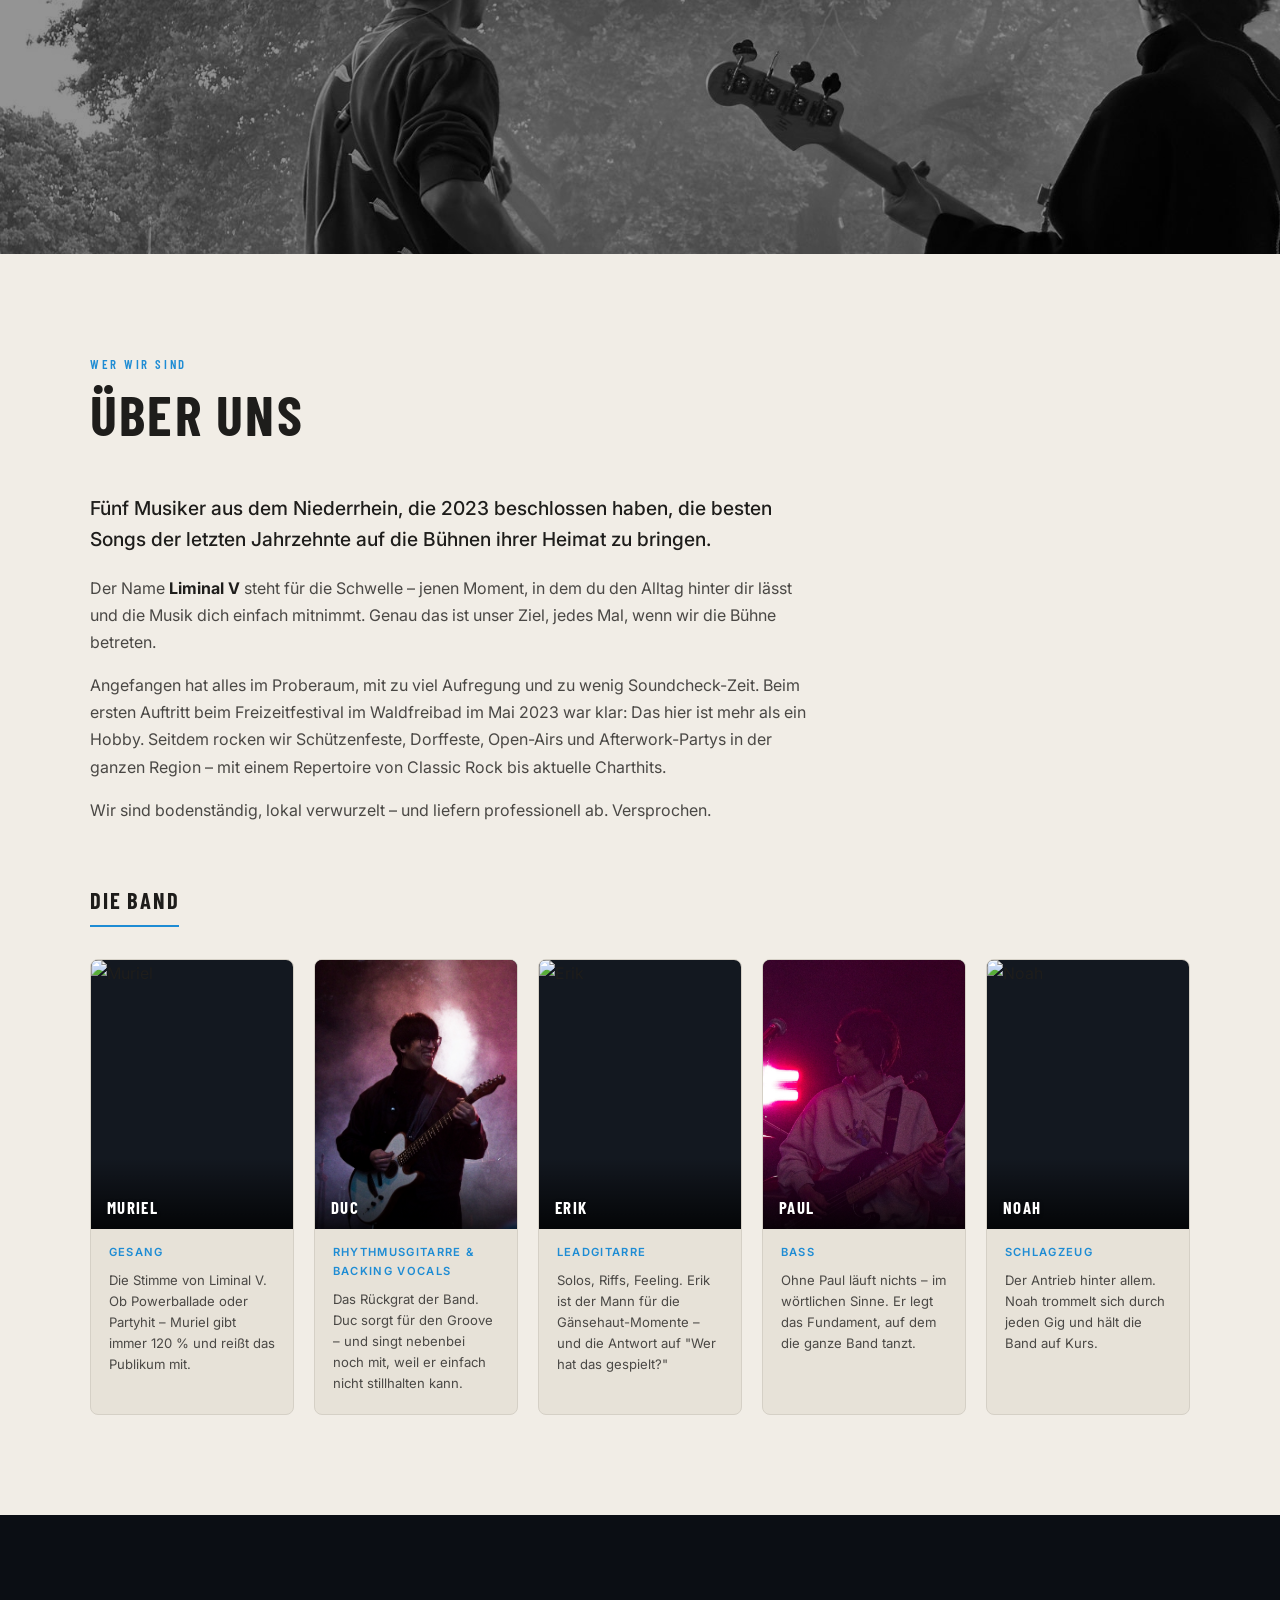
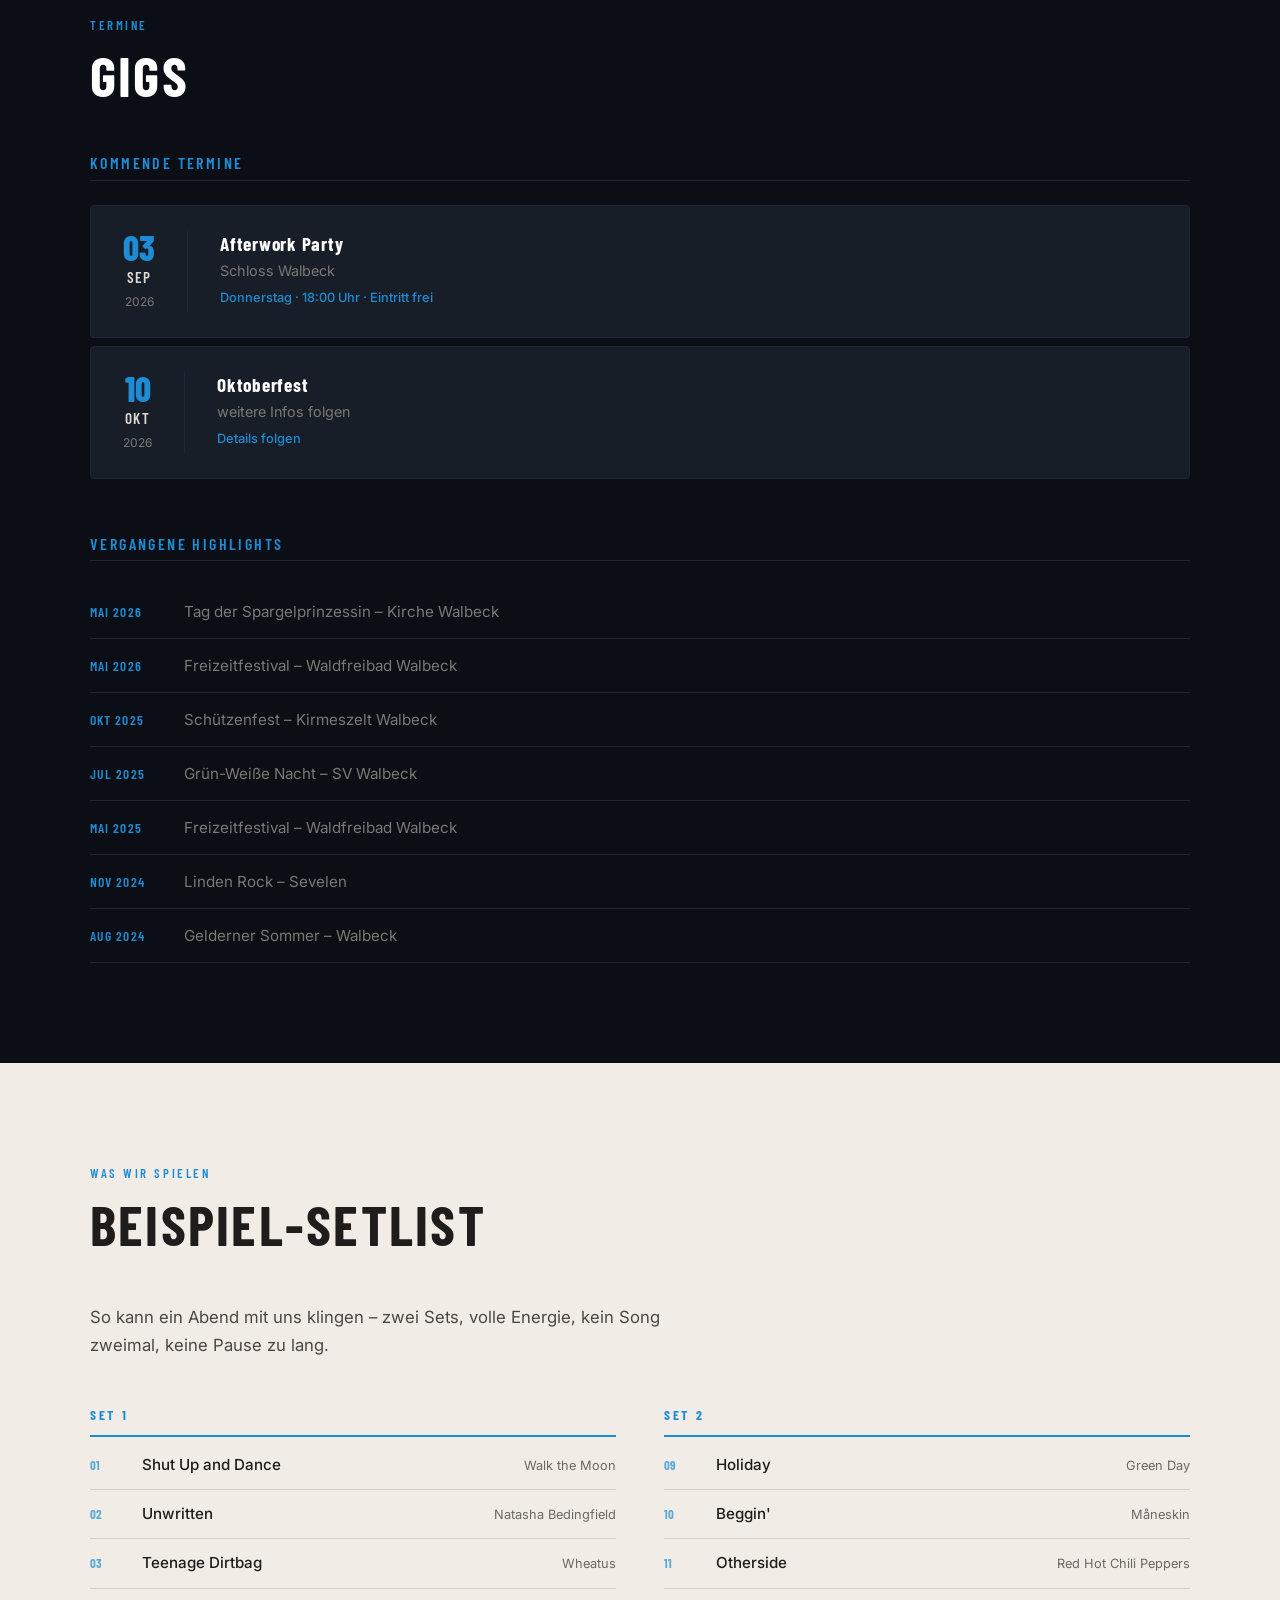
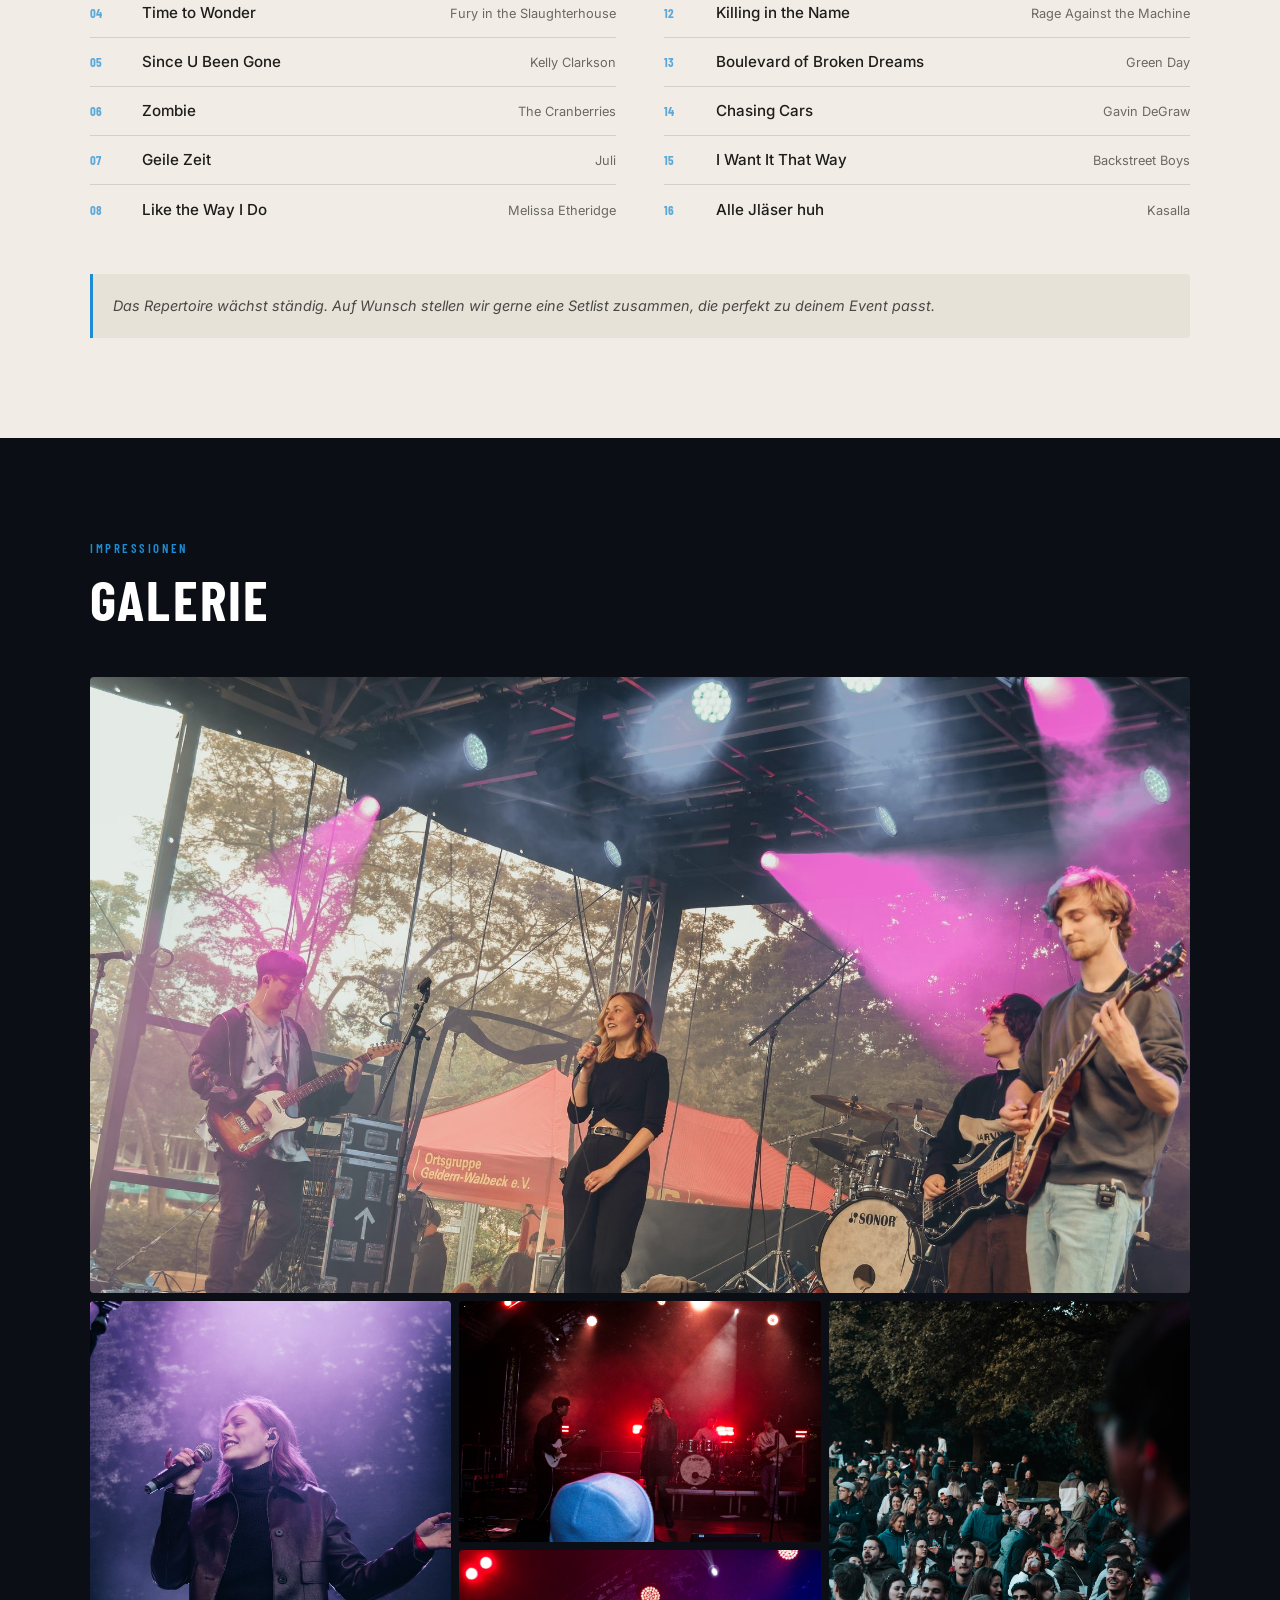
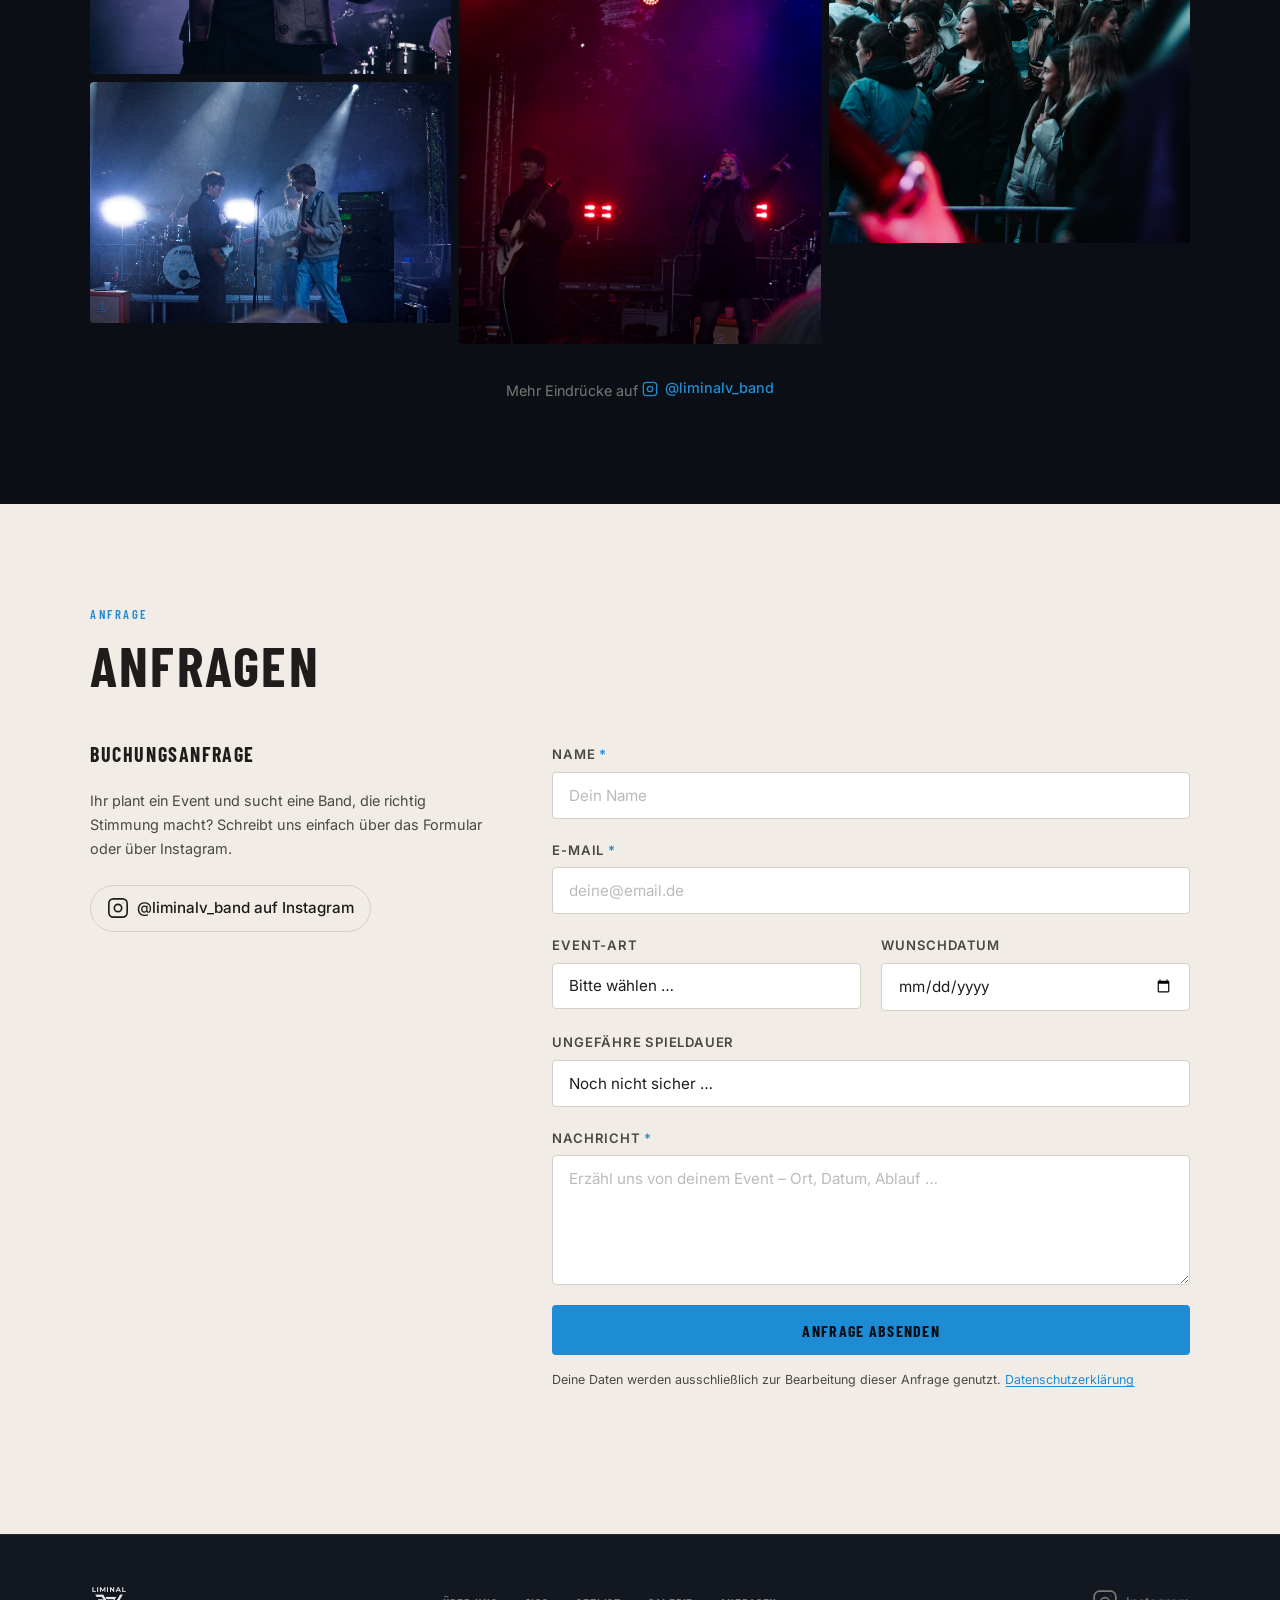
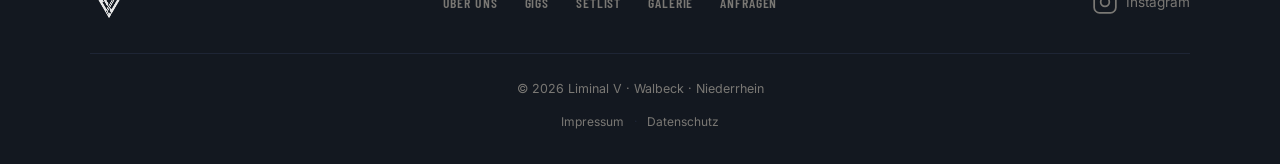
==== commit 20127f38: "Update deployment details and hosting information in documentation; add Docker support" ====
--- a/templates/index.html
+++ b/templates/index.html
@@ -508,8 +508,9 @@
         <h3>3. E-Mail-Versand (Gmail)</h3>
         <p>Deine Anfrage wird über Gmail (Google LLC, 1600 Amphitheatre Parkway, Mountain View, CA 94043, USA) an uns weitergeleitet. Dabei werden Name, E-Mail-Adresse und Nachrichteninhalt übertragen. Weitere Informationen: <a href="https://policies.google.com/privacy" target="_blank" rel="noopener">policies.google.com/privacy</a>.</p>
 
-        <h3>4. Webhosting (Microsoft Azure)</h3>
-        <p>Diese Website wird auf Microsoft Azure (Microsoft Corporation, One Microsoft Way, Redmond, WA 98052, USA) gehostet. Microsoft verarbeitet technische Verbindungsdaten (inkl. IP-Adresse) zur Bereitstellung des Dienstes. <strong>Rechtsgrundlage:</strong> Art. 6 Abs. 1 lit. f DSGVO. Microsoft ist unter dem EU-US Data Privacy Framework zertifiziert.</p>
+        <h3>4. Webhosting</h3>
+        <p>Diese Website wird auf eigener, selbst betriebener Infrastruktur des Verantwortlichen (Noah Roosen) in Deutschland gehostet. Es kommt kein externer Cloud-Hosting-Anbieter zum Einsatz. Beim Aufruf der Seite werden technische Verbindungsdaten (inkl. IP-Adresse) verarbeitet, soweit dies für die Auslieferung und die Sicherheit der Website erforderlich ist. <strong>Rechtsgrundlage:</strong> Art. 6 Abs. 1 lit. f DSGVO.</p>
+        <p>Die Auslieferung erfolgt über den Dienst Cloudflare (Cloudflare, Inc., 101 Townsend St., San Francisco, CA 94107, USA), der als Reverse-Proxy zwischen deinem Browser und unserem Server geschaltet ist und dabei technische Verbindungsdaten (inkl. IP-Adresse) verarbeitet. Dies dient der sicheren Erreichbarkeit und dem Schutz vor Angriffen. <strong>Rechtsgrundlage:</strong> Art. 6 Abs. 1 lit. f DSGVO. Weitere Informationen: <a href="https://www.cloudflare.com/privacypolicy/" target="_blank" rel="noopener">cloudflare.com/privacypolicy</a>.</p>
 
         <h3>5. Google Fonts</h3>
         <p>Diese Website lädt Schriftarten von Google Fonts (Google LLC). Beim Aufruf der Seite wird eine Verbindung zu Google-Servern aufgebaut und deine IP-Adresse übertragen. <strong>Rechtsgrundlage:</strong> Art. 6 Abs. 1 lit. f DSGVO (berechtigtes Interesse an einheitlicher Darstellung). Weitere Informationen: <a href="https://policies.google.com/privacy" target="_blank" rel="noopener">policies.google.com/privacy</a>.</p>
@@ -537,7 +538,7 @@
           <a href="https://www.ldi.nrw.de" target="_blank" rel="noopener">www.ldi.nrw.de</a>
         </p>
 
-        <p class="legal-modal__meta">Stand: Mai 2026</p>
+        <p class="legal-modal__meta">Stand: Juli 2026</p>
       </div>
     </div>
   </div>
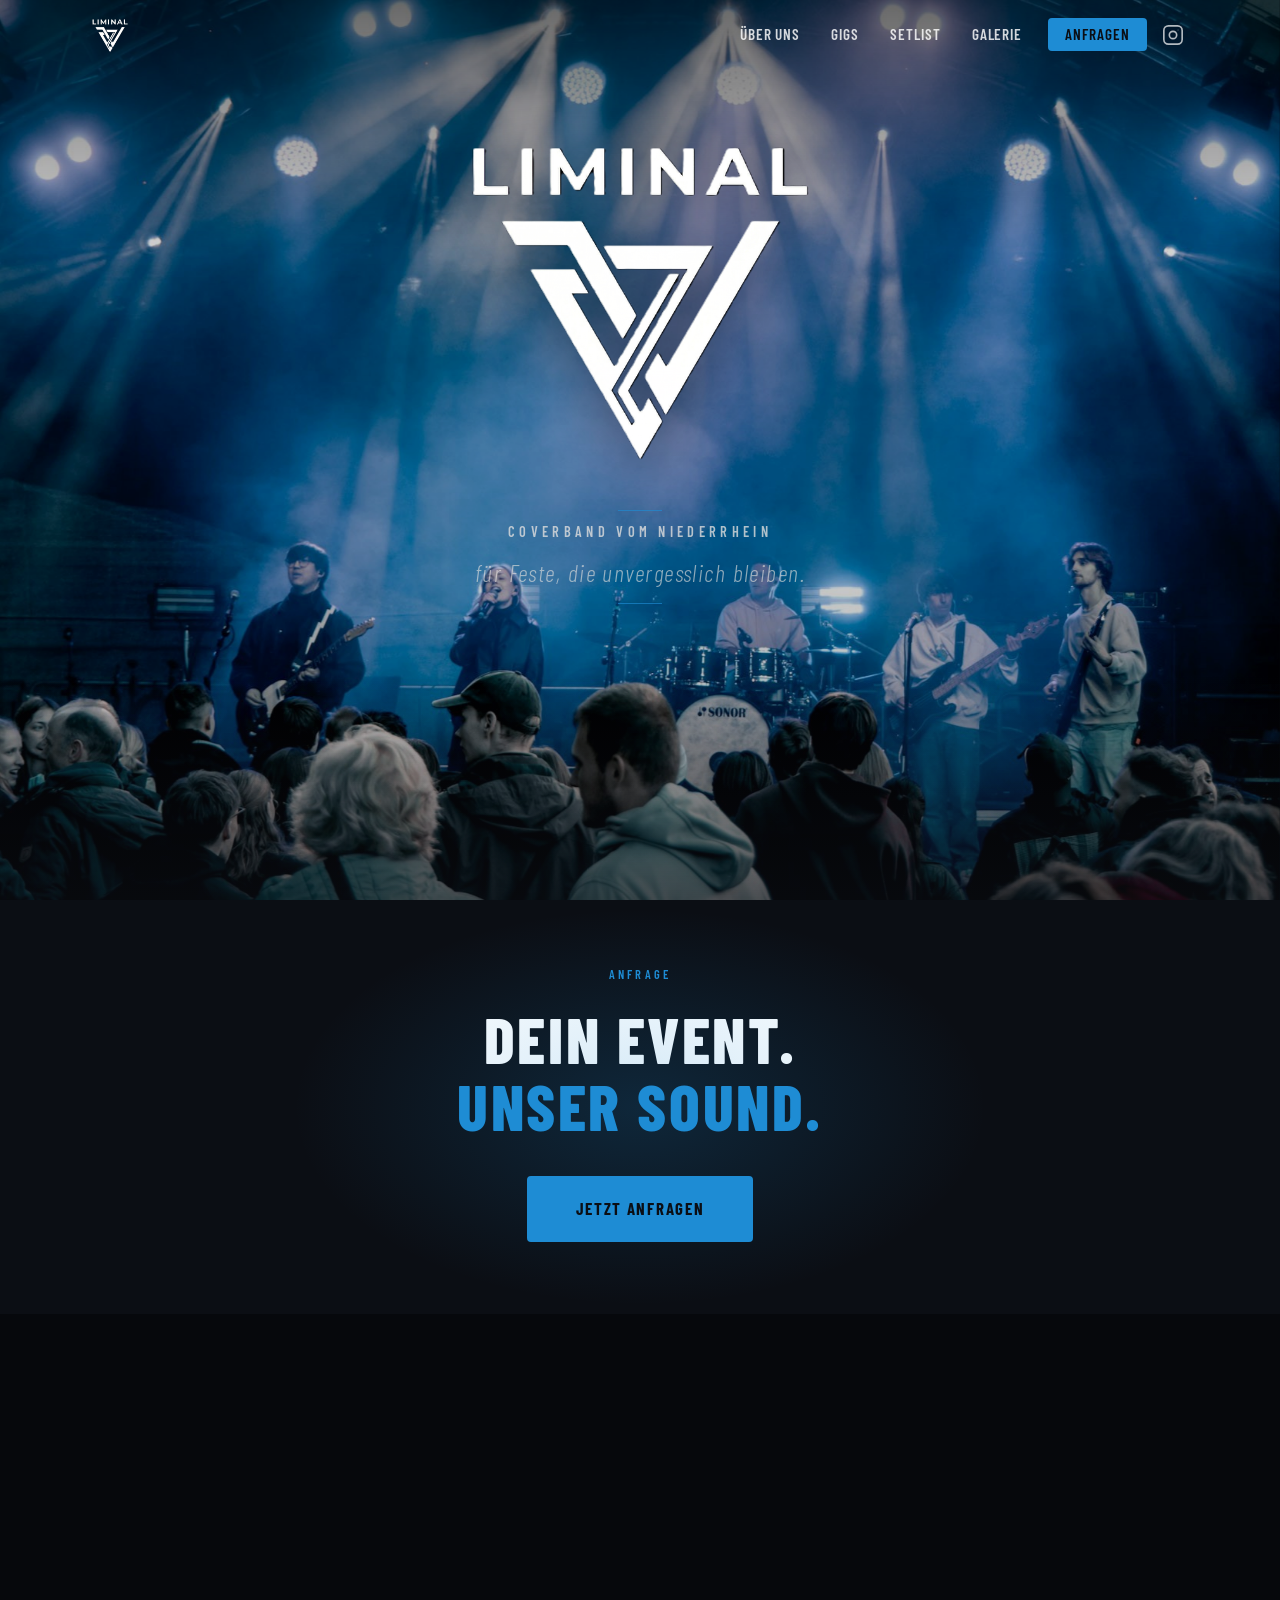
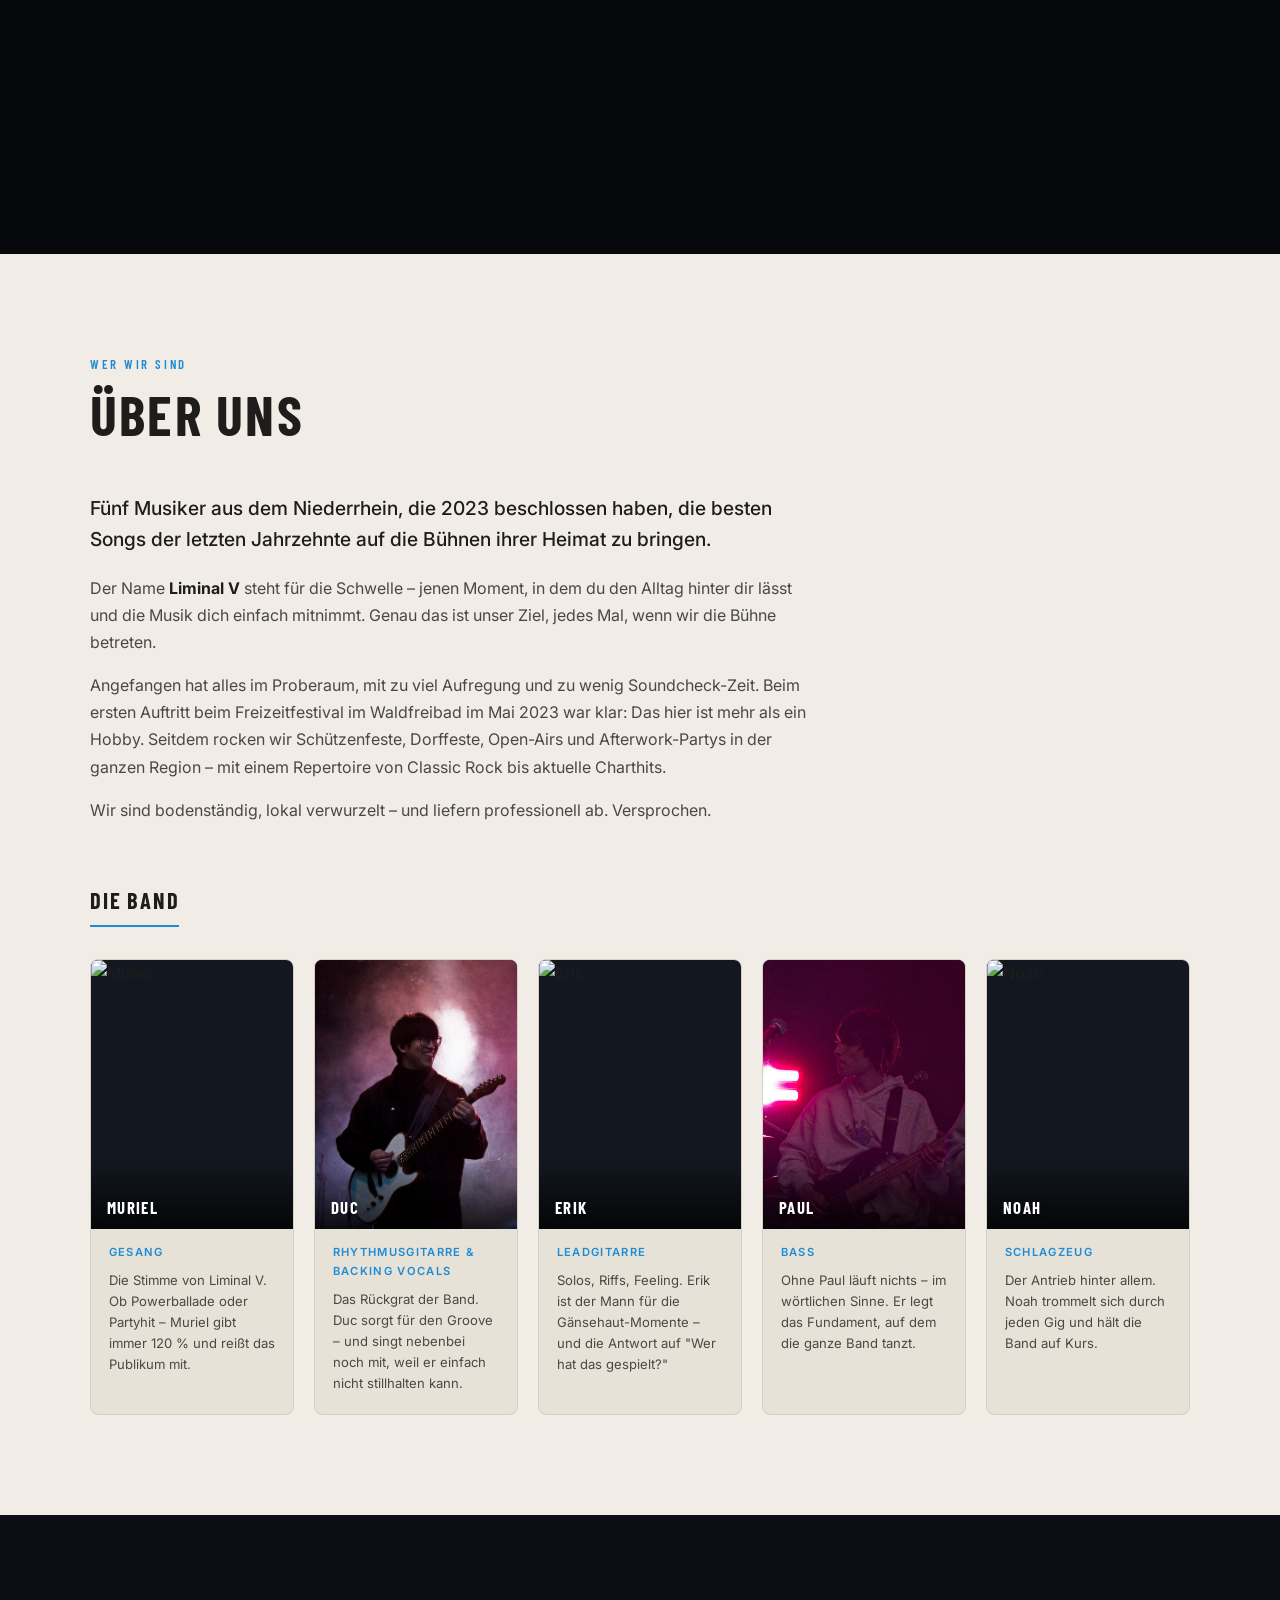
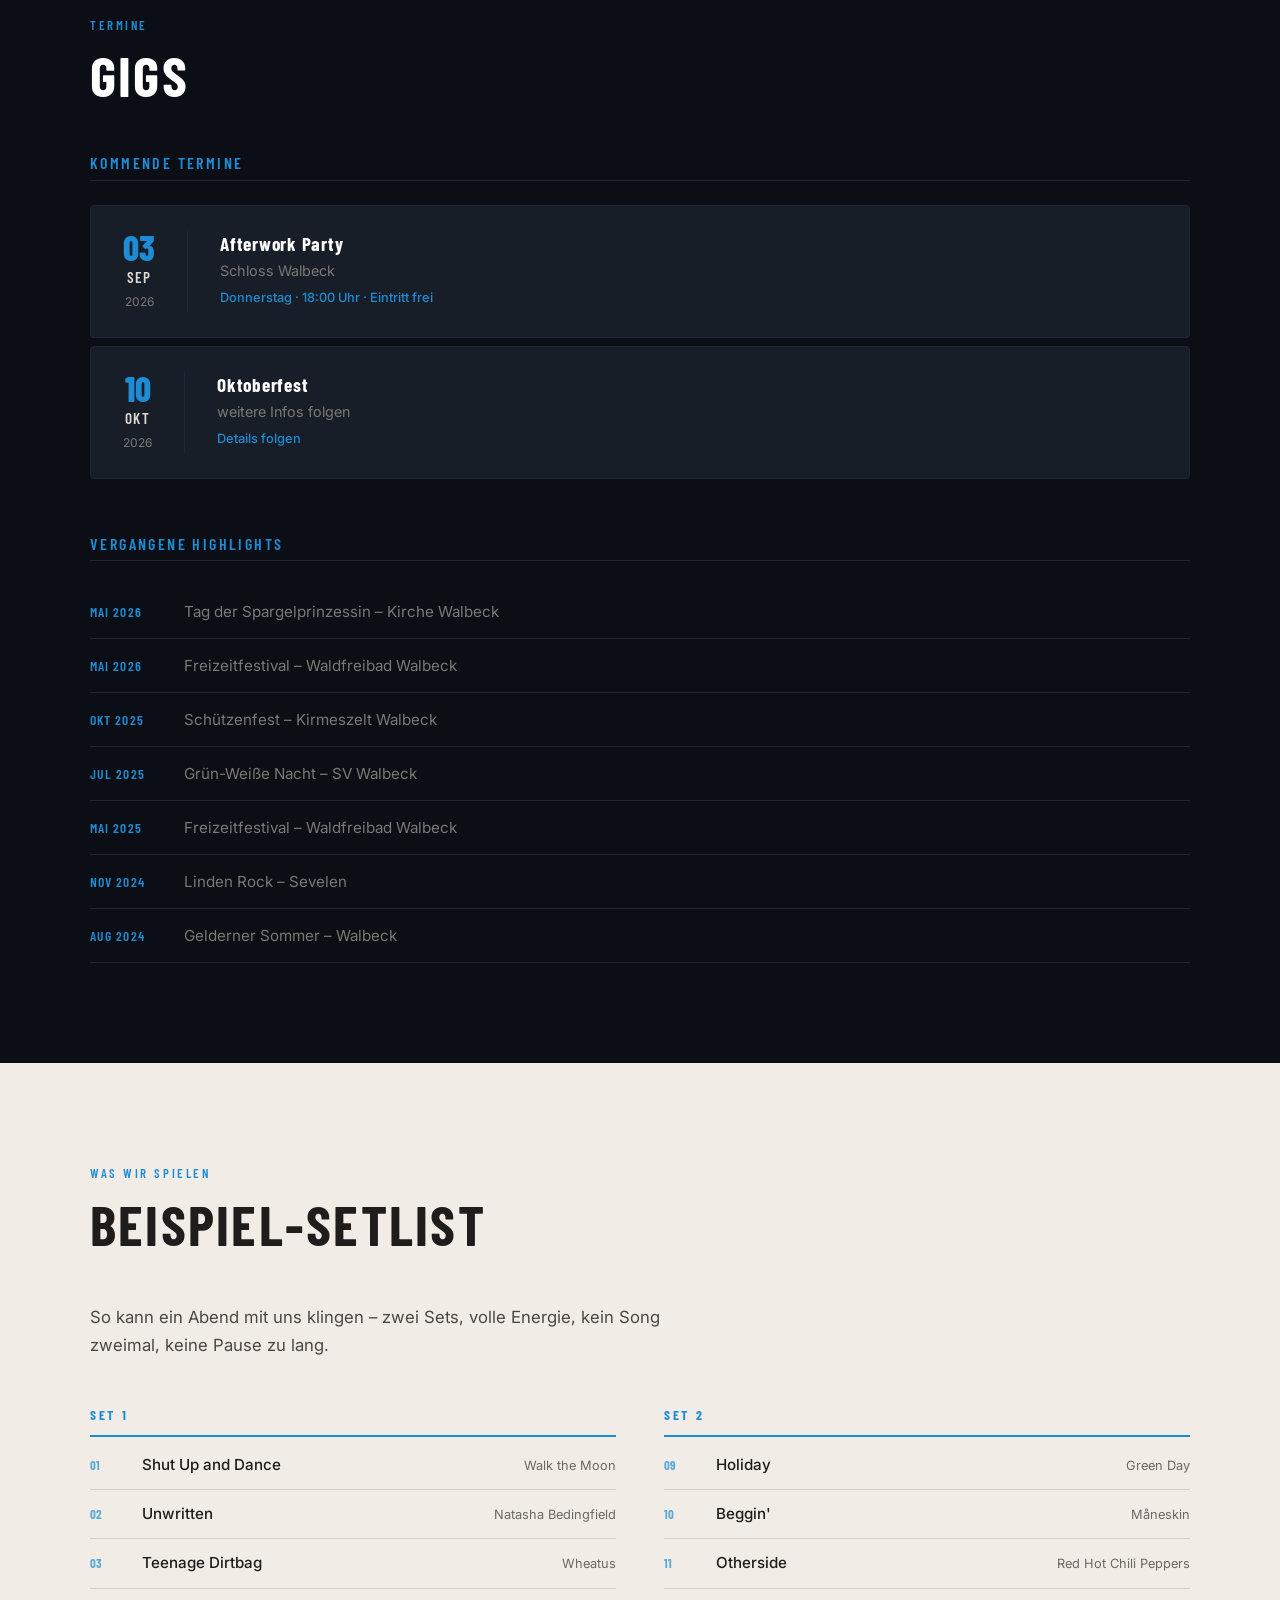
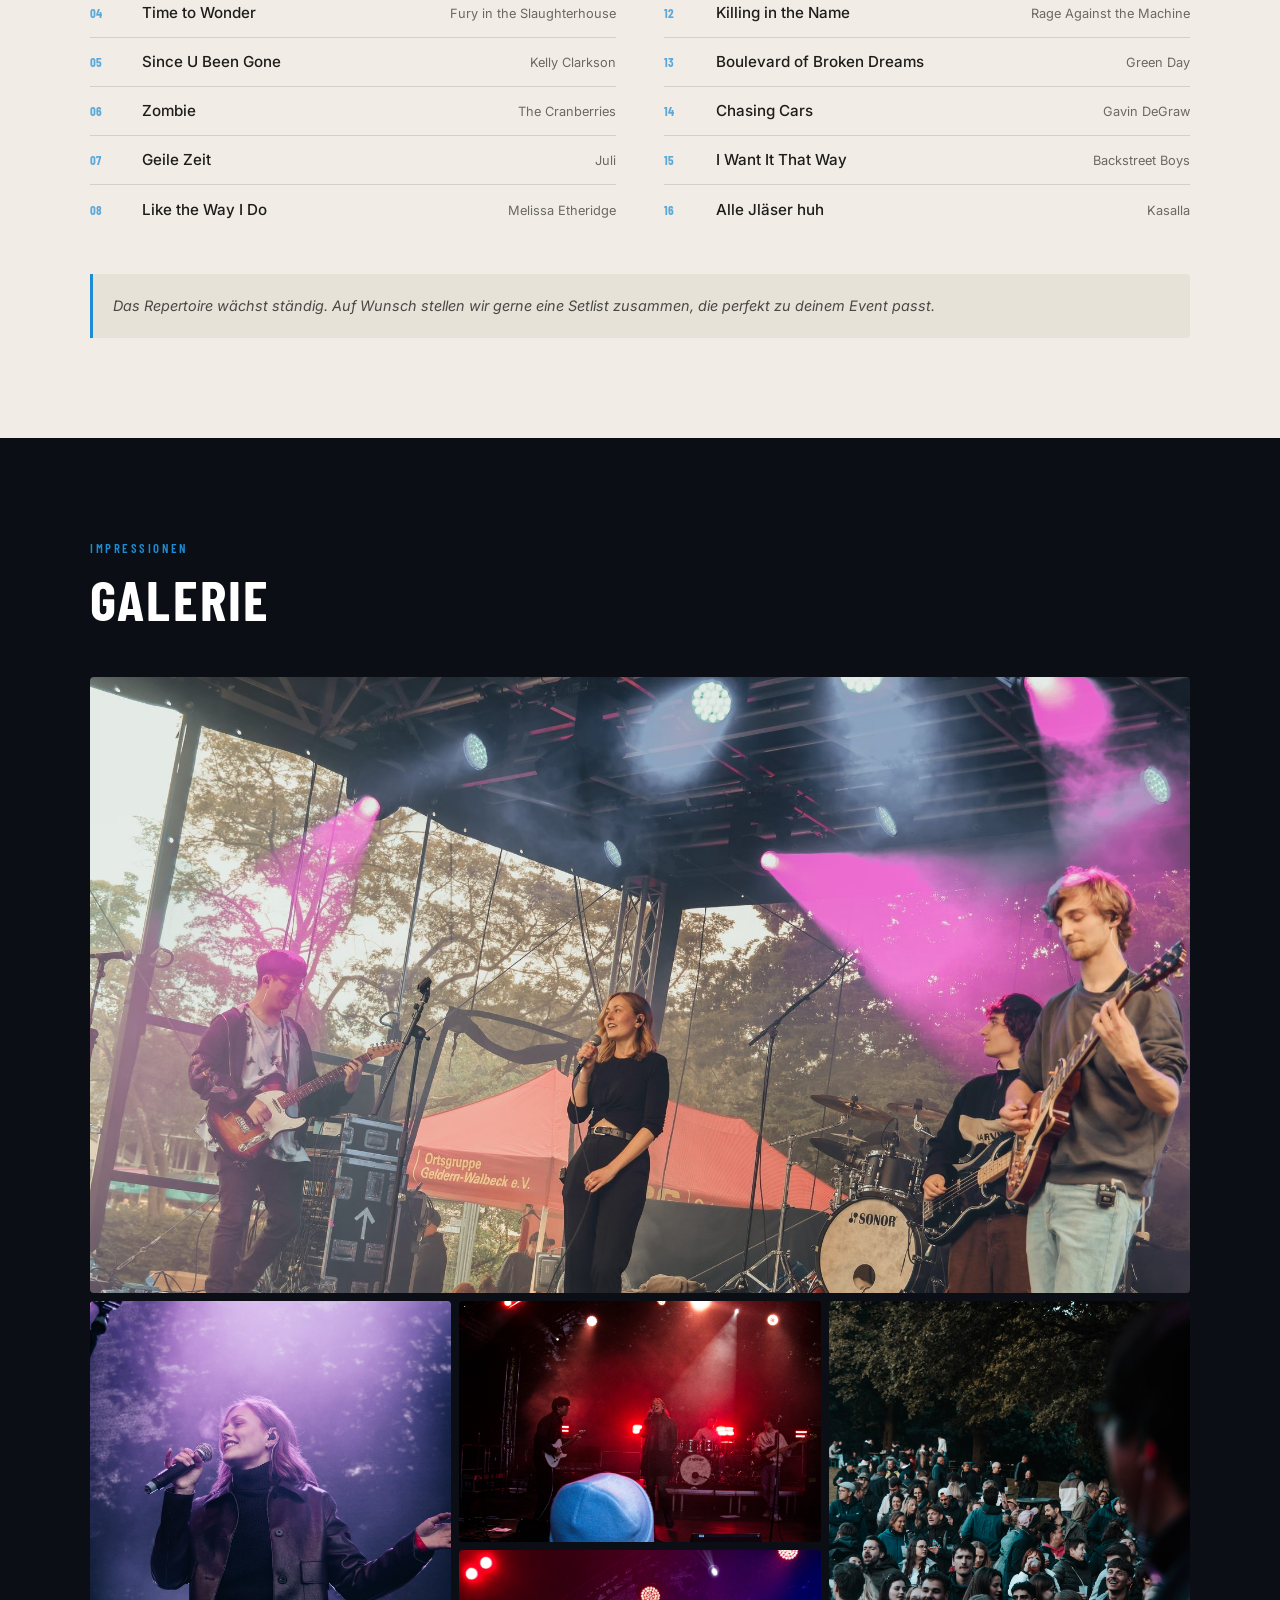
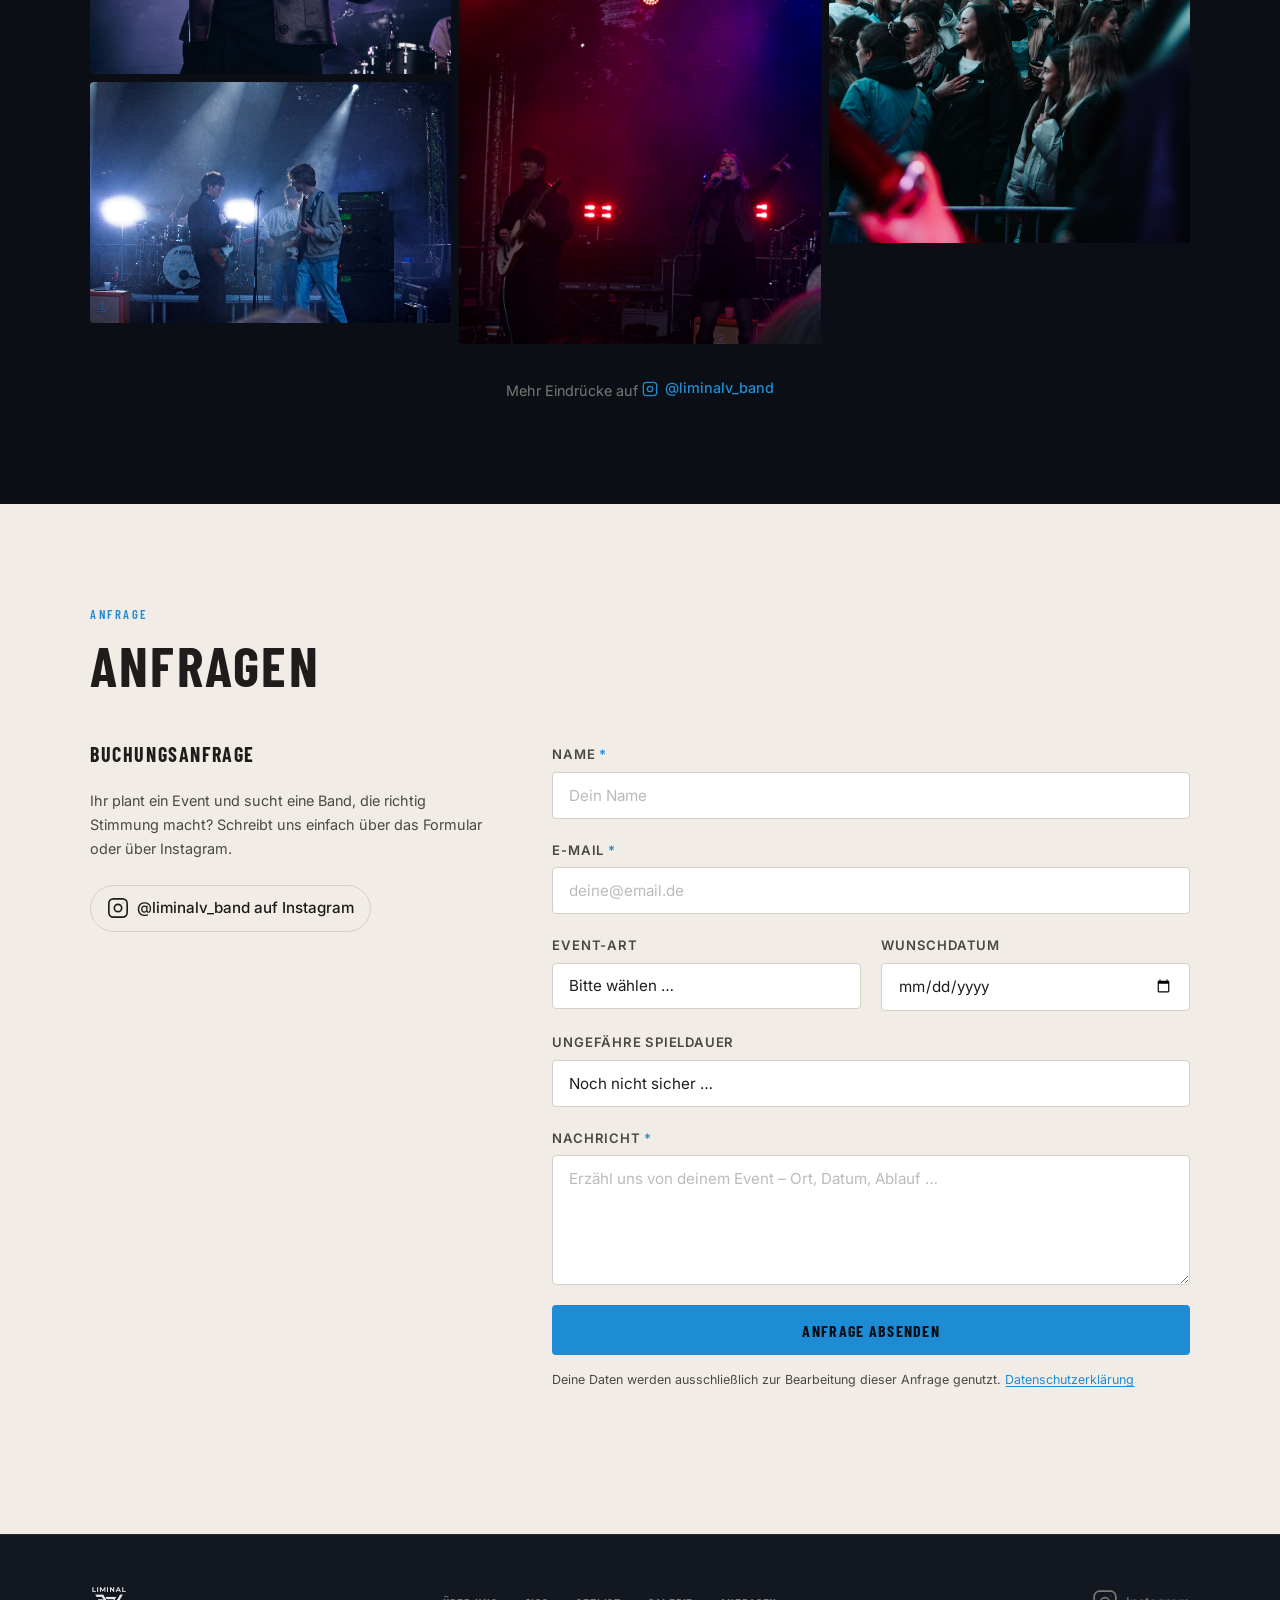
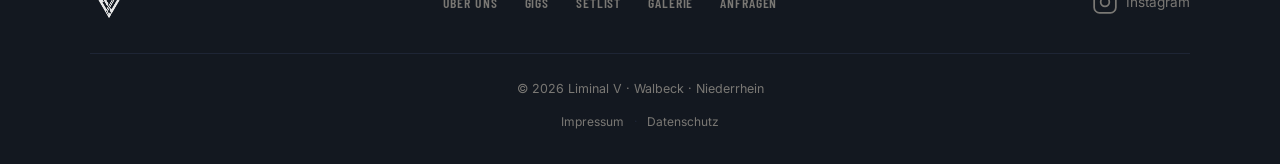
==== commit 6155d26b: "Update email configuration to use Resend for contact form submissions; adjust documentation accordin" ====
--- a/templates/index.html
+++ b/templates/index.html
@@ -464,7 +464,7 @@
           Sebastianusweg 35<br>
           47608 Geldern
         </p>
-        <p>E-Mail: <a href="mailto:liminalv.band@gmail.com">liminalv.band@gmail.com</a></p>
+        <p>E-Mail: <a href="mailto:booking@liminal-v.de">booking@liminal-v.de</a></p>
 
         <h3>Hinweis</h3>
         <p>Liminal V ist eine Musikgruppe. Diese Website dient der Eigenwerbung und der Kontaktaufnahme für Buchungsanfragen.</p>
@@ -491,7 +491,7 @@
 
         <h3>1. Verantwortlicher</h3>
         <p>Verantwortlich für die Datenverarbeitung auf dieser Website ist die im Impressum genannte Person.<br>
-          E-Mail: <a href="mailto:liminalv.band@gmail.com">liminalv.band@gmail.com</a></p>
+          E-Mail: <a href="mailto:booking@liminal-v.de">booking@liminal-v.de</a></p>
 
         <h3>2. Kontaktformular</h3>
         <p>Wenn du unser Kontaktformular nutzt, verarbeiten wir folgende Daten:</p>
@@ -505,8 +505,15 @@
         <p><strong>Rechtsgrundlage:</strong> Art. 6 Abs. 1 lit. b DSGVO (Vertragsanbahnung).</p>
         <p><strong>Speicherdauer:</strong> Die Daten werden gelöscht, sobald sie für die Erreichung des Zwecks nicht mehr erforderlich sind, spätestens nach Ablauf der gesetzlichen Aufbewahrungsfristen.</p>
 
-        <h3>3. E-Mail-Versand (Gmail)</h3>
-        <p>Deine Anfrage wird über Gmail (Google LLC, 1600 Amphitheatre Parkway, Mountain View, CA 94043, USA) an uns weitergeleitet. Dabei werden Name, E-Mail-Adresse und Nachrichteninhalt übertragen. Weitere Informationen: <a href="https://policies.google.com/privacy" target="_blank" rel="noopener">policies.google.com/privacy</a>.</p>
+        <h3>3. E-Mail-Versand und -Empfang</h3>
+        <p>Deine Anfrage wird per E-Mail an uns zugestellt. Dabei werden Name, E-Mail-Adresse und Nachrichteninhalt übertragen und von folgenden Dienstleistern verarbeitet:</p>
+        <ul>
+          <li><strong>Resend (Resend, Inc., 2261 Market Street, San Francisco, CA 94114, USA)</strong> – versendet die aus dem Kontaktformular erzeugte E-Mail in unserem Auftrag.</li>
+          <li><strong>Cloudflare Email Routing (Cloudflare, Inc., 101 Townsend St., San Francisco, CA 94107, USA)</strong> – leitet an <a href="mailto:booking@liminal-v.de">booking@liminal-v.de</a> gerichtete E-Mails an unser Postfach weiter.</li>
+          <li><strong>Gmail (Google LLC, 1600 Amphitheatre Parkway, Mountain View, CA 94043, USA)</strong> – das Postfach, in dem wir deine Anfrage empfangen und bearbeiten.</li>
+        </ul>
+        <p>Mit allen Anbietern bestehen Verträge zur Auftragsverarbeitung gemäß Art. 28 DSGVO. Die Übermittlung in die USA erfolgt auf Grundlage der EU-Standardvertragsklauseln bzw. einer Zertifizierung unter dem EU-US Data Privacy Framework. <strong>Rechtsgrundlage:</strong> Art. 6 Abs. 1 lit. b DSGVO (Vertragsanbahnung).</p>
+        <p>Weitere Informationen: <a href="https://resend.com/legal/privacy-policy" target="_blank" rel="noopener">resend.com/legal/privacy-policy</a> · <a href="https://www.cloudflare.com/privacypolicy/" target="_blank" rel="noopener">cloudflare.com/privacypolicy</a> · <a href="https://policies.google.com/privacy" target="_blank" rel="noopener">policies.google.com/privacy</a>.</p>
 
         <h3>4. Webhosting</h3>
         <p>Diese Website wird auf eigener, selbst betriebener Infrastruktur des Verantwortlichen (Noah Roosen) in Deutschland gehostet. Es kommt kein externer Cloud-Hosting-Anbieter zum Einsatz. Beim Aufruf der Seite werden technische Verbindungsdaten (inkl. IP-Adresse) verarbeitet, soweit dies für die Auslieferung und die Sicherheit der Website erforderlich ist. <strong>Rechtsgrundlage:</strong> Art. 6 Abs. 1 lit. f DSGVO.</p>
@@ -528,7 +535,7 @@
           <li>Datenübertragbarkeit (Art. 20 DSGVO)</li>
           <li>Widerspruch gegen die Verarbeitung (Art. 21 DSGVO)</li>
         </ul>
-        <p>Zur Ausübung dieser Rechte wende dich an: <a href="mailto:liminalv.band@gmail.com">liminalv.band@gmail.com</a></p>
+        <p>Zur Ausübung dieser Rechte wende dich an: <a href="mailto:booking@liminal-v.de">booking@liminal-v.de</a></p>
 
         <h3>8. Beschwerderecht</h3>
         <p>Du hast das Recht, dich bei einer Datenschutz-Aufsichtsbehörde zu beschweren. Für Nordrhein-Westfalen ist dies:</p>
